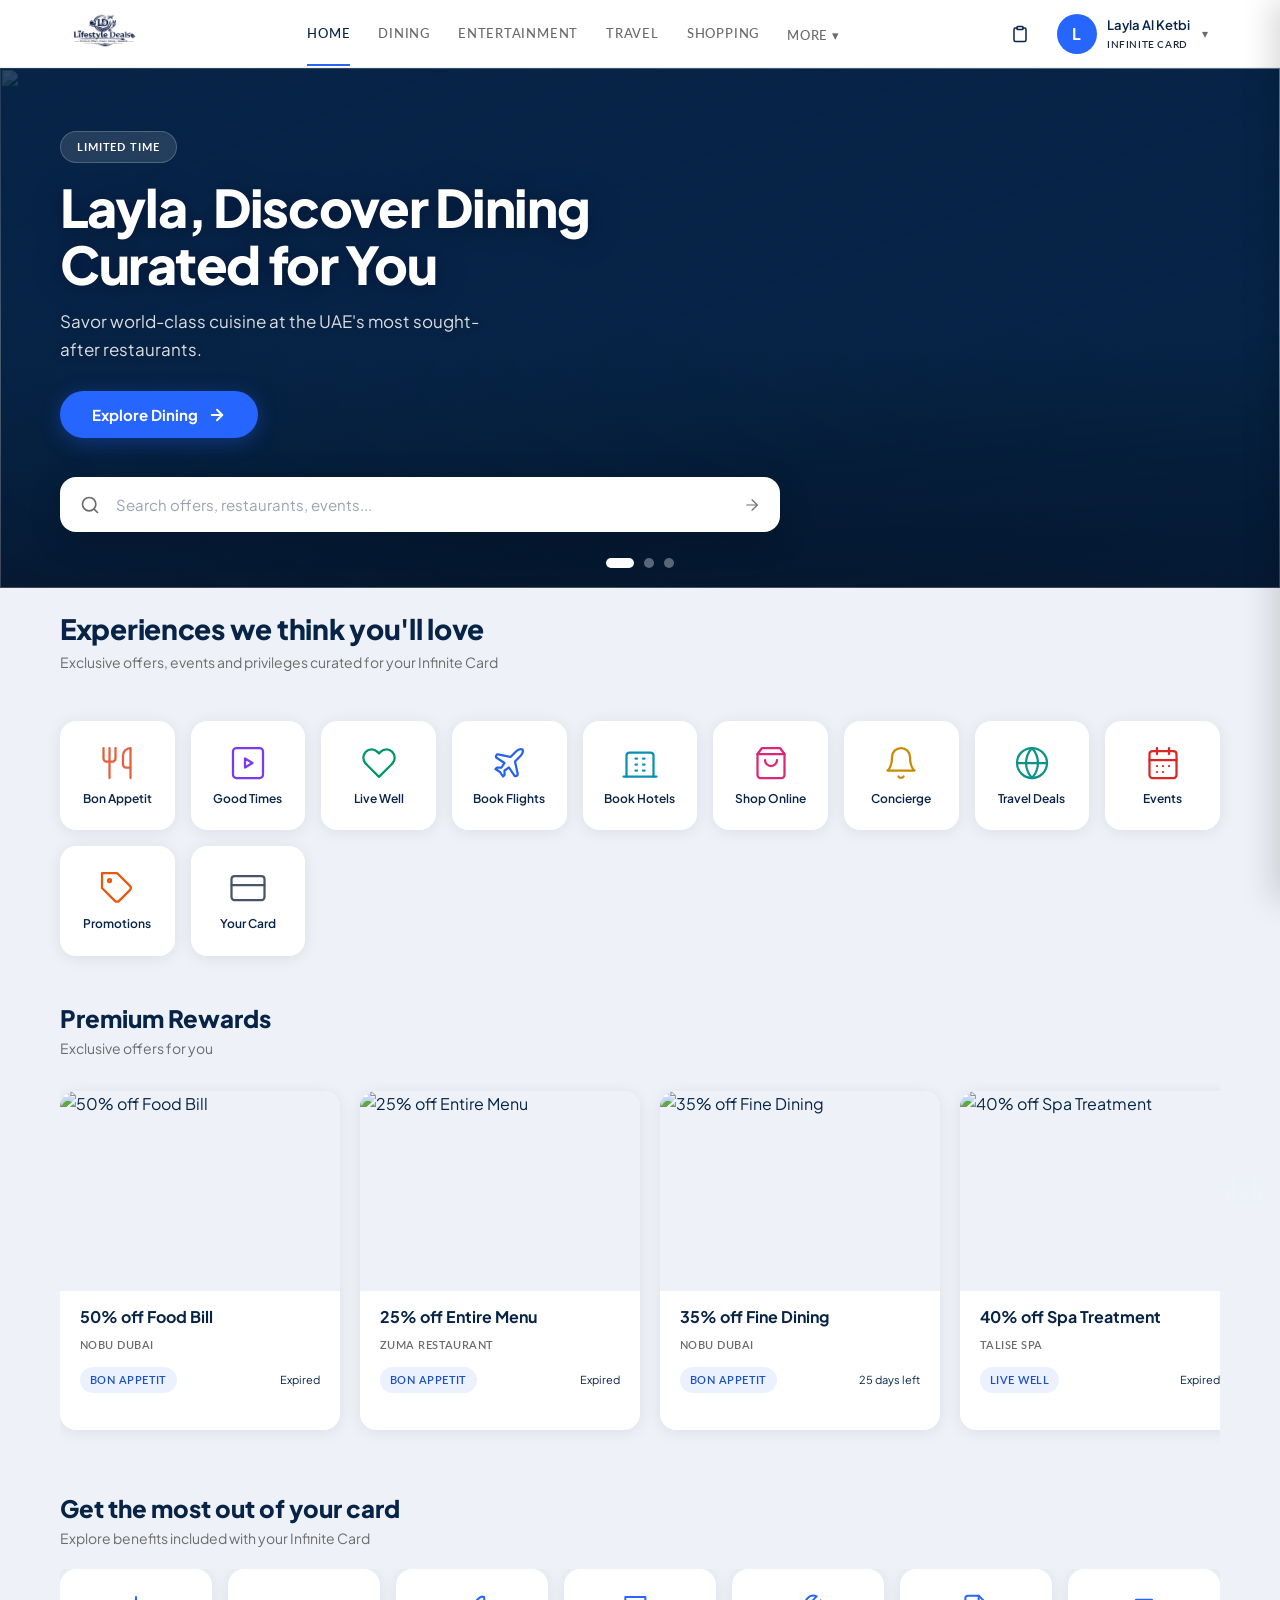
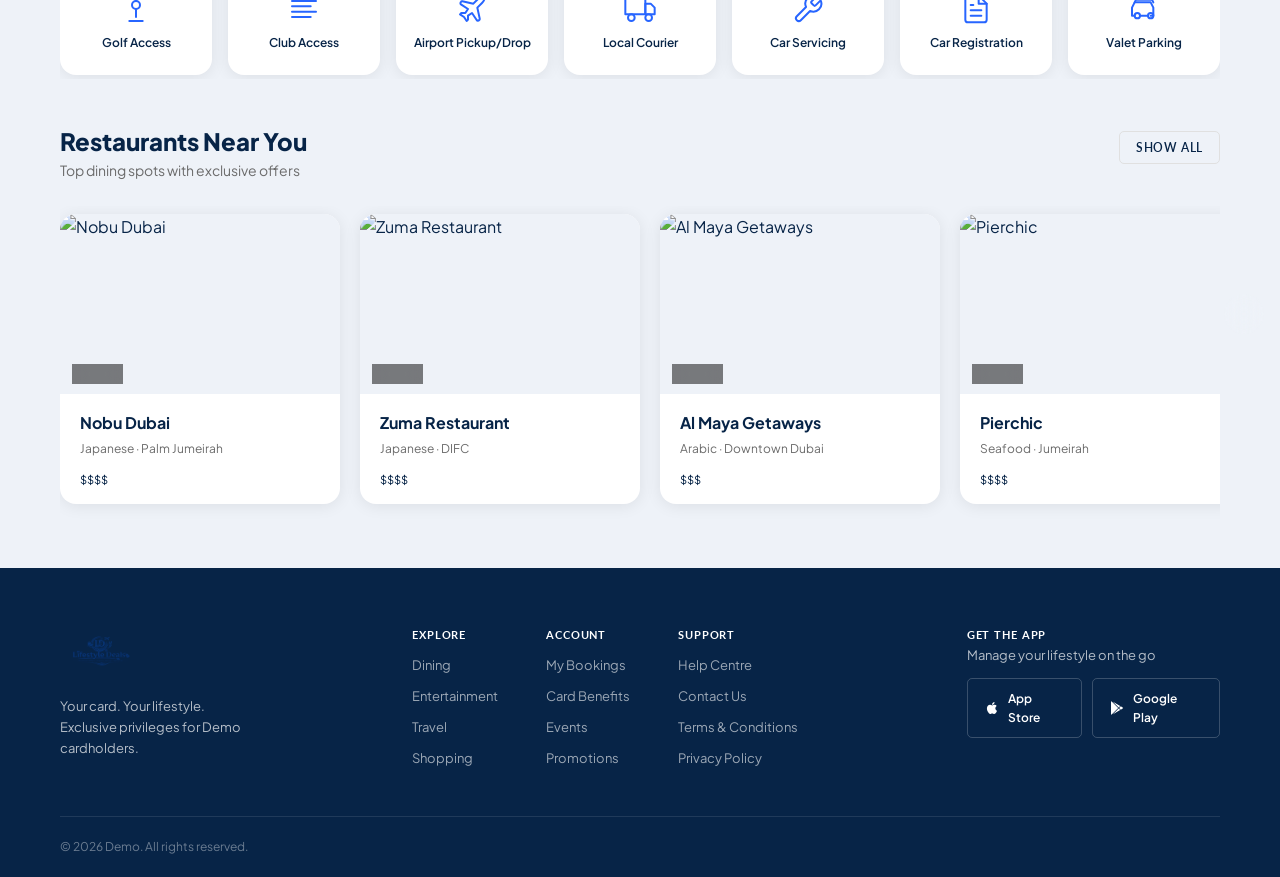
==== enbd-lifestyle/life-style/index.html @ 30cc13df "commit commit" ====
<!DOCTYPE html>
<html lang="en">
<head>
  <meta charset="UTF-8" />
  <meta name="viewport" content="width=device-width, initial-scale=1.0" />
  <title>Demo — Lifestyle</title>
  <link rel="preconnect" href="https://fonts.googleapis.com" />
  <link href="https://fonts.googleapis.com/css2?family=Plus+Jakarta+Sans:wght@400;500;600;700;800&family=Lato:wght@400;700&display=swap" rel="stylesheet" />
  <!-- CSS -->
  <link rel="stylesheet" href="css/tokens.css?v=127" />
  <link rel="stylesheet" href="css/reset.css?v=127" />
  <link rel="stylesheet" href="css/layout.css?v=127" />
  <link rel="stylesheet" href="css/components.css?v=127" />
  <link rel="stylesheet" href="css/nav.css?v=127" />
  <link rel="stylesheet" href="css/carousel.css?v=127" />
  <link rel="stylesheet" href="css/utilities.css?v=127" />
  <link rel="stylesheet" href="css/pages/home.css?v=127" />
  <link rel="stylesheet" href="css/pages/category.css?v=127" />
  <link rel="stylesheet" href="css/pages/offer-detail.css?v=127" />
  <link rel="stylesheet" href="css/pages/booking.css?v=127" />
  <link rel="stylesheet" href="css/pages/my-bookings.css?v=127" />
  <link rel="stylesheet" href="css/pages/card-benefits.css?v=127" />
</head>
<body>
  <div id="app"></div>
  <div id="toast-container"></div>

  <!-- Data Layer -->
  <script src="js/data/config.js?v=127"></script>
  <script src="js/data/users.js?v=127"></script>
  <script src="js/data/merchants.js?v=127"></script>
  <script src="js/data/offers.js?v=127"></script>
  <script src="js/data/events.js?v=127"></script>
  <script src="js/data/card-benefits.js?v=127"></script>
  <script src="js/data/bookings.js?v=127"></script>

  <!-- Utilities -->
  <script src="js/utils/icons.js?v=127"></script>
  <script src="js/utils/dom.js?v=127"></script>
  <script src="js/utils/format.js?v=127"></script>
  <script src="js/utils/audit.js?v=127"></script>

  <!-- Core -->
  <script src="js/store.js?v=127"></script>
  <script src="js/auth.js?v=127"></script>
  <script src="js/router.js?v=127"></script>

  <!-- Components -->
  <script src="js/components/toast.js?v=127"></script>
  <script src="js/components/carousel.js?v=127"></script>
  <script src="js/components/nav.js?v=127"></script>

  <!-- Pages -->
  <script src="js/pages/home.js?v=127"></script>
  <script src="js/pages/category.js?v=127"></script>
  <script src="js/pages/offer-detail.js?v=127"></script>
  <script src="js/pages/booking.js?v=127"></script>
  <script src="js/pages/my-bookings.js?v=127"></script>
  <script src="js/pages/booking-detail.js?v=127"></script>
  <script src="js/pages/card-benefits.js?v=127"></script>
  <script src="js/pages/search-results.js?v=127"></script>

  <!-- Bootstrap -->
  <script src="js/app.js?v=127"></script>
</body>
</html>
---- enbd-lifestyle/life-style/css/tokens.css ----
/* ══════════════════════════════════════════════
   DEMO LIFESTYLE — Design Tokens
   ══════════════════════════════════════════════ */

:root {
  --gold: #072447;
  --gold-dark: #04182F;
  --gold-light: #EBF0F8;
  --accent: #2765FF;
  --accent-dark: #1A4FCC;
  --accent-light: #EBF1FF;
  --charcoal: #072447;
  --charcoal-mid: #0A3260;
  --charcoal-light: #0E3D7A;
  --grey: #6B6B6B;
  --grey-light: #9CA3AF;
  --grey-border: #E0E0E0;
  --light: #eef2f8;
  --off-white: #FAFAFA;
  --white: #FFFFFF;
  --success: #22c55e;
  --success-light: #dcfce7;
  --warning: #f59e0b;
  --warning-light: #fef3c7;
  --danger: #ef4444;
  --danger-light: #fef2f2;
  --info: #2765FF;
  --info-light: #EBF1FF;
  --shadow-soft: 0 2px 16px rgba(0,0,0,0.08);
  --shadow-lift: 0 6px 24px rgba(0,0,0,0.12);
  --shadow-modal: 0 20px 60px rgba(0,0,0,0.25);
  --radius: 10px;
  --radius-sm: 5px;
  --radius-lg: 16px;
  --radius-full: 50px;
  --font-body: 'Plus Jakarta Sans', sans-serif;
  --font-ui: 'Lato', sans-serif;
  --space-xs: 4px;
  --space-sm: 8px;
  --space-md: 16px;
  --space-lg: 24px;
  --space-xl: 32px;
  --space-2xl: 48px;
  --space-3xl: 60px;
  --space-4xl: 80px;
  --container-max: 1280px;
  --container-pad: 60px;
  --nav-height: 68px;
  --sidebar-width: 260px;
  --ease: 0.2s ease;
  --ease-bounce: 0.25s cubic-bezier(0.4, 0, 0.2, 1);
}

@media (max-width: 900px) {
  :root {
    --container-pad: 24px;
  }
}
---- enbd-lifestyle/life-style/css/layout.css ----
/* ══════════════════════════════════════════════
   DEMO LIFESTYLE — Layout System
   ══════════════════════════════════════════════ */

.container {
  max-width: var(--container-max);
  margin: 0 auto;
  padding: 0 var(--container-pad);
}

.page {
  padding-top: var(--nav-height);
  min-height: 100vh;
  background: var(--light);
  overflow-x: hidden;
}

.page--with-sidebar {
  display: grid;
  grid-template-columns: var(--sidebar-width) 1fr;
  min-height: 100vh;
  padding-top: var(--nav-height);
}

.page__content {
  padding: var(--space-xl) var(--space-3xl);
  min-height: calc(100vh - var(--nav-height));
}

.grid { display: grid; gap: var(--space-lg); }
.grid-2 { grid-template-columns: repeat(2, 1fr); }
.grid-3 { grid-template-columns: repeat(3, 1fr); }
.grid-4 { grid-template-columns: repeat(4, 1fr); }
.grid-5 { grid-template-columns: repeat(5, 1fr); }

.flex { display: flex; }
.flex-col { flex-direction: column; }
.flex-wrap { flex-wrap: wrap; }
.items-center { align-items: center; }
.items-start { align-items: flex-start; }
.items-end { align-items: flex-end; }
.justify-center { justify-content: center; }
.justify-between { justify-content: space-between; }
.justify-end { justify-content: flex-end; }

.section { padding: var(--space-4xl) 0; }
.section--light { background: var(--light); }
.section--dark { background: var(--charcoal); color: var(--white); }
.section__header { margin-bottom: var(--space-2xl); }
.section__eyebrow {
  font-family: var(--font-ui);
  font-size: 12px;
  font-weight: 600;
  letter-spacing: 0.1em;
  text-transform: uppercase;
  color: var(--gold-dark);
  margin-bottom: var(--space-sm);
}
.section__title {
  font-size: 36px;
  font-weight: 700;
  letter-spacing: -0.02em;
}

@media (max-width: 900px) {
  .grid-2, .grid-3, .grid-4, .grid-5 { grid-template-columns: 1fr; }
  .page--with-sidebar { grid-template-columns: 1fr; padding-top: 0; }
  .page { padding-top: 0; }
  .page__content { padding: var(--space-lg); }
  .section { padding: var(--space-2xl) 0; }
}

@media (max-width: 600px) {
  .grid-2 { grid-template-columns: 1fr; }
}
---- enbd-lifestyle/life-style/css/components.css ----
/* ══════════════════════════════════════════════
   DEMO LIFESTYLE — Component Library
   ══════════════════════════════════════════════ */

/* ── SVG ICON BASE ── */
.icon { display: inline-block; vertical-align: middle; flex-shrink: 0; }

/* ── PAGE TITLE (unified across all pages) ── */
.page-title { font-size: 28px; font-weight: 800; color: var(--charcoal); letter-spacing: -0.01em; }
.page-subtitle { font-size: 14px; color: var(--grey); margin-top: 6px; line-height: 1.5; }

/* ── BACK LINK ── */
.back-link {
  display: inline-flex; align-items: center; gap: 4px;
  font-size: 13px; font-weight: 600; color: var(--grey);
  cursor: pointer; transition: color var(--ease); margin-bottom: 12px;
}
.back-link:hover { color: var(--charcoal); }
.back-link svg { flex-shrink: 0; }

/* ── BUTTONS ── */
.btn {
  display: inline-flex;
  align-items: center;
  justify-content: center;
  gap: 8px;
  font-family: var(--font-ui), sans-serif;
  font-size: 14px;
  font-weight: 600;
  letter-spacing: 0.05em;
  text-transform: uppercase;
  padding: 14px 28px;
  border-radius: var(--radius-sm);
  cursor: pointer;
  transition: all var(--ease);
  border: none;
  text-decoration: none;
  white-space: nowrap;
}
.btn--primary { background: var(--gold); color: var(--white); }
.btn--primary:hover { background: var(--gold-dark); transform: translateY(-1px); }
.btn--secondary { background: var(--white); color: var(--charcoal); border: 1.5px solid var(--charcoal); }
.btn--secondary:hover { background: var(--charcoal); color: var(--white); }
.btn--ghost { background: transparent; color: var(--charcoal); border: 1.5px solid var(--grey-border); }
.btn--ghost:hover { border-color: var(--charcoal); }
.btn--dark { background: var(--charcoal); color: var(--white); }
.btn--dark:hover { background: var(--charcoal-mid); transform: translateY(-1px); }
.btn--danger { background: var(--danger); color: var(--white); }
.btn--danger:hover { background: #dc2626; }
.btn--success { background: var(--success); color: var(--white); }
.btn--success:hover { background: #16a34a; }
.btn--accent { background: var(--accent); color: var(--white); }
.btn--accent:hover { background: var(--accent-dark); transform: translateY(-1px); }
.btn--sm { padding: 8px 16px; font-size: 12px; }
.btn--lg { padding: 18px 36px; font-size: 15px; }
.btn--block { width: 100%; }
.btn:disabled, .btn--disabled { opacity: 0.5; cursor: not-allowed; pointer-events: none; }
.btn--icon { padding: 10px; border-radius: var(--radius-sm); }

/* ── CARDS ── */
.card {
  background: var(--white);
  border-radius: var(--radius);
  border: 1px solid var(--grey-border);
  box-shadow: var(--shadow-soft);
  overflow: hidden;
  transition: transform var(--ease-bounce), box-shadow var(--ease-bounce);
  position: relative;
}
.card--interactive { cursor: pointer; }
.card--interactive:hover { transform: translateY(-6px); box-shadow: var(--shadow-lift); }
.card--flat { box-shadow: none; border: 1px solid var(--grey-border); }
.card__body { padding: var(--space-lg); }
.card__header { padding: var(--space-lg); border-bottom: 1px solid var(--light); display: flex; align-items: center; justify-content: space-between; }
.card__footer { padding: var(--space-md) var(--space-lg); border-top: 1px solid var(--light); background: var(--off-white); }

/* ── BADGES ── */
.badge {
  display: inline-flex;
  align-items: center;
  gap: 6px;
  font-family: var(--font-ui);
  font-size: 11px;
  font-weight: 600;
  letter-spacing: 0.04em;
  text-transform: uppercase;
  padding: 4px 10px;
  border-radius: var(--radius-full);
}
.badge--success { background: var(--success-light); color: #15803d; }
.badge--warning { background: var(--warning-light); color: #92400e; }
.badge--danger { background: var(--danger-light); color: #991b1b; }
.badge--info { background: var(--info-light); color: var(--accent-dark); }
.badge--neutral { background: var(--light); color: var(--grey); }
.badge--gold { background: var(--accent-light); color: var(--accent-dark); }
.badge__dot { width: 6px; height: 6px; border-radius: 50%; flex-shrink: 0; }
.badge--success .badge__dot { background: var(--success); }
.badge--warning .badge__dot { background: var(--warning); }
.badge--danger .badge__dot { background: var(--danger); }
.badge--info .badge__dot { background: var(--info); }

/* ── FORM ELEMENTS ── */
.form-group { margin-bottom: var(--space-lg); }
.form-label {
  display: block;
  font-family: var(--font-ui);
  font-size: 12px;
  font-weight: 600;
  letter-spacing: 0.05em;
  text-transform: uppercase;
  color: var(--grey);
  margin-bottom: var(--space-sm);
}
.form-input, .form-select, .form-textarea {
  width: 100%;
  padding: 12px 16px;
  border: 1.5px solid var(--grey-border);
  border-radius: var(--radius-sm);
  font-size: 14px;
  color: var(--charcoal);
  background: var(--white);
  transition: border-color var(--ease), box-shadow var(--ease);
}
.form-input:focus, .form-select:focus, .form-textarea:focus {
  outline: none;
  border-color: var(--accent);
  box-shadow: 0 0 0 3px rgba(39,101,255,0.15);
}
.form-input::placeholder { color: var(--grey-light); }
.form-textarea { min-height: 100px; resize: vertical; }
.form-select {
  appearance: none;
  background-image: url("data:image/svg+xml,%3Csvg xmlns='http://www.w3.org/2000/svg' width='12' height='12' viewBox='0 0 12 12'%3E%3Cpath d='M6 8L1 3h10z' fill='%236B6B6B'/%3E%3C/svg%3E");
  background-repeat: no-repeat;
  background-position: right 16px center;
  padding-right: 40px;
  cursor: pointer;
}

/* ── MODAL ── */
.modal-overlay {
  position: fixed; inset: 0;
  background: rgba(7,36,71,0.5); backdrop-filter: blur(4px);
  z-index: 1000; display: flex; align-items: center; justify-content: center;
  opacity: 0; visibility: hidden; transition: all 0.3s;
}
.modal-overlay.active { opacity: 1; visibility: visible; }
.modal {
  background: var(--white); border-radius: var(--radius-lg);
  box-shadow: var(--shadow-modal); width: 90%; max-width: 560px; max-height: 85vh;
  overflow-y: auto; transform: translateY(20px) scale(0.97); transition: transform 0.3s;
}
.modal-overlay.active .modal { transform: translateY(0) scale(1); }
.modal__header { padding: var(--space-lg); border-bottom: 1px solid var(--light); display: flex; align-items: center; justify-content: space-between; }
.modal__title { font-size: 20px; font-weight: 700; }
.modal__close { width: 36px; height: 36px; display: grid; place-items: center; border-radius: var(--radius-sm); font-size: 20px; color: var(--grey); cursor: pointer; transition: all var(--ease); }
.modal__close:hover { background: var(--light); color: var(--charcoal); }
.modal__body { padding: var(--space-lg); }
.modal__footer { padding: var(--space-md) var(--space-lg); border-top: 1px solid var(--light); display: flex; gap: var(--space-sm); justify-content: flex-end; }

/* ── TOAST ── */
.toast-container { position: fixed; top: calc(var(--nav-height) + 16px); right: 24px; z-index: 2000; display: flex; flex-direction: column; gap: 8px; }
.toast {
  display: flex; align-items: center; gap: 12px;
  padding: 14px 20px; background: var(--white); border-radius: var(--radius);
  box-shadow: var(--shadow-lift); font-size: 14px; font-weight: 500;
  min-width: 300px; max-width: 420px;
  transform: translateX(120%); transition: transform 0.3s cubic-bezier(0.4, 0, 0.2, 1);
  border-left: 4px solid var(--charcoal);
}
.toast.show { transform: translateX(0); }
.toast--success { border-left-color: var(--success); }
.toast--warning { border-left-color: var(--warning); }
.toast--danger { border-left-color: var(--danger); }
.toast--info { border-left-color: var(--info); }
.toast__icon { font-size: 18px; flex-shrink: 0; }
.toast__message { flex: 1; }
.toast__close { cursor: pointer; color: var(--grey-light); font-size: 16px; padding: 4px; }
.toast__close:hover { color: var(--charcoal); }

/* ── DATA TABLE ── */
.data-table { width: 100%; border-collapse: collapse; font-size: 14px; }
.data-table th {
  font-family: var(--font-ui); font-size: 11px; font-weight: 600;
  letter-spacing: 0.06em; text-transform: uppercase; color: var(--grey);
  text-align: left; padding: 12px 16px; border-bottom: 2px solid var(--light); white-space: nowrap;
}
.data-table td { padding: 14px 16px; border-bottom: 1px solid var(--light); vertical-align: middle; }
.data-table tbody tr { transition: background var(--ease); }
.data-table tbody tr:hover { background: var(--off-white); }

/* ── TABS ── */
.tabs { display: flex; gap: 8px; flex-wrap: wrap; margin-bottom: var(--space-lg); }
.tab {
  font-family: var(--font-ui); padding: 10px 24px; border: 1.5px solid var(--grey-border);
  border-radius: var(--radius-full); font-size: 13px; font-weight: 600;
  letter-spacing: 0.05em; text-transform: uppercase; color: var(--grey);
  cursor: pointer; background: none; transition: all var(--ease);
}
.tab:hover { background: var(--charcoal); border-color: var(--charcoal); color: var(--white); }
.tab.active { background: var(--gold); border-color: var(--gold); color: var(--white); }

/* ── SEARCH ── */
.search-box { position: relative; width: 100%; max-width: 480px; }
.search-box__input {
  width: 100%; padding: 14px 20px 14px 48px; border: 1.5px solid var(--grey-border);
  border-radius: var(--radius); font-size: 15px; background: var(--white); transition: all var(--ease);
}
.search-box__input:focus { outline: none; border-color: var(--accent); box-shadow: 0 0 0 3px rgba(39,101,255,0.15); }
.search-box__icon { position: absolute; left: 16px; top: 50%; transform: translateY(-50%); color: var(--grey-light); font-size: 18px; }

/* ── EMPTY STATE ── */
.empty-state { text-align: center; padding: var(--space-4xl) var(--space-lg); }
.empty-state__icon { font-size: 64px; margin-bottom: var(--space-lg); opacity: 0.4; }
.empty-state__title { font-size: 22px; font-weight: 700; margin-bottom: var(--space-sm); }
.empty-state__text { color: var(--grey); margin-bottom: var(--space-lg); }

/* ── BREADCRUMB ── */
.breadcrumb { display: flex; align-items: center; gap: 8px; font-size: 13px; color: var(--grey); padding-top: var(--space-xl); margin-bottom: var(--space-lg); }
.breadcrumb a { color: var(--grey); transition: color var(--ease); }
.breadcrumb a:hover { color: var(--charcoal); }
.breadcrumb__item { cursor: pointer; color: var(--grey); transition: color var(--ease); }
.breadcrumb__item:hover { color: var(--charcoal); }
.breadcrumb__current { color: var(--charcoal); font-weight: 500; }
.breadcrumb__sep { color: var(--grey-light); }

/* ── TIMELINE ── */
.timeline { position: relative; padding-left: 32px; }
.timeline::before { content: ''; position: absolute; left: 11px; top: 8px; bottom: 8px; width: 2px; background: var(--light); }
.timeline__item { position: relative; padding-bottom: var(--space-lg); }
.timeline__dot {
  position: absolute; left: -32px; top: 4px; width: 24px; height: 24px;
  border-radius: 50%; border: 2px solid var(--grey-border); background: var(--white);
  display: grid; place-items: center; font-size: 10px;
}
.timeline__item--completed .timeline__dot { background: var(--success); border-color: var(--success); color: var(--white); }
.timeline__item--active .timeline__dot { background: var(--accent); border-color: var(--accent); animation: pulse 2s infinite; }
@keyframes pulse {
  0%, 100% { box-shadow: 0 0 0 0 rgba(39,101,255,0.4); }
  50% { box-shadow: 0 0 0 8px rgba(39,101,255,0); }
}
.timeline__title { font-weight: 600; font-size: 14px; margin-bottom: 2px; }
.timeline__meta { font-size: 12px; color: var(--grey); }

/* ── SPINNER ── */
.spinner { width: 32px; height: 32px; border: 3px solid var(--light); border-top-color: var(--accent); border-radius: 50%; animation: spin 0.7s linear infinite; }
@keyframes spin { to { transform: rotate(360deg); } }

/* ── AVATAR ── */
.avatar { width: 40px; height: 40px; border-radius: 50%; display: grid; place-items: center; font-weight: 700; font-size: 16px; flex-shrink: 0; }
.avatar--gold { background: var(--accent); color: var(--white); }
.avatar--sm { width: 32px; height: 32px; font-size: 13px; }

/* ── PROGRESS STEPS ── */
.steps { display: flex; align-items: center; justify-content: center; gap: 0; margin-bottom: var(--space-xl); }
.step { display: flex; align-items: center; gap: 10px; }
.step__circle { width: 36px; height: 36px; border-radius: 50%; display: grid; place-items: center; font-size: 14px; font-weight: 700; border: 2px solid var(--grey-border); color: var(--grey); transition: all var(--ease); }
.step.active .step__circle { background: var(--accent); border-color: var(--accent); color: var(--white); }
.step.completed .step__circle { background: var(--success); border-color: var(--success); color: var(--white); }
.step__label { font-family: var(--font-ui); font-size: 12px; font-weight: 600; text-transform: uppercase; letter-spacing: 0.04em; color: var(--grey); }
.step.active .step__label { color: var(--charcoal); }
.step.completed .step__label { color: var(--success); }
.step__line { width: 60px; height: 2px; background: var(--grey-border); margin: 0 12px; }
.step__line.completed { background: var(--success); }

/* ── INFO BOX ── */
.info-box { padding: 16px 20px; border-radius: var(--radius-sm); font-size: 14px; display: block; line-height: 1.5; }
.info-box--warning { background: var(--warning-light); color: #92400e; }
.info-box--info { background: var(--info-light); color: #1e40af; }
.info-box--success { background: var(--success-light); color: #15803d; }
.info-box--danger { background: var(--danger-light); color: #991b1b; }

/* ══════════════════════════════════════════════
   LIFESTYLE-SPECIFIC COMPONENTS
   ══════════════════════════════════════════════ */

/* ── TIER BADGE ── */
.tier-badge {
  display: inline-flex;
  align-items: center;
  gap: 4px;
  font-family: var(--font-ui);
  font-size: 10px;
  font-weight: 700;
  letter-spacing: 0.06em;
  text-transform: uppercase;
  padding: 3px 10px;
  border-radius: var(--radius-full);
  color: #fff;
}

/* ── DISCOUNT BADGE ── */
.discount-badge {
  display: inline-flex;
  align-items: center;
  font-family: var(--font-ui);
  font-size: 11px;
  font-weight: 700;
  letter-spacing: 0.04em;
  padding: 4px 12px;
  border-radius: var(--radius-full);
  color: #fff;
}
.discount-badge--red { background: #ef4444; }
.discount-badge--blue { background: var(--accent); }
.discount-badge--green { background: #059669; }
.discount-badge--gold { background: #CA8A04; }
.discount-badge--purple { background: #7C3AED; }
.discount-badge--lg { font-size: 14px; padding: 6px 16px; }

/* ── OFFER CARD ── */
.offer-card {
  background: var(--white);
  border-radius: var(--radius-lg);
  overflow: hidden;
  box-shadow: var(--shadow-soft);
  transition: transform var(--ease-bounce), box-shadow var(--ease-bounce);
  cursor: pointer;
  position: relative;
}
.offer-card:hover { transform: translateY(-4px); box-shadow: var(--shadow-lift); }
.offer-card__image {
  position: relative; width: 100%; height: 200px; overflow: hidden;
  background: var(--light);
}
.offer-card__image img { width: 100%; height: 100%; object-fit: cover; display: block; }
.offer-card__image .discount-badge {
  position: absolute; top: 12px; left: 12px; z-index: 2;
}
.offer-card__premium-tag {
  position: absolute; top: 12px; right: 12px; z-index: 2;
  font-size: 10px; font-weight: 700; letter-spacing: 0.06em; text-transform: uppercase;
  padding: 3px 10px; border-radius: var(--radius-full);
  background: linear-gradient(135deg, #CA8A04, #FBBF24); color: #fff;
}
.offer-card__badges {
  position: absolute; top: 12px; left: 12px; right: 12px;
  display: flex; justify-content: space-between; align-items: flex-start;
  pointer-events: none;
}
.offer-card__body, .offer-card__content { padding: 16px 20px; }
.offer-card__merchant {
  font-family: var(--font-ui); font-size: 11px; font-weight: 600;
  letter-spacing: 0.04em; text-transform: uppercase; color: var(--grey);
  margin-bottom: 4px;
}
.offer-card__title { font-size: 16px; font-weight: 700; color: var(--charcoal); margin-bottom: 8px; line-height: 1.3; }
.offer-card__desc { font-size: 13px; color: var(--grey); margin-bottom: 10px; line-height: 1.4; }
.offer-card__meta { font-size: 12px; color: var(--grey-light); display: flex; align-items: center; gap: 12px; }
.offer-card__footer { display: flex; align-items: center; justify-content: space-between; gap: 8px; padding-top: 10px; }
.offer-card__cta { padding: 12px 20px; border-top: 1px solid var(--light); }

/* ── EVENT CARD ── */
.event-card {
  background: var(--white);
  border-radius: var(--radius-lg);
  overflow: hidden;
  box-shadow: var(--shadow-soft);
  transition: transform var(--ease-bounce), box-shadow var(--ease-bounce);
  cursor: pointer;
  position: relative;
  min-width: 300px;
  flex-shrink: 0;
}
.event-card:hover { transform: translateY(-4px); box-shadow: var(--shadow-lift); }
.event-card__image { position: relative; width: 100%; height: 200px; overflow: hidden; background: var(--light); }
.event-card__image img { width: 100%; height: 100%; object-fit: cover; display: block; }
.event-card__image .discount-badge { position: absolute; top: 12px; right: 12px; z-index: 2; }
.event-card__image .event-date-badge { position: absolute; top: 12px; left: 12px; z-index: 2; }
.event-card__badge { position: absolute; top: 12px; left: 12px; }
.event-card__body, .event-card__content { padding: 16px 20px; }
.event-card__title { font-size: 16px; font-weight: 700; margin-bottom: 6px; line-height: 1.3; }
.event-card__date { font-size: 13px; color: var(--grey); display: flex; align-items: center; gap: 6px; margin-bottom: 4px; }
.event-card__venue { font-size: 12px; color: var(--grey-light); margin-bottom: 8px; }
.event-card__footer { display: flex; align-items: center; gap: 8px; padding-top: 8px; }
.event-card__price { padding: 12px 20px; border-top: 1px solid var(--light); display: flex; align-items: center; justify-content: space-between; }
.event-card__price-current { font-size: 18px; font-weight: 800; color: var(--charcoal); }
.event-card__price-original { font-size: 13px; color: var(--grey-light); text-decoration: line-through; margin-left: 8px; }

/* ── EVENT DATE BADGE ── */
.event-date-badge {
  display: flex; flex-direction: column; align-items: center; justify-content: center;
  width: 48px; height: 52px; background: var(--white); border-radius: var(--radius-sm);
  box-shadow: var(--shadow-soft); text-align: center; line-height: 1;
}
.event-date-badge__month { font-family: var(--font-ui); font-size: 10px; font-weight: 700; text-transform: uppercase; color: var(--danger); letter-spacing: 0.06em; }
.event-date-badge__day { font-size: 20px; font-weight: 800; color: var(--charcoal); }

/* ── MERCHANT CARD ── */
.merchant-card {
  background: var(--white);
  border-radius: var(--radius-lg);
  overflow: hidden;
  box-shadow: var(--shadow-soft);
  transition: transform var(--ease-bounce), box-shadow var(--ease-bounce);
  cursor: pointer;
  min-width: 280px;
  flex-shrink: 0;
}
.merchant-card:hover { transform: translateY(-4px); box-shadow: var(--shadow-lift); }
.merchant-card__image { position: relative; width: 100%; height: 180px; overflow: hidden; background: var(--light); }
.merchant-card__image img { width: 100%; height: 100%; object-fit: cover; display: block; }
.merchant-card__image .discount-badge { position: absolute; top: 12px; left: 12px; z-index: 2; }
.merchant-card__body, .merchant-card__content { padding: 16px 20px; }
.merchant-card__name { font-size: 16px; font-weight: 700; margin-bottom: 4px; }
.merchant-card__cuisine { font-size: 12px; color: var(--grey); margin-bottom: 6px; }
.merchant-card__footer { display: flex; align-items: center; justify-content: space-between; gap: 8px; padding-top: 6px; }
.merchant-card__meta { font-size: 12px; color: var(--grey-light); display: flex; align-items: center; gap: 8px; }
.merchant-card__rating { color: var(--warning); font-weight: 600; }

/* Persistent rating badge on merchant card image */
.merchant-card__rating-badge {
  position: absolute; bottom: 10px; left: 12px; z-index: 2;
  display: inline-flex; align-items: center; gap: 4px;
  padding: 4px 9px; border-radius: var(--radius-full);
  background: rgba(0,0,0,0.5); backdrop-filter: blur(8px); -webkit-backdrop-filter: blur(8px);
  color: var(--warning); font-family: var(--font-ui);
  font-size: 12px; font-weight: 700; letter-spacing: 0.01em;
  line-height: 1;
}
.merchant-card__rating-badge .icon { fill: currentColor; stroke: none; }

/* ── CARD HOVER OVERLAY (shared across all card image containers) ── */
.card-hover-zone { position: relative; overflow: hidden; }
.card-hover-zone img { transition: transform 0.3s var(--ease-bounce); }
.card-hover-zone:hover img,
.card-hover-zone.is-tapped img { transform: scale(1.05); }

/* Gradient overlay */
.card-hover-zone__overlay {
  position: absolute; inset: 0; z-index: 3;
  background: linear-gradient(to top, rgba(7,36,71,0.72) 0%, rgba(7,36,71,0.3) 40%, transparent 100%);
  opacity: 0; transition: opacity 0.3s ease;
  display: flex; flex-direction: column; align-items: flex-start; justify-content: flex-end;
  padding: 14px 16px; gap: 6px; pointer-events: none;
}
.card-hover-zone:hover .card-hover-zone__overlay,
.card-hover-zone.is-tapped .card-hover-zone__overlay { opacity: 1; }

/* "Book Now" CTA */
.card-hover-zone__cta {
  display: inline-flex; align-items: center; gap: 6px;
  padding: 7px 18px; background: var(--accent); color: var(--white);
  font-family: var(--font-ui); font-size: 11px; font-weight: 700;
  letter-spacing: 0.06em; text-transform: uppercase;
  border: none; border-radius: var(--radius-full); cursor: pointer;
  transform: translateY(8px); opacity: 0;
  transition: transform 0.3s ease 0.05s, opacity 0.3s ease 0.05s, background 0.2s ease;
  pointer-events: auto;
}
.card-hover-zone:hover .card-hover-zone__cta,
.card-hover-zone.is-tapped .card-hover-zone__cta { transform: translateY(0); opacity: 1; }
.card-hover-zone__cta:hover { background: var(--accent-dark); }

/* Rating stars row */
.card-hover-zone__rating {
  display: flex; align-items: center; gap: 4px;
  color: var(--warning); font-family: var(--font-ui);
  font-size: 12px; font-weight: 700;
  transform: translateY(6px); opacity: 0;
  transition: transform 0.3s ease 0.08s, opacity 0.3s ease 0.08s;
}
.card-hover-zone:hover .card-hover-zone__rating,
.card-hover-zone.is-tapped .card-hover-zone__rating { transform: translateY(0); opacity: 1; }
.card-hover-zone__rating .icon { fill: currentColor; stroke: none; }

/* Location pin */
.card-hover-zone__location {
  display: flex; align-items: center; gap: 4px;
  color: rgba(255,255,255,0.9); font-family: var(--font-ui);
  font-size: 11px; font-weight: 600; letter-spacing: 0.02em;
  transform: translateY(6px); opacity: 0;
  transition: transform 0.3s ease 0.1s, opacity 0.3s ease 0.1s;
}
.card-hover-zone:hover .card-hover-zone__location,
.card-hover-zone.is-tapped .card-hover-zone__location { transform: translateY(0); opacity: 1; }
.card-hover-zone__location .icon { color: rgba(255,255,255,0.9); }

/* Dark variant for last-chance cards */
.card-hover-zone--dark .card-hover-zone__overlay {
  background: linear-gradient(to top, rgba(0,0,0,0.75) 0%, rgba(0,0,0,0.3) 40%, transparent 100%);
}

/* Ensure existing badges stay above overlay */
.card-hover-zone .discount-badge,
.card-hover-zone .event-date-badge,
.card-hover-zone .offer-card__premium-tag { z-index: 5; position: relative; }

/* Reduced motion */
@media (prefers-reduced-motion: reduce) {
  .card-hover-zone img,
  .card-hover-zone__overlay,
  .card-hover-zone__cta,
  .card-hover-zone__rating,
  .card-hover-zone__location { transition-duration: 0.01s !important; }
}

/* ── CONFIRMATION CODE ── */
.confirmation-code {
  font-family: 'Courier New', monospace;
  font-size: 28px;
  font-weight: 800;
  letter-spacing: 0.15em;
  color: var(--charcoal);
  background: var(--light);
  padding: 16px 32px;
  border-radius: var(--radius);
  display: inline-block;
  border: 2px dashed var(--grey-border);
}

/* ── BENEFIT CARD ── */
.benefit-card {
  background: var(--white);
  border-radius: var(--radius-lg);
  padding: 24px;
  text-align: center;
  box-shadow: var(--shadow-soft);
  transition: transform var(--ease-bounce);
}
.benefit-card:hover { transform: translateY(-4px); }
.benefit-card__icon { font-size: 48px; margin-bottom: 12px; display: block; }
.benefit-card__label { font-size: 14px; font-weight: 600; color: var(--charcoal); }
.benefit-card__desc { font-size: 12px; color: var(--grey); margin-top: 4px; }
---- enbd-lifestyle/life-style/css/nav.css ----
/* ══════════════════════════════════════════════
   DEMO LIFESTYLE — Navigation
   ══════════════════════════════════════════════ */

.topnav {
  position: fixed; top: 0; left: 0; right: 0; z-index: 100;
  background: rgba(255,255,255,0.97); backdrop-filter: blur(10px);
  border-bottom: 1px solid rgba(0,0,0,0.06);
  display: flex; align-items: center; justify-content: space-between;
  /* Align logo/right items with .container content on all viewport widths.
     Min = container-pad (60px) so logo is always on the same column as page content. */
  padding: 0 max(var(--container-pad), calc((100vw - var(--container-max)) / 2 + var(--container-pad)));
  height: var(--nav-height);
}
.topnav__logo { display: flex; align-items: center; cursor: pointer; flex-shrink: 0; }
.topnav__logo img { height: 56px; width: auto; mix-blend-mode: multiply; }

.topnav__right { display: flex; align-items: center; gap: 8px; flex-shrink: 0; }

.topnav__center { display: flex; align-items: center; gap: 28px; }
.topnav__link {
  font-family: var(--font-ui); font-size: 13px; font-weight: 500;
  letter-spacing: 0.06em; text-transform: uppercase; color: var(--grey);
  transition: color var(--ease); cursor: pointer; position: relative;
}
.topnav__link:hover, .topnav__link.active { color: var(--charcoal); }
.topnav__link.active::after {
  content: ''; position: absolute; bottom: -22px; left: 0; right: 0;
  height: 2px; background: var(--accent);
}

/* More dropdown */
.topnav__more { position: relative; }
.topnav__more-trigger { cursor: pointer; }
.topnav__more-dropdown {
  position: absolute; top: 36px; right: 0; min-width: 200px;
  background: var(--white); border: 1px solid var(--grey-border); border-radius: var(--radius);
  box-shadow: var(--shadow-lift); padding: 8px 0; z-index: 200;
  opacity: 0; visibility: hidden; transform: translateY(-8px); transition: all 0.2s;
}
.topnav__more-dropdown.open { opacity: 1; visibility: visible; transform: translateY(0); }
.topnav__dropdown-item {
  display: flex; align-items: center; gap: 10px;
  padding: 10px 20px; font-size: 14px; color: var(--charcoal);
  transition: background var(--ease); cursor: pointer;
}
.topnav__dropdown-item svg { flex-shrink: 0; }
.topnav__dropdown-item:hover { background: var(--light); }

/* Nav search */
.topnav__search { position: relative; display: flex; align-items: center; }
.topnav__search-icon { font-size: 18px; cursor: pointer; padding: 8px; color: var(--grey); transition: color var(--ease); }
.topnav__search-icon:hover { color: var(--charcoal); }
.topnav__search-input {
  width: 0; padding: 0; border: none; font-size: 14px; color: var(--charcoal);
  transition: width 0.3s, padding 0.3s, border 0.3s; background: transparent;
}
.topnav__search.expanded .topnav__search-input {
  width: 220px; padding: 8px 12px; border: 1.5px solid var(--grey-border); border-radius: var(--radius-sm);
}
.topnav__search.expanded .topnav__search-input:focus {
  outline: none; border-color: var(--accent);
}

/* Bookings indicator */
.topnav__bookings {
  position: relative; cursor: pointer; padding: 8px; border-radius: var(--radius-sm);
  transition: background var(--ease);
}
.topnav__bookings:hover { background: var(--light); }
.topnav__bookings-count {
  position: absolute; top: 2px; right: 0;
  width: 16px; height: 16px; background: var(--accent); color: var(--white);
  border-radius: 50%; font-size: 9px; font-weight: 700; display: grid; place-items: center;
}

/* User menu */
.user-menu { position: relative; display: flex; align-items: center; gap: 10px; cursor: pointer; padding: 6px 12px; border-radius: var(--radius-sm); transition: background var(--ease); }
.user-menu:hover { background: var(--light); }
.user-menu__name { font-size: 13px; font-weight: 600; color: var(--charcoal); }
.user-menu__tier { font-family: var(--font-ui); font-size: 10px; font-weight: 600; letter-spacing: 0.06em; text-transform: uppercase; }
.user-menu__chevron { font-size: 12px; color: var(--grey); margin-left: 2px; }

/* User dropdown */
.user-menu__dropdown {
  position: absolute; top: calc(100% + 8px); right: 0; min-width: 170px;
  background: var(--white); border: 1px solid var(--grey-border); border-radius: var(--radius);
  box-shadow: var(--shadow-lift); padding: 6px 0; z-index: 200;
  opacity: 0; visibility: hidden; transform: translateY(-8px); transition: all 0.2s;
}
.user-menu__dropdown.open { opacity: 1; visibility: visible; transform: translateY(0); }
.user-menu__dropdown-item {
  display: flex; align-items: center; gap: 10px;
  padding: 10px 18px; font-size: 14px; color: var(--charcoal);
  transition: background var(--ease); cursor: pointer;
}
.user-menu__dropdown-item:hover { background: var(--light); }
.user-menu__dropdown-item--logout { color: var(--danger); }
.user-menu__dropdown-item--logout:hover { background: var(--danger-bg); }

/* Floating mobile toolbar — hamburger (hidden on desktop) */
.mobile-toolbar {
  display: none;
  position: fixed; top: 16px; right: 16px; z-index: 150;
  flex-direction: row; align-items: center; gap: 10px;
}
.mobile-toolbar__search {
  flex: 1; height: 44px;
  display: flex; align-items: center;
  background: rgba(255,255,255,0.92); backdrop-filter: blur(8px);
  border: 1px solid rgba(0,0,0,0.08);
  border-radius: var(--radius-sm); box-shadow: var(--shadow-soft);
  padding: 0 14px; gap: 8px;
}
.mobile-toolbar__search input {
  flex: 1; border: none; background: transparent;
  font-size: 14px; color: var(--charcoal); outline: none;
  height: 100%;
}
.mobile-toolbar__search input::placeholder { color: var(--grey-light); }
.mobile-toolbar__search-icon { font-size: 18px; flex-shrink: 0; opacity: 0.5; }

.mobile-fab {
  width: 44px; height: 44px; flex-shrink: 0;
  background: rgba(255,255,255,0.92); backdrop-filter: blur(8px);
  border: 1px solid rgba(0,0,0,0.08);
  border-radius: var(--radius-sm); box-shadow: var(--shadow-soft);
  font-size: 22px; cursor: pointer;
  display: grid; place-items: center;
}

/* Backdrop overlay behind drawer */
.mobile-backdrop {
  position: fixed; inset: 0;
  background: rgba(0,0,0,0.45);
  z-index: 305;
  opacity: 0; visibility: hidden;
  transition: opacity 0.3s ease-in-out, visibility 0.3s;
  -webkit-tap-highlight-color: transparent;
}
.mobile-backdrop.visible { opacity: 1; visibility: visible; }

/* Scroll lock when drawer is open */
body.menu-open { overflow: hidden !important; }

/* Mobile menu — right-side off-canvas drawer */
.mobile-menu {
  position: fixed; top: 0; right: 0; bottom: 0;
  width: 85vw; max-width: 380px;
  background: var(--white); z-index: 310;
  transform: translateX(100%);
  transition: transform 0.3s ease-in-out;
  overflow-x: hidden; overflow-y: auto;
  -webkit-overflow-scrolling: touch;
  box-shadow: -8px 0 30px rgba(0,0,0,0.15);
  will-change: transform;
}
.mobile-menu.open { transform: translateX(0); }

.mobile-menu__header {
  padding: 16px 20px; display: flex; align-items: center; justify-content: space-between;
  border-bottom: 1px solid var(--light);
}
.mobile-menu__logo { height: 48px; width: auto; mix-blend-mode: multiply; }
.mobile-menu__close {
  width: 40px; height: 40px; display: grid; place-items: center;
  font-size: 20px; cursor: pointer; color: var(--grey);
  background: var(--light); border-radius: var(--radius-sm);
}

/* User info section at top of drawer */
.mobile-menu__user {
  display: flex; align-items: center; gap: 12px;
  padding: 18px 20px; background: var(--off-white);
  border-bottom: 1px solid var(--light);
}
.mobile-menu__user-info { display: flex; flex-direction: column; }
.mobile-menu__user-name {
  font-size: 15px; font-weight: 700; color: var(--charcoal); line-height: 1.2;
}
.mobile-menu__user-tier {
  font-family: var(--font-ui); font-size: 10px; font-weight: 600;
  letter-spacing: 0.06em; text-transform: uppercase; margin-top: 2px;
}

/* Icon grid — 3 columns for drawer */
.mobile-menu__grid {
  display: grid; grid-template-columns: repeat(3, 1fr);
  gap: 12px; padding: 24px 20px;
}
.mobile-menu__item {
  display: flex; flex-direction: column; align-items: center; justify-content: center;
  padding: 18px 8px; border-radius: var(--radius-lg);
  background: var(--off-white); border: 1px solid var(--grey-border);
  cursor: pointer; transition: all var(--ease); text-align: center;
}
.mobile-menu__item:hover, .mobile-menu__item:active { background: var(--light); border-color: var(--accent); }
.mobile-menu__item-icon { font-size: 26px; margin-bottom: 6px; display: block; line-height: 1; }
.mobile-menu__item-label { font-size: 11px; font-weight: 600; color: var(--charcoal); line-height: 1.2; }
.mobile-menu__item--logout { border-color: var(--danger-bg); background: var(--danger-bg); }
.mobile-menu__item--logout .mobile-menu__item-label { color: var(--danger); }

/* Responsive */
@media (max-width: 1100px) {
  .topnav__center { gap: 16px; }
  .topnav__link { font-size: 12px; }
}

@media (max-width: 900px) {
  .topnav { display: none; }
  .mobile-toolbar { display: flex; }
}

/* ── STICKY MOBILE SEARCH (all pages) ── */
.sticky-search {
  position: fixed; top: 0; left: 0; right: 0; z-index: 140;
  padding: 14px 68px 14px 16px;
  background: #072447;
  box-shadow: 0 4px 20px rgba(0,0,0,0.08);
  transform: translateY(-100%);
  transition: transform 0.3s cubic-bezier(0.4, 0, 0.2, 1);
  display: none;
}
.sticky-search--visible { transform: translateY(0); }
.sticky-search__inner {
  display: flex; align-items: center; gap: 0;
  background: rgba(255,255,255,0.07);
  border: 1px solid rgba(255,255,255,0.15);
  border-radius: var(--radius-full);
}
.sticky-search__icon { flex-shrink: 0; margin-left: 14px; color: rgba(255,255,255,0.4); display: block; }
.sticky-search input {
  flex: 1; padding: 11px 10px; border: none;
  background: transparent; color: var(--white);
  font-size: 14px; font-family: var(--font-body); outline: none;
}
.sticky-search input::placeholder { color: rgba(255,255,255,0.35); }
.sticky-search__go {
  flex-shrink: 0; width: 34px; height: 34px; margin: 3px; border: none;
  border-radius: 50%; background: transparent;
  display: flex; align-items: center; justify-content: center;
  color: rgba(255,255,255,0.45); cursor: pointer; transition: all 0.25s ease;
}
.sticky-search__go svg { display: block; stroke: currentColor; }
.sticky-search__go:hover { color: rgba(255,255,255,0.7); }
@media (max-width: 900px) { .sticky-search { display: block; } }
---- enbd-lifestyle/life-style/css/carousel.css ----
/* ══════════════════════════════════════════════
   DEMO LIFESTYLE — Carousel Component
   ══════════════════════════════════════════════ */

.carousel-section { margin-bottom: var(--space-2xl); }

.carousel-header {
  display: flex; align-items: flex-start; justify-content: space-between;
  max-width: var(--container-max); margin: 0 auto;
  margin-bottom: var(--space-lg); padding: 0 var(--container-pad);
}
.carousel-header__title { font-size: 24px; font-weight: 800; color: var(--charcoal); line-height: 1.2; }
.carousel-header__subtitle { font-size: 14px; color: var(--grey); margin-top: 4px; }
.carousel-header .btn { margin-top: 4px; }

/* Wrapper clips the carousel so left & right padding are visually equal.
   Padding pushes the visible area inward; overflow:hidden clips any
   cards that extend past it. */
.carousel-wrapper {
  position: relative; overflow: hidden;
  --carousel-pad: max(var(--container-pad), calc((100vw - var(--container-max)) / 2 + var(--container-pad)));
  padding: 0 var(--carousel-pad);
}

.carousel-track {
  display: flex; gap: 20px; overflow-x: auto; scroll-snap-type: x mandatory;
  scroll-behavior: smooth;
  padding: 8px 0 16px;
  -ms-overflow-style: none; scrollbar-width: none;
}
.carousel-track::-webkit-scrollbar { display: none; }
.carousel-track > * { scroll-snap-align: start; flex-shrink: 0; }

.carousel-arrow {
  position: absolute; top: 108px; transform: translateY(-50%);
  width: 40px; height: 40px; border-radius: 50%;
  background: rgba(255,255,255,0.55); border: 1px solid rgba(255,255,255,0.3);
  backdrop-filter: blur(12px); -webkit-backdrop-filter: blur(12px);
  box-shadow: 0 2px 8px rgba(0,0,0,0.06);
  color: var(--grey); font-size: 0;
  display: none; place-items: center; cursor: pointer; z-index: 10;
  transition: all 0.25s ease; opacity: 1;
}
.carousel-arrow svg { display: block; }
.carousel-arrow.visible { display: grid; }
.carousel-arrow:hover { background: rgba(255,255,255,0.85); color: var(--charcoal); box-shadow: 0 4px 14px rgba(0,0,0,0.1); }
.carousel-arrow--left { left: 16px; }
.carousel-arrow--right { right: 16px; }

/* Fixed-width cards inside carousels */
.carousel-track .offer-card    { width: 280px; min-width: 280px; }
.carousel-track .merchant-card { width: 280px; min-width: 280px; }
.carousel-track .event-card    { width: 300px; min-width: 300px; }

/* Last Chance inner track: use banner's own padding, not container-pad */
.last-chance__track {
  padding-left: 0;
  padding-right: 0;
  scroll-padding-left: 0;
}

@media (max-width: 900px) {
  .carousel-header { max-width: none; padding: 0 var(--container-pad); }
  .carousel-wrapper { --carousel-pad: var(--container-pad); }
  .carousel-track { gap: 16px; }
  .carousel-arrow { display: none; }
}
---- enbd-lifestyle/life-style/css/utilities.css ----
/* ══════════════════════════════════════════════
   DEMO LIFESTYLE — Utilities
   ══════════════════════════════════════════════ */

.text-center { text-align: center; }
.text-right { text-align: right; }
.text-left { text-align: left; }
.text-gold { color: var(--gold); }
.text-grey { color: var(--grey); }
.text-success { color: var(--success); }
.text-danger { color: var(--danger); }
.text-warning { color: var(--warning); }
.text-white { color: var(--white); }
.text-sm { font-size: 13px; }
.text-xs { font-size: 11px; }
.text-lg { font-size: 18px; }
.text-xl { font-size: 24px; }
.text-bold { font-weight: 700; }
.text-semibold { font-weight: 600; }
.text-uppercase { text-transform: uppercase; letter-spacing: 0.05em; }
.text-truncate { overflow: hidden; text-overflow: ellipsis; white-space: nowrap; }
.font-ui { font-family: var(--font-ui); }

.mt-xs { margin-top: var(--space-xs); }
.mt-sm { margin-top: var(--space-sm); }
.mt-md { margin-top: var(--space-md); }
.mt-lg { margin-top: var(--space-lg); }
.mt-xl { margin-top: var(--space-xl); }
.mt-2xl { margin-top: var(--space-2xl); }
.mb-xs { margin-bottom: var(--space-xs); }
.mb-sm { margin-bottom: var(--space-sm); }
.mb-md { margin-bottom: var(--space-md); }
.mb-lg { margin-bottom: var(--space-lg); }
.mb-xl { margin-bottom: var(--space-xl); }
.mb-2xl { margin-bottom: var(--space-2xl); }
.mr-sm { margin-right: var(--space-sm); }
.mr-md { margin-right: var(--space-md); }
.ml-auto { margin-left: auto; }
.p-md { padding: var(--space-md); }
.p-lg { padding: var(--space-lg); }
.p-xl { padding: var(--space-xl); }
.gap-sm { gap: var(--space-sm); }
.gap-md { gap: var(--space-md); }
.gap-lg { gap: var(--space-lg); }
.gap-xl { gap: var(--space-xl); }

.hidden { display: none !important; }
.sr-only { position: absolute; width: 1px; height: 1px; overflow: hidden; clip: rect(0,0,0,0); }

.w-full { width: 100%; }
.w-auto { width: auto; }

.divider { height: 1px; background: var(--light); margin: var(--space-lg) 0; }
.cursor-pointer { cursor: pointer; }

.fade-in { animation: fadeIn 0.3s ease; }
@keyframes fadeIn {
  from { opacity: 0; transform: translateY(8px); }
  to { opacity: 1; transform: translateY(0); }
}

.slide-in { animation: slideIn 0.3s ease; }
@keyframes slideIn {
  from { opacity: 0; transform: translateX(-16px); }
  to { opacity: 1; transform: translateX(0); }
}
---- enbd-lifestyle/life-style/css/pages/home.css ----
/* ══════════════════════════════════════════════
   DEMO LIFESTYLE — Home Page
   ══════════════════════════════════════════════ */

/* ── HERO (Cinematic Motion) ── */
.hero-clip {
  position: relative; width: 100%; height: 520px; overflow: hidden;
  z-index: 1;
}
.hero {
  position: absolute; top: 0; left: 0; width: 100%; height: 100%;
  overflow: hidden; background: var(--charcoal);
  will-change: transform, opacity;
}
.hero__slides { position: relative; width: 100%; height: 100%; }
.hero__slide {
  position: absolute; inset: 0;
  opacity: 0; transition: opacity 1.2s ease;
  cursor: pointer;
}
.hero__slide.active { opacity: 1; z-index: 1; }

/* ── Video background ── */
.hero__video {
  position: absolute; top: 50%; left: 50%;
  min-width: 100%; min-height: 100%; width: auto; height: auto;
  transform: translate(-50%, -50%) scale(1.05);
  object-fit: cover; z-index: 0; pointer-events: none;
}
.hero__fallback-img {
  position: absolute; inset: 0; width: 100%; height: 100%;
  object-fit: cover; z-index: 0; display: none;
}

/* ── Cinematic overlay — dual gradient ── */
.hero__overlay {
  position: absolute; inset: 0; z-index: 1;
  background:
    linear-gradient(160deg,
      rgba(7,36,71,0.85) 0%,
      rgba(7,36,71,0.55) 40%,
      rgba(7,36,71,0.25) 70%,
      rgba(7,36,71,0.45) 100%),
    linear-gradient(to top,
      rgba(0,0,0,0.5) 0%,
      transparent 50%);
}

/* ── Hero content ── */
.hero__content {
  position: absolute; bottom: 150px; z-index: 2; width: 100%;
  padding: 0 max(var(--container-pad), calc((100vw - var(--container-max)) / 2 + var(--container-pad)));
}

/* ── Floating "Limited Time" tag ── */
.hero__limited-tag {
  display: inline-flex; align-items: center; gap: 6px;
  padding: 6px 16px; margin-bottom: 16px;
  background: rgba(255,255,255,0.12);
  backdrop-filter: blur(8px); -webkit-backdrop-filter: blur(8px);
  border: 1px solid rgba(255,255,255,0.2);
  border-radius: var(--radius-full);
  color: var(--white); font-family: var(--font-ui);
  font-size: 11px; font-weight: 700;
  letter-spacing: 0.08em; text-transform: uppercase;
  animation: heroTextReveal 0.6s ease-out both, heroFloat 3s ease-in-out 1s infinite;
}

/* ── Large elegant typography ── */
.hero__title {
  font-size: 52px; font-weight: 800; color: var(--white);
  letter-spacing: -0.025em; margin-bottom: 14px;
  max-width: 600px; line-height: 1.1;
  text-shadow: 0 2px 20px rgba(0,0,0,0.4), 0 0 40px rgba(39,101,255,0.15);
  animation: heroTextReveal 0.8s ease-out both;
}
.hero__subtitle {
  font-size: 17px; color: rgba(255,255,255,0.85);
  margin-bottom: 28px; max-width: 440px; line-height: 1.65;
  text-shadow: 0 1px 8px rgba(0,0,0,0.3);
  animation: heroTextReveal 0.8s ease-out 0.15s both;
}

/* ── Animated CTA button with micro pulse ── */
.hero__cta {
  display: inline-flex; align-items: center; gap: 10px;
  padding: 14px 32px; background: var(--accent); color: var(--white);
  font-family: var(--font-body); font-size: 15px; font-weight: 700;
  border: none; border-radius: var(--radius-full); cursor: pointer;
  transition: background 0.2s ease, transform 0.2s ease;
  animation: heroTextReveal 0.8s ease-out 0.3s both, heroPulse 3s ease-in-out 1.5s infinite;
  box-shadow: 0 4px 20px rgba(39,101,255,0.35), 0 0 0 0 rgba(39,101,255,0.4);
}
.hero__cta:hover {
  background: var(--accent-dark); transform: scale(1.04);
  animation-play-state: paused;
}
.hero__cta svg { transition: transform 0.2s ease; }
.hero__cta:hover svg { transform: translateX(3px); }

/* ── Keyframes ── */
@keyframes heroTextReveal {
  from { opacity: 0; transform: translateY(24px); }
  to   { opacity: 1; transform: translateY(0); }
}
@keyframes heroPulse {
  0%, 100% {
    transform: scale(1);
    box-shadow: 0 4px 20px rgba(39,101,255,0.35), 0 0 0 0 rgba(39,101,255,0.4);
  }
  50% {
    transform: scale(1.03);
    box-shadow: 0 4px 24px rgba(39,101,255,0.45), 0 0 0 8px rgba(39,101,255,0);
  }
}
@keyframes heroFloat {
  0%, 100% { transform: translateY(0); }
  50%      { transform: translateY(-6px); }
}

/* ── Dots ── */
.hero__dots {
  position: absolute; bottom: 20px; left: 50%; transform: translateX(-50%);
  display: flex; gap: 10px; z-index: 5;
}
.hero__dot {
  width: 10px; height: 10px; border-radius: 50%;
  background: rgba(255,255,255,0.35); cursor: pointer; transition: all 0.3s;
}
.hero__dot.active { background: var(--white); width: 28px; border-radius: 5px; }

/* ── SEARCH BAR (on hero) ── */
.hero-search {
  position: absolute; bottom: 56px;
  left: max(var(--container-pad), calc((100vw - var(--container-max)) / 2 + var(--container-pad)));
  width: min(720px, 60%); z-index: 10;
  display: flex; align-items: center; gap: 0;
  background: var(--white); border-radius: 16px;
  box-shadow: 0 8px 32px rgba(0,0,0,0.18); overflow: hidden;
}
.hero-search__icon {
  flex-shrink: 0; margin-left: 20px; color: var(--grey);
}
.hero-search input {
  flex: 1; padding: 18px 16px; border: none; font-size: 15px;
  font-family: var(--font-body); color: var(--charcoal);
  background: transparent; outline: none;
}
.hero-search input::placeholder { color: #9ca3af; }
.hero-search button {
  flex-shrink: 0; width: 40px; height: 40px; margin: 4px 8px 4px 0;
  border: none; border-radius: 0; background: transparent;
  display: flex; align-items: center; justify-content: center;
  cursor: pointer; transition: all 0.25s ease;
}
.hero-search button:hover { background: transparent; }
.hero-search button svg { stroke: var(--grey); width: 18px; height: 18px; transition: stroke 0.25s ease; }
.hero-search button:hover svg { stroke: var(--charcoal); }

/* ── GREETING BANNER ── */
.greeting-banner {
  display: flex; align-items: center; justify-content: flex-end;
  padding: var(--space-xl) 0 0;
}
.greeting-banner__text { text-align: right; }
.greeting-banner__hello {
  font-size: 26px; font-weight: 800; color: var(--charcoal);
  letter-spacing: -0.01em;
}
.greeting-banner__sub {
  font-size: 14px; color: var(--grey); margin-top: 4px;
}
.greeting-banner__sub strong { color: var(--charcoal); }
.greeting-banner__tier {
  display: flex; flex-direction: column; align-items: center; justify-content: center;
  padding: 12px 24px; border-radius: var(--radius); color: var(--white); text-align: center;
  min-width: 100px;
}
.greeting-banner__tier-label {
  font-size: 16px; font-weight: 800; letter-spacing: 0.02em;
}
.greeting-banner__tier-type {
  font-family: var(--font-ui); font-size: 9px; font-weight: 600;
  letter-spacing: 0.1em; opacity: 0.7; margin-top: 2px;
}

/* ── CATEGORY GRID ── */
.category-grid {
  display: grid; grid-template-columns: repeat(auto-fill, minmax(110px, 1fr));
  gap: 16px; padding: 0;
  max-width: var(--container-max); margin: 0 auto;
}
.category-tile {
  display: flex; flex-direction: column; align-items: center; justify-content: center;
  padding: 24px 12px; border-radius: var(--radius-lg);
  background: var(--white); box-shadow: var(--shadow-soft);
  cursor: pointer; transition: all var(--ease-bounce); text-align: center;
}
.category-tile:hover { transform: translateY(-4px); box-shadow: var(--shadow-lift); }
.category-tile__icon { width: 36px; height: 36px; margin-bottom: 10px; color: var(--tile-color, var(--accent)); }
.category-tile__icon svg { width: 100%; height: 100%; }
.category-tile__label {
  font-size: 12px; font-weight: 600; color: var(--charcoal);
  line-height: 1.3;
}

/* ── HOME SECTIONS ── */
.home-section {
  max-width: var(--container-max); margin: 0 auto;
  padding: var(--space-2xl) 0;
}
.home-section__header {
  display: flex; align-items: flex-end; justify-content: space-between;
  padding: 0 var(--container-pad); margin-bottom: var(--space-lg);
}
.home-section__title { font-size: 24px; font-weight: 800; color: var(--charcoal); }
.home-section__subtitle { font-size: 14px; color: var(--grey); margin-top: 4px; }

/* ── CARD BENEFITS GRID ── */
.benefits-scroll-wrapper { position: relative; }
.benefits-grid {
  display: flex; gap: 16px; overflow-x: auto;
  scroll-behavior: smooth; padding-bottom: 4px;
  -ms-overflow-style: none; scrollbar-width: none;
}
.benefits-grid::-webkit-scrollbar { display: none; }
.benefit-icon-card {
  display: flex; flex-direction: column; align-items: center; justify-content: center;
  padding: 24px 16px; border-radius: var(--radius-lg);
  background: var(--white); box-shadow: var(--shadow-soft);
  cursor: pointer; transition: all var(--ease-bounce); text-align: center;
  flex: 1 1 0; min-width: 100px;
}
.benefit-icon-card:hover { transform: translateY(-4px); box-shadow: var(--shadow-lift); }
.benefit-icon-card__icon { width: 32px; height: 32px; margin-bottom: 10px; color: var(--accent); }
.benefit-icon-card__icon svg { width: 100%; height: 100%; }
.benefit-icon-card__label {
  font-size: 12px; font-weight: 600; color: var(--charcoal); line-height: 1.3;
}
.benefits-scroll-arrow {
  position: absolute; right: -6px; top: 50%; transform: translateY(-50%);
  width: 36px; height: 36px; border-radius: 50%; border: 1px solid var(--grey-border);
  background: var(--white); box-shadow: 0 2px 8px rgba(0,0,0,0.1);
  display: flex; align-items: center; justify-content: center;
  cursor: pointer; transition: all 0.2s ease; z-index: 2;
}
.benefits-scroll-arrow:hover { box-shadow: 0 4px 12px rgba(0,0,0,0.15); background: var(--off-white); }
.benefits-scroll-arrow.hidden { display: none; }

/* ── LAST CHANCE BANNER ── */
.last-chance {
  background: linear-gradient(135deg, var(--charcoal) 0%, var(--charcoal-mid) 100%);
  /* Full-bleed banner — inner padding aligns content with .container */
  padding: 40px max(var(--container-pad), calc((100vw - var(--container-max)) / 2 + var(--container-pad)));
  margin: 0 0 var(--space-2xl);
  color: var(--white);
}
.last-chance__header { display: flex; align-items: center; justify-content: space-between; margin-bottom: var(--space-lg); }
.last-chance__title { font-size: 24px; font-weight: 800; }
.last-chance__subtitle { font-size: 14px; color: rgba(255,255,255,0.6); margin-top: 4px; }
/* auto-fit so 2–4 cards always fill the full grid width, no empty columns */
.last-chance__grid { display: grid; grid-template-columns: repeat(auto-fit, minmax(240px, 1fr)); gap: 16px; }
.last-chance__card {
  background: rgba(255,255,255,0.08); border-radius: var(--radius);
  overflow: hidden; border: 1px solid rgba(255,255,255,0.1);
  transition: background var(--ease); cursor: pointer;
}
.last-chance__card:hover { background: rgba(255,255,255,0.14); }
.last-chance__card-img {
  width: 100%; height: 140px;
  background-size: cover; background-position: center;
  transition: transform 0.3s var(--ease-bounce);
}
.card-hover-zone:hover .last-chance__card-img,
.card-hover-zone.is-tapped .last-chance__card-img { transform: scale(1.05); }
.last-chance__card-body { padding: 16px; }
.last-chance__card-title { font-weight: 700; margin-bottom: 4px; }
.last-chance__card-merchant { font-size: 12px; color: rgba(255,255,255,0.6); margin-bottom: 8px; }
.last-chance__card-expiry { font-size: 12px; color: var(--warning); font-weight: 600; }

/* ── FOOTER ── */
.site-footer {
  background: var(--charcoal); color: rgba(255,255,255,0.7);
  padding: 60px max(var(--container-pad), calc((100vw - var(--container-max)) / 2 + var(--container-pad))) 0;
  margin-top: var(--space-2xl);
}
.site-footer__inner {
  display: grid; grid-template-columns: 1.2fr 2fr 1fr; gap: 48px;
  padding-bottom: 48px;
}
.site-footer__logo { height: 52px; width: auto; margin-bottom: 16px; display: block; mix-blend-mode: screen; }
.site-footer__tagline { font-size: 13px; line-height: 1.6; max-width: 240px; }
.site-footer__links { display: flex; gap: 48px; }
.site-footer__col { display: flex; flex-direction: column; gap: 10px; }
.site-footer__heading {
  font-family: var(--font-ui); font-size: 11px; font-weight: 700;
  letter-spacing: 0.08em; text-transform: uppercase; color: var(--white);
  margin-bottom: 4px;
}
.site-footer__col a {
  font-size: 13px; color: rgba(255,255,255,0.6); cursor: pointer;
  transition: color var(--ease);
}
.site-footer__col a:hover { color: var(--white); }
.site-footer__app-text { font-size: 13px; margin-bottom: 12px; }
.site-footer__badges { display: flex; gap: 10px; }
.site-footer__store-badge {
  display: inline-flex; align-items: center; gap: 8px;
  padding: 10px 16px; border: 1px solid rgba(255,255,255,0.2); border-radius: var(--radius-sm);
  font-size: 12px; font-weight: 600; color: var(--white); cursor: pointer;
  transition: all var(--ease);
}
.site-footer__store-badge:hover { background: rgba(255,255,255,0.1); border-color: rgba(255,255,255,0.4); }
.site-footer__store-badge svg { width: 16px; height: 16px; flex-shrink: 0; }
.site-footer__bottom {
  border-top: 1px solid rgba(255,255,255,0.1); padding: 20px 0;
  font-size: 12px; color: rgba(255,255,255,0.4);
}

@media (max-width: 900px) {
  .hero-clip { height: 460px; }
  .hero__title { font-size: 36px; margin-bottom: 12px; line-height: 1.15; max-width: 400px; }
  .hero__subtitle { font-size: 15px; margin-bottom: 20px; line-height: 1.5; }
  .hero__content { bottom: 130px; padding: 0 20px; }
  .hero__cta { padding: 12px 24px; font-size: 14px; }
  .hero-search { bottom: 48px; left: 20px; width: calc(100% - 40px); max-width: 480px; }
  .hero-search input { padding: 14px 12px; font-size: 14px; }
  .hero-search button { width: 36px; height: 36px; }
  .greeting-banner { flex-direction: column; align-items: flex-end; gap: 12px; }
  .benefits-grid {
    display: grid; grid-template-columns: repeat(auto-fill, minmax(100px, 1fr));
    overflow-x: visible;
  }
  .benefit-icon-card { width: auto; flex: unset; }
  .benefits-scroll-arrow { display: none !important; }
  .site-footer__inner { grid-template-columns: 1fr; gap: 32px; }
  .site-footer__links { gap: 32px; }
}

@media (max-width: 600px) {
  .hero-clip { height: 420px; }
  .hero { will-change: auto; }
  .hero__title { font-size: 28px; max-width: 280px; }
  .hero__subtitle { font-size: 14px; max-width: 260px; margin-bottom: 16px; }
  .hero__content { bottom: 120px; }
  .hero__cta { padding: 10px 20px; font-size: 13px; }
  .hero__limited-tag { font-size: 10px; padding: 5px 12px; }
}

/* ── Reduced motion preference ── */
@media (prefers-reduced-motion: reduce) {
  .hero__title, .hero__subtitle, .hero__cta, .hero__limited-tag { animation: none !important; }
  .hero__slide { transition-duration: 0.3s; }
  .hero__video { display: none; }
  .hero__fallback-img { display: block !important; }
}
---- enbd-lifestyle/life-style/css/pages/category.css ----
/* ══════════════════════════════════════════════
   DEMO LIFESTYLE — Category Page
   ══════════════════════════════════════════════ */

/* ── Category Hero Banner ── */
.cat-hero {
  position: relative; width: 100%; height: 420px;
  background-size: cover; background-position: center;
  overflow: hidden;
}
/* Video background for category heroes */
.cat-hero__video {
  position: absolute; inset: 0; z-index: 0;
  width: 100%; height: 100%; object-fit: cover;
}
.cat-hero__overlay {
  position: absolute; inset: 0; z-index: 1;
  background: linear-gradient(135deg, rgba(7,36,71,0.78) 0%, rgba(7,36,71,0.35) 100%);
}
.cat-hero__content {
  position: absolute; bottom: 120px; z-index: 2; width: 100%;
  padding: 0 max(var(--container-pad), calc((100vw - var(--container-max)) / 2 + var(--container-pad)));
}
.cat-hero__title-row {
  display: flex; align-items: center; gap: 14px; margin-bottom: 6px;
}
.cat-hero__icon {
  font-size: 28px;
  width: 48px; height: 48px; flex-shrink: 0;
  display: grid; place-items: center;
  background: rgba(255,255,255,0.15); backdrop-filter: blur(6px);
  border-radius: var(--radius); border: 1px solid rgba(255,255,255,0.2);
  color: var(--white);
}
.cat-hero__icon svg { width: 28px; height: 28px; }
.cat-hero__title {
  font-size: 36px; font-weight: 800; color: var(--white);
  letter-spacing: -0.02em;
}
.cat-hero__tagline {
  font-size: 16px; color: rgba(255,255,255,0.8);
  max-width: 480px; line-height: 1.5; margin-bottom: 10px;
}
.cat-hero__count {
  font-family: var(--font-ui); font-size: 12px; font-weight: 600;
  letter-spacing: 0.06em; text-transform: uppercase;
  color: rgba(255,255,255,0.6);
}
.cat-hero__search {
  position: absolute; bottom: 56px; z-index: 10;
  left: max(var(--container-pad), calc((100vw - var(--container-max)) / 2 + var(--container-pad)));
  width: min(600px, 55%);
  display: flex; align-items: center;
  background: var(--white); border-radius: 16px;
  box-shadow: 0 8px 32px rgba(0,0,0,0.18); overflow: hidden;
}
.cat-hero__search > .icon { flex-shrink: 0; margin-left: 20px; color: var(--grey); }
.cat-hero__search input {
  flex: 1; padding: 16px 14px; border: none; font-size: 15px;
  font-family: var(--font-body); color: var(--charcoal);
  background: transparent; outline: none;
}
.cat-hero__search input::placeholder { color: #9ca3af; }
.cat-hero__search button {
  flex-shrink: 0; width: 40px; height: 40px; margin: 4px 8px 4px 0;
  border: none; border-radius: 0; background: transparent;
  display: flex; align-items: center; justify-content: center;
  cursor: pointer; transition: all 0.25s ease;
}
.cat-hero__search button:hover { background: transparent; }
.cat-hero__search button svg { stroke: var(--grey); width: 18px; height: 18px; transition: stroke 0.25s ease; }
.cat-hero__search button:hover svg { stroke: var(--charcoal); }

/* ── Existing Styles ── */
.category-page { padding: var(--space-xl) var(--container-pad); max-width: var(--container-max); margin: 0 auto; }

.category-page__header { display: flex; align-items: center; gap: 16px; margin-bottom: var(--space-xl); }
.category-page__icon { font-size: 42px; width: 64px; height: 64px; display: grid; place-items: center; border-radius: var(--radius-lg); background: var(--light); }
.category-page__title { font-size: 32px; font-weight: 800; margin-bottom: 2px; }
.category-page__count { font-size: 14px; color: var(--grey); }

/* ── Filter Section ── */
.cat-filter-section {
  background: var(--white);
  border-radius: var(--radius-lg);
  padding: var(--space-lg);
  margin-bottom: var(--space-xl);
  border: 1px solid var(--grey-border);
  box-shadow: var(--shadow-soft);
}

.cat-filter-header {
  display: flex; align-items: center; justify-content: space-between;
  margin-bottom: var(--space-lg);
}
.cat-filter-title {
  font-size: 18px; font-weight: 700; color: var(--charcoal);
}
.cat-filter-btn {
  display: flex; align-items: center; gap: 7px;
  padding: 9px 18px; border-radius: var(--radius);
  border: 1.5px solid var(--grey-border);
  background: var(--white); cursor: pointer;
  font-size: 14px; font-weight: 600; color: var(--charcoal);
  transition: all var(--ease);
}
.cat-filter-btn:hover { background: var(--light); border-color: var(--charcoal); }
.cat-filter-btn.active { background: var(--charcoal); color: var(--white); border-color: var(--charcoal); }

/* Advanced filters panel */
.cat-advanced-panel {
  display: none; gap: 16px; flex-wrap: wrap;
  padding: var(--space-md) 0 var(--space-lg);
  border-bottom: 1px solid var(--grey-border);
  margin-bottom: var(--space-lg);
}
.cat-advanced-panel.open { display: flex; }
.cat-advanced-row { display: flex; align-items: center; gap: 10px; flex: 1; min-width: 200px; }
.cat-advanced-row label { font-size: 13px; font-weight: 600; color: var(--grey); white-space: nowrap; }

/* Subcategory grid */
.cat-subcat-grid {
  display: grid; grid-template-columns: repeat(4, 1fr);
  gap: 12px; margin-bottom: var(--space-xl);
}
.cat-subcat-card {
  display: flex; flex-direction: column; align-items: center; justify-content: center;
  padding: 18px 8px 14px;
  background: var(--light); border-radius: var(--radius-lg);
  border: 2px solid transparent;
  cursor: pointer; transition: all var(--ease);
  text-align: center; user-select: none;
}
.cat-subcat-card:hover { background: var(--white); border-color: rgba(7,36,71,0.2); transform: translateY(-2px); box-shadow: var(--shadow-soft); }
.cat-subcat-card.active {
  background: var(--white); border-color: var(--charcoal);
  box-shadow: 0 0 0 1px var(--charcoal);
}
.cat-subcat-icon { width: 30px; height: 30px; display: flex; align-items: center; justify-content: center; margin-bottom: 8px; color: var(--charcoal); }
.cat-subcat-icon svg { width: 100%; height: 100%; }
.cat-subcat-label { font-size: 12px; font-weight: 600; color: var(--charcoal); line-height: 1.3; }

/* Location pills */
.cat-location-section { border-top: 1px solid var(--grey-border); padding-top: var(--space-lg); }
.cat-location-header {
  font-size: 16px; font-weight: 700; color: var(--charcoal);
  margin-bottom: var(--space-md);
}
.cat-location-pills {
  display: flex; gap: 8px; overflow-x: auto;
  padding-bottom: 4px; scrollbar-width: none;
}
.cat-location-pills::-webkit-scrollbar { display: none; }
.cat-location-pill {
  flex-shrink: 0;
  padding: 8px 20px; border-radius: 100px;
  border: 1.5px solid var(--grey-border);
  background: transparent; cursor: pointer;
  font-size: 13px; font-weight: 500; color: var(--charcoal);
  transition: all var(--ease); white-space: nowrap;
}
.cat-location-pill:hover { border-color: var(--charcoal); background: var(--light); }
.cat-location-pill.active {
  background: var(--charcoal); border-color: var(--charcoal); color: var(--white);
}

/* ── Section Header (title + description above filters) ── */
.cat-section-header { padding-top: var(--space-xl); margin-bottom: var(--space-md); }

/* ── Curated Collections ── */
.curated-section { margin-bottom: var(--space-xl); }
.curated-header {
  display: flex; align-items: center; justify-content: space-between;
  margin-bottom: var(--space-md);
}
.curated-title { font-size: 20px; font-weight: 700; color: var(--charcoal); }
.curated-show-all {
  background: none; border: none; cursor: pointer;
  font-size: 14px; font-weight: 600; color: var(--grey);
  font-family: var(--font-body);
  padding: 6px 14px; border-radius: var(--radius-full);
  border: 1px solid var(--grey-border); transition: all var(--ease);
}
.curated-show-all:hover { border-color: var(--charcoal); color: var(--charcoal); }
.curated-grid {
  display: grid; grid-template-columns: repeat(2, 1fr); gap: 12px;
}
.curated-card {
  position: relative; border-radius: var(--radius-lg); overflow: hidden;
  aspect-ratio: 16 / 10; background-size: cover; background-position: center;
  cursor: pointer; transition: transform var(--ease);
}
.curated-card:hover { transform: translateY(-3px); }
.curated-card__overlay {
  position: absolute; inset: 0;
  background: linear-gradient(to top, rgba(0,0,0,0.65) 0%, rgba(0,0,0,0.05) 60%);
}
.curated-card__content {
  position: absolute; bottom: 0; left: 0; padding: 16px 18px;
  display: flex; flex-direction: column; gap: 2px; z-index: 1;
}
.curated-card__count {
  font-size: 12px; font-weight: 500; color: rgba(255,255,255,0.85);
}
.curated-card__label {
  font-size: 16px; font-weight: 700; color: var(--white);
}

.offers-grid { display: grid; grid-template-columns: repeat(3, 1fr); gap: 24px; padding-bottom: var(--space-2xl); }

@media (max-width: 1100px) { .offers-grid { grid-template-columns: repeat(2, 1fr); } }

@media (max-width: 900px) {
  .cat-hero { height: 400px; }
  .cat-hero__icon { font-size: 22px; width: 40px; height: 40px; }
  .cat-hero__title { font-size: 24px; }
  .cat-hero__title-row { gap: 10px; }
  .cat-hero__tagline { font-size: 14px; }
  .cat-hero__content { bottom: 110px; padding: 0 20px; }
  .cat-hero__search { bottom: 48px; left: 20px; width: calc(100% - 40px); max-width: 480px; }
  .cat-hero__search input { padding: 14px 12px; font-size: 14px; }
  .cat-hero__search button { width: 36px; height: 36px; }

  .cat-filter-section { padding: var(--space-md); margin-top: var(--space-lg); }
  .cat-filter-title { font-size: 16px; }
  .cat-subcat-grid { grid-template-columns: repeat(4, 1fr); gap: 8px; margin-bottom: var(--space-lg); }
  .cat-subcat-card { padding: 12px 4px 10px; }
  .cat-subcat-icon { width: 24px; height: 24px; margin-bottom: 6px; }
  .cat-subcat-label { font-size: 10px; }
  .cat-location-pill { padding: 7px 14px; font-size: 12px; }
  .curated-title { font-size: 18px; }
  .curated-card__label { font-size: 14px; }
  .curated-card__content { padding: 12px 14px; }
}

@media (max-width: 600px) {
  .offers-grid { grid-template-columns: 1fr; }
  .cat-subcat-grid { grid-template-columns: repeat(4, 1fr); }
}
---- enbd-lifestyle/life-style/css/pages/offer-detail.css ----
/* ══════════════════════════════════════════════
   DEMO LIFESTYLE — Offer Detail Page
   ══════════════════════════════════════════════ */

/* ── Hero Carousel (full-width, reduced height) ── */
.od-hero {
  position: relative; width: 100%; overflow: hidden;
  max-height: 360px;
}

/* Carousel track — transform-based for smooth infinite loop */
.od-hero__track {
  display: flex;
  transition: transform 0.5s ease-in-out;
  will-change: transform;
}

.od-hero__slide {
  flex: 0 0 100%; width: 100%;
}
.od-hero__slide img {
  width: 100%; height: 360px; object-fit: cover; display: block;
}

/* Arrow buttons — frosted glass circles */
.od-hero__arrow {
  position: absolute; top: 50%; z-index: 4;
  transform: translateY(-50%);
  width: 36px; height: 36px; border-radius: 50%;
  background: rgba(0,0,0,0.3);
  backdrop-filter: blur(8px); -webkit-backdrop-filter: blur(8px);
  border: 1px solid rgba(255,255,255,0.15);
  color: #fff; cursor: pointer;
  display: grid; place-items: center;
  opacity: 0; transition: opacity 0.3s ease;
}
.od-hero:hover .od-hero__arrow { opacity: 1; }
.od-hero__arrow:hover { background: rgba(0,0,0,0.5); }
.od-hero__arrow--prev { left: 16px; }
.od-hero__arrow--next { right: 16px; }

/* Dot indicators */
.od-hero__dots {
  position: absolute; bottom: 16px; left: 50%; transform: translateX(-50%);
  z-index: 4; display: flex; gap: 6px;
}
.od-hero__dot {
  width: 6px; height: 6px; border-radius: 100px;
  background: rgba(255,255,255,0.45);
  cursor: pointer; transition: all 0.3s ease;
}
.od-hero__dot--active {
  width: 20px; background: #fff;
}

/* Slide counter (e.g. "1 / 3") */
.od-hero__counter {
  position: absolute; bottom: 16px; right: 20px; z-index: 4;
  font-size: 11px; font-weight: 600; color: rgba(255,255,255,0.75);
  background: rgba(0,0,0,0.3); backdrop-filter: blur(8px);
  padding: 3px 10px; border-radius: 100px;
  letter-spacing: 0.03em;
}

/* Branded overlay (matches category hero) */
.od-hero__overlay {
  position: absolute; inset: 0; z-index: 1;
  background: linear-gradient(135deg, rgba(7,36,71,0.55) 0%, rgba(7,36,71,0.2) 100%);
  pointer-events: none;
}

/* Overlay elements (stay on top of all slides) */
.od-hero__badge {
  position: absolute; top: 20px; left: 20px; z-index: 3;
  display: inline-flex; align-items: center; gap: 6px;
  padding: 8px 18px; border-radius: 100px;
  background: rgba(255,255,255,0.15);
  backdrop-filter: blur(16px); -webkit-backdrop-filter: blur(16px);
  border: 1px solid rgba(255,255,255,0.25);
  font-size: 12px; font-weight: 600; color: #fff;
  letter-spacing: 0.03em; text-transform: uppercase;
}
.od-hero__gradient {
  position: absolute; bottom: 0; left: 0; right: 0; height: 60%;
  background: linear-gradient(to top, rgba(0,0,0,0.65) 0%, rgba(0,0,0,0.2) 50%, transparent 100%);
  z-index: 1; pointer-events: none;
}
.od-hero__context {
  position: absolute; bottom: 24px; left: 28px; z-index: 2;
  display: flex; flex-direction: column; gap: 6px;
}
.od-hero__merchant {
  font-size: 12px; font-weight: 600; color: rgba(255,255,255,0.75);
  letter-spacing: 0.04em; text-transform: uppercase;
}
.od-hero__title {
  font-size: 24px; font-weight: 700; color: #fff;
  line-height: 1.25; text-shadow: 0 1px 8px rgba(0,0,0,0.25);
  max-width: 560px;
}

/* ── Experience Highlight Strip ── */
.od-strip {
  background: var(--white); border-bottom: 1px solid var(--grey-border);
  padding: 12px 0; overflow-x: auto;
  -webkit-overflow-scrolling: touch;
  scrollbar-width: none;
}
.od-strip::-webkit-scrollbar { display: none; }
.od-strip__inner {
  display: flex; gap: 8px; padding: 0 28px;
  white-space: nowrap;
}
.od-strip__chip {
  display: inline-flex; align-items: center; gap: 5px;
  padding: 6px 14px; border-radius: 100px;
  background: var(--light); border: 0.5px solid var(--grey-border);
  font-size: 12px; font-weight: 500; color: var(--charcoal);
  flex-shrink: 0; transition: all var(--ease);
}
.od-strip__chip:hover {
  background: var(--white); box-shadow: 0 1px 4px rgba(0,0,0,0.06);
  border-color: var(--grey);
}

/* ── Body layout (about left, main right) ── */
.od-body {
  display: grid; grid-template-columns: 1fr 1.4fr;
  gap: var(--space-xl); margin-bottom: var(--space-2xl);
  align-items: stretch;
}
.od-main { display: flex; flex-direction: column; }
.od-main > .od-panel { flex: 1; }
.od-body > .od-about { display: flex; flex-direction: column; }
.od-body > .od-about .od-about__body { flex: 1; }

/* ── Layout (kept for events) ── */
.od-layout {
  display: grid; grid-template-columns: 1.2fr 1fr;
  gap: var(--space-xl); margin-bottom: var(--space-2xl);
}

/* ── Image (kept for events) ── */
.od-image {
  border-radius: var(--radius-lg); overflow: hidden;
  position: relative; box-shadow: var(--shadow-soft);
}
.od-image img { width: 100%; aspect-ratio: 4 / 3; object-fit: cover; display: block; }
.od-image .discount-badge { position: absolute; top: 16px; left: 16px; z-index: 2; }

/* ── Panel (card-style — softer, more whitespace) ── */
.od-panel {
  display: flex; flex-direction: column; gap: 24px;
  background: var(--white); border-radius: 20px;
  padding: 28px; box-shadow: 0 2px 12px rgba(0,0,0,0.04);
  border: 0.5px solid var(--grey-border);
}

/* ── Unified info row ── */
.od-panel__info-row {
  display: flex; align-items: center; gap: 10px; flex-wrap: wrap;
}
.od-panel__info-item {
  display: inline-flex; align-items: center; gap: 5px;
  font-size: 13px; font-weight: 500; color: var(--grey);
}
.od-panel__info-item .icon { width: 14px; height: 14px; color: var(--accent); }
.od-panel__info-sep {
  width: 3px; height: 3px; border-radius: 50%;
  background: var(--grey-light); flex-shrink: 0;
}

/* ── Title (lighter weight) ── */
.od-panel__title {
  font-size: 24px; font-weight: 700; line-height: 1.25;
  color: var(--charcoal); margin: 0; letter-spacing: -0.01em;
}

/* ── Rating (subtle, less marketplace feel) ── */
.od-panel__rating {
  display: flex; align-items: center; gap: 5px;
  font-size: 13px; color: var(--grey);
}
.od-panel__rating .icon { color: var(--warning); fill: var(--warning); stroke: none; width: 14px; height: 14px; }
.od-panel__rating span { color: var(--grey); }
.od-panel__rating-label { font-weight: 500; }
.od-panel__rating-sep { color: var(--grey-light); }

/* ── Description ── */
.od-panel__desc { font-size: 14px; color: var(--grey); line-height: 1.75; margin: 0; }

/* ── Why you'll love it ── */
.od-highlights-mini {
  padding: 16px 20px; border-radius: 14px;
  background: var(--light); border: 0.5px solid var(--grey-border);
}
.od-highlights-mini__title {
  font-size: 13px; font-weight: 700; color: var(--charcoal);
  margin: 0 0 10px 0;
}
.od-highlights-mini__list {
  list-style: none; padding: 0; margin: 0;
  display: flex; flex-direction: column; gap: 6px;
}
.od-highlights-mini__list li {
  font-size: 13px; color: var(--grey); line-height: 1.5;
  padding-left: 18px; position: relative;
}
.od-highlights-mini__list li::before {
  content: ''; position: absolute; left: 0; top: 7px;
  width: 6px; height: 6px; border-radius: 50%;
  background: var(--accent); opacity: 0.6;
}

/* ── CTA group ── */
.od-cta-group { display: flex; flex-direction: column; gap: 8px; }
.od-cta-desktop { display: flex; gap: 10px; }
.od-cta-desktop .btn--full { flex: 1; }
.od-cta-book {
  box-shadow: 0 4px 16px rgba(7,36,71,0.2);
  transition: all var(--ease);
}
.od-cta-book:hover { box-shadow: 0 6px 24px rgba(7,36,71,0.28); transform: translateY(-1px); }
.od-cta-note {
  font-size: 12px; color: var(--grey); margin: 0;
  text-align: center; font-weight: 500;
}
.od-cta-reward {
  display: flex; align-items: center; justify-content: center; gap: 6px;
  font-size: 12px; color: var(--accent); margin: 0;
  font-weight: 600;
}
.od-cta-reward .icon { width: 14px; height: 14px; color: var(--accent); }

/* ── Save button (outlined, subtle hover) ── */
.od-cta-save {
  flex-shrink: 0; min-width: 100px;
  display: inline-flex; align-items: center; justify-content: center; gap: 6px;
  border: 1px solid var(--grey-border); background: var(--white);
  transition: all 0.25s ease;
}
.od-cta-save:hover {
  border-color: var(--charcoal); background: var(--light);
}
.od-cta-save .icon { transition: all 0.3s ease; }
.od-cta-save.is-saved { border-color: var(--danger); color: var(--danger); background: #fef2f2; }
.od-cta-save.is-saved .icon { fill: var(--danger); color: var(--danger); stroke: var(--danger); transform: scale(1.15); }

/* ── Terms & Conditions (minimal, reduced weight) ── */
.od-terms {
  border-radius: 12px; overflow: hidden;
  border: 0.5px solid var(--grey-border);
}
.od-terms__toggle {
  display: flex; align-items: center; justify-content: space-between;
  width: 100%; padding: 12px 16px; background: none;
  border: none; cursor: pointer; transition: background var(--ease);
}
.od-terms__toggle:hover { background: var(--light); }
.od-terms__title {
  font-family: var(--font-body); font-size: 12px; font-weight: 500;
  color: var(--grey); margin: 0;
}
.od-terms__chevron {
  display: flex; align-items: center; justify-content: center;
  width: 20px; height: 20px; color: var(--grey-light);
  transition: transform 0.25s ease;
}
.od-terms--expanded .od-terms__chevron { transform: rotate(180deg); }
.od-terms__body {
  max-height: 0; overflow: hidden;
  transition: max-height 0.3s ease, padding 0.3s ease;
  padding: 0 16px;
}
.od-terms--expanded .od-terms__body { max-height: 500px; padding: 0 16px 16px; }
.od-terms__list { list-style: disc; padding-left: 16px; }
.od-terms__list li { font-size: 12px; color: var(--grey-light); margin-bottom: 4px; line-height: 1.5; }

/* ── About merchant (combined card — softer) ── */
.od-about {
  background: var(--white); border-radius: 20px;
  box-shadow: 0 2px 12px rgba(0,0,0,0.04);
  border: 0.5px solid var(--grey-border); overflow: hidden;
}
.od-about__banner {
  width: 100%; height: 160px; overflow: hidden;
}
.od-about__banner img {
  width: 100%; height: 100%; object-fit: cover; display: block;
}
.od-about__body {
  padding: 24px;
  display: flex; flex-direction: column; gap: 14px;
}
.od-about__top {
  display: flex; align-items: flex-start; justify-content: space-between; gap: 12px;
}
.od-about__title {
  font-size: 18px; font-weight: 700; color: var(--charcoal);
  margin: 0 0 6px 0; line-height: 1.25;
}
.od-about__tags {
  display: flex; flex-wrap: wrap; gap: 5px;
}
.od-about__tag {
  font-size: 11px; font-weight: 500; color: var(--grey);
  padding: 3px 10px; border-radius: 100px;
  background: var(--light); border: 0.5px solid var(--grey-border);
}
.od-about__rating {
  display: flex; align-items: center; gap: 4px;
  background: var(--light); border: 0.5px solid var(--grey-border);
  padding: 4px 10px; border-radius: 100px;
  flex-shrink: 0;
}
.od-about__rating .icon {
  color: #f59e0b; fill: #f59e0b; stroke: none; width: 12px; height: 12px;
}
.od-about__rating-num {
  font-size: 12px; font-weight: 600; color: var(--charcoal);
}
.od-about__desc {
  font-size: 13px; line-height: 1.7; color: var(--grey); margin: 0;
}
.od-about__meta {
  display: flex; flex-direction: column; gap: 6px;
  padding: 12px 0; border-top: 0.5px solid var(--grey-border);
}
.od-about__meta-item {
  display: flex; align-items: center; gap: 8px;
  font-size: 12px; color: var(--grey); line-height: 1.4;
}
.od-about__meta-item .icon { color: var(--accent); flex-shrink: 0; width: 14px; height: 14px; }
.od-about__actions {
  display: flex; gap: 6px;
}
.od-about__action-btn {
  flex: 1; display: flex; align-items: center; justify-content: center; gap: 6px;
  padding: 9px 0; border-radius: 12px;
  border: 0.5px solid var(--grey-border); background: var(--white);
  font-size: 12px; font-weight: 600; color: var(--charcoal);
  cursor: pointer; transition: all 0.25s ease;
  font-family: var(--font-body);
}
.od-about__action-btn .icon { width: 14px; height: 14px; color: var(--accent); }
.od-about__action-btn:hover {
  background: var(--light); border-color: var(--charcoal);
  transform: translateY(-1px); box-shadow: 0 2px 8px rgba(0,0,0,0.06);
}
/* Map embedded inside about card */
.od-about__map {
  cursor: pointer; margin: 0 24px 24px;
  border-radius: 12px; overflow: hidden;
  border: 0.5px solid var(--grey-border);
  box-shadow: 0 1px 4px rgba(0,0,0,0.03);
  transition: all 0.25s ease;
}
.od-about__map:hover { box-shadow: 0 2px 8px rgba(0,0,0,0.07); transform: translateY(-1px); }
.od-about__map-frame {
  height: 64px;
  background: var(--light);
  display: flex; align-items: center; justify-content: center; gap: 8px;
}
.od-about__map-frame .icon { color: var(--accent); width: 16px; height: 16px; }
.od-about__map-area { font-size: 12px; font-weight: 600; color: var(--charcoal); }
.od-about__map-link {
  display: flex; align-items: center; justify-content: center; gap: 6px;
  padding: 8px; font-size: 11px; font-weight: 600; color: var(--accent);
  border-top: 0.5px solid var(--grey-border); background: var(--white);
}

/* ── Sticky mobile CTA ── */
.od-sticky-cta { display: none; }

/* ── Event details (kept from original) ── */
.od-event-details { display: flex; flex-direction: column; gap: 10px; }
.od-event-details__row { display: flex; align-items: center; gap: 10px; font-size: 14px; color: var(--charcoal); }
.od-event-pricing { display: flex; align-items: baseline; gap: 10px; padding: 16px 0; }
.od-event-pricing__current { font-size: 28px; font-weight: 800; color: var(--charcoal); }
.od-event-pricing__original { font-size: 16px; color: var(--grey-light); text-decoration: line-through; }
.od-event-pricing__per { font-size: 13px; color: var(--grey); }

/* ── Responsive ── */
@media (max-width: 900px) {
  .od-hero { max-height: 240px; }
  .od-hero__slide img { height: 240px; }
  .od-hero__arrow { display: none; } /* touch swipe instead */
  .od-hero__dots { bottom: 10px; }
  .od-hero__dot { width: 5px; height: 5px; }
  .od-hero__dot--active { width: 16px; }
  .od-hero__counter { bottom: 10px; right: 12px; font-size: 10px; padding: 2px 8px; }
  .od-hero__badge { font-size: 10px; padding: 6px 14px; top: 14px; left: 14px; }
  .od-hero__context { bottom: 14px; left: 14px; }
  .od-hero__merchant { font-size: 10px; }
  .od-hero__title { font-size: 17px; max-width: 260px; }

  .od-strip__inner { padding: 0 var(--container-pad); }

  .od-body { grid-template-columns: 1fr; }
  .od-body > .od-about { position: static; order: 2; }
  .od-body > .od-main { order: 1; }
  .od-layout { grid-template-columns: 1fr; }
  .od-image img { aspect-ratio: 16 / 9; }

  .od-panel {
    padding: 20px; box-shadow: none;
    border: none; background: var(--white);
    border-radius: 20px;
  }

  .od-panel__title { font-size: 20px; }

  .od-about__banner { height: 120px; }
  .od-about__body { padding: 20px; }
  .od-about__title { font-size: 16px; }
  .od-about__top { gap: 8px; }
  .od-about__map { margin: 0 20px 20px; }

  .od-cta-desktop { display: none; }

  .od-sticky-cta {
    display: flex; align-items: center; gap: 12px;
    position: fixed; bottom: 0; left: 0; right: 0; z-index: 100;
    padding: 12px var(--container-pad);
    background: var(--white); border-top: 0.5px solid var(--grey-border);
    box-shadow: 0 -4px 20px rgba(0,0,0,0.08);
    transform: translateY(0);
  }
  .od-sticky-cta__book { flex: 1; }
  .od-sticky-cta__save {
    flex-shrink: 0; width: 48px; height: 48px; padding: 0;
    display: grid; place-items: center; border-radius: 12px;
  }
  .od-sticky-cta__save.is-saved { border-color: var(--danger); color: var(--danger); }
  .od-sticky-cta__save.is-saved .icon { fill: var(--danger); stroke: var(--danger); }

  .page__main--od { padding-bottom: 80px; }
}
---- enbd-lifestyle/life-style/css/pages/booking.css ----
/* ══════════════════════════════════════════════
   DEMO LIFESTYLE — Booking Page
   ══════════════════════════════════════════════ */

/* ── Layout ── */
.booking-layout {
  display: grid; grid-template-columns: 300px 1fr; gap: var(--space-xl);
  margin-top: var(--space-lg);
}

/* ── Summary sidebar ── */
.booking-summary {
  background: var(--white); border-radius: var(--radius-lg); border: 1px solid var(--grey-border);
  padding: 20px; align-self: start; min-width: 0;
  box-shadow: var(--shadow-soft);
}
.booking-summary__image { border-radius: var(--radius-sm); overflow: hidden; margin-bottom: 16px; }
.booking-summary__image img { width: 100%; height: 160px; object-fit: cover; display: block; }
.booking-summary__title { font-size: 16px; font-weight: 700; margin-bottom: 10px; }
.booking-summary__detail { font-size: 13px; color: var(--grey); margin-bottom: 6px; display: flex; align-items: center; gap: 6px; }
.booking-summary__price { font-size: 20px; font-weight: 800; color: var(--charcoal); margin-top: 12px; }
.booking-summary__badge { margin-top: 12px; }

/* ── Form container ── */
.booking-form {
  background: var(--white); border-radius: var(--radius-lg); border: 1px solid var(--grey-border);
  padding: var(--space-xl); min-width: 0; box-shadow: var(--shadow-soft);
}
.booking-form__title { margin-bottom: var(--space-lg); }
.booking-step {}
.booking-step .steps { justify-content: flex-start; }

/* ── Experience Reminder Strip (mobile only) ── */
.booking-reminder {
  display: none; /* hidden on desktop */
  align-items: center; gap: 14px;
  background: var(--light); border-radius: var(--radius);
  padding: 12px 16px; margin-bottom: var(--space-lg);
  border: 1px solid var(--grey-border);
}
.booking-reminder__img {
  width: 48px; height: 48px; border-radius: var(--radius-sm);
  object-fit: cover; flex-shrink: 0;
}
.booking-reminder__info { flex: 1; min-width: 0; }
.booking-reminder__title {
  font-size: 14px; font-weight: 700; color: var(--charcoal);
  white-space: nowrap; overflow: hidden; text-overflow: ellipsis;
}
.booking-reminder__meta { font-size: 12px; color: var(--grey); margin-top: 2px; }

/* ── Card info ── */
.booking-card-info {
  background: var(--light); border-radius: var(--radius); padding: 16px;
  display: flex; align-items: center; gap: 12px; margin: 20px 0;
}
.booking-card-info__icon { font-size: 28px; }
.booking-card-info .icon { color: var(--accent); }

/* ── Reassurance line ── */
.booking-reassurance {
  display: flex; align-items: center; justify-content: center; gap: 8px;
  font-size: 12px; color: var(--grey); margin-bottom: 16px;
  padding: 10px 0;
}
.booking-reassurance .icon { color: var(--success); flex-shrink: 0; }

/* ── Request chips ── */
.request-chips {
  display: flex; flex-wrap: wrap; gap: 8px; margin-bottom: 20px;
}
.request-chip {
  padding: 6px 14px; border-radius: var(--radius-full);
  border: 1px solid var(--grey-border); background: var(--white);
  font-family: var(--font-body); font-size: 13px; color: var(--charcoal);
  cursor: pointer; transition: all var(--ease);
}
.request-chip:hover { border-color: var(--accent); color: var(--accent); }
.request-chip--selected {
  background: var(--accent); border-color: var(--accent); color: var(--white);
}
.request-chip--selected:hover { color: var(--white); }

/* ── Confirmation details ── */
.booking-confirm-details {
  background: var(--light); border-radius: var(--radius); padding: 20px;
  margin-bottom: var(--space-lg);
}
.booking-confirm-row {
  display: flex; justify-content: space-between; align-items: center;
  padding: 10px 0; border-bottom: 1px solid var(--grey-border);
}
.booking-confirm-row:last-child { border-bottom: none; }

/* ── Success ── */
.booking-success { text-align: center; padding: 40px 20px; }
.booking-success__icon { margin-bottom: 16px; }
.booking-success__icon .icon { color: var(--success); }
.booking-success__title { margin-bottom: 8px; }
.booking-success__text { font-size: 14px; color: var(--grey); margin-bottom: 20px; }

/* ── Sticky Mobile CTA ── */
.booking-sticky-cta { display: none; }

/* ── Responsive ── */
@media (max-width: 900px) {
  .booking-layout { grid-template-columns: 1fr; gap: var(--space-md); }
  .booking-summary { position: static; box-shadow: none; }
  .booking-form { padding: var(--space-md); box-shadow: none; }
  .booking-confirm-details { padding: 16px; }
  .booking-confirm-row { gap: 12px; }
  .booking-confirm-row span:last-child { text-align: right; word-break: break-word; min-width: 0; }

  /* Compact progress indicator on mobile */
  .booking-step .steps { gap: 0; margin-bottom: var(--space-lg); }
  .booking-step .step__circle { width: 28px; height: 28px; font-size: 12px; }
  .booking-step .step__label { font-size: 10px; letter-spacing: 0.02em; }
  .booking-step .step__line { width: 40px; margin: 0 8px; }

  /* Hide reminder strip on mobile */
  .booking-reminder { display: none; }

  /* Reassurance tighter on mobile */
  .booking-reassurance { font-size: 11px; text-align: center; }

  /* Sticky CTA */
  .booking-sticky-cta {
    display: flex; align-items: center;
    position: fixed; bottom: 0; left: 0; right: 0; z-index: 100;
    padding: 12px var(--container-pad);
    background: var(--white); border-top: 1px solid var(--grey-border);
    box-shadow: 0 -4px 20px rgba(0,0,0,0.1);
    transform: translateY(100%); transition: transform 0.3s ease;
  }
  .booking-sticky-cta--visible { transform: translateY(0); }
  .booking-sticky-cta__btn { flex: 1; }

  .page__main--booking { padding-bottom: 80px; }
}
---- enbd-lifestyle/life-style/css/pages/my-bookings.css ----
/* ══════════════════════════════════════════════
   DEMO LIFESTYLE — My Bookings Page
   ══════════════════════════════════════════════ */

.bookings-page__header { padding-top: var(--space-2xl); margin-bottom: var(--space-xl); }
.bookings-page__header h1 { margin-bottom: 4px; }

.bookings-list { margin-top: var(--space-lg); }

.booking-row {
  display: grid; grid-template-columns: 90px 1fr auto auto;
  gap: var(--space-md); align-items: center;
  background: var(--white); border-radius: var(--radius); border: 1px solid var(--grey-border);
  padding: 14px var(--space-lg); margin-bottom: 8px;
  transition: box-shadow var(--ease); cursor: pointer;
}
.booking-row:hover { box-shadow: var(--shadow-soft); }
.booking-row__image { width: 90px; height: 64px; border-radius: var(--radius-sm); overflow: hidden; flex-shrink: 0; }
.booking-row__image img { width: 100%; height: 100%; object-fit: cover; display: block; }
.booking-row__content { flex: 1; min-width: 0; }
.booking-row__title { font-weight: 600; font-size: 15px; margin-bottom: 2px; }
.booking-row__detail { font-size: 12px; color: var(--grey); margin-bottom: 2px; }
.booking-row__meta { font-size: 12px; color: var(--grey-light); }
.booking-row__status { text-align: right; }
.booking-row__code { text-align: right; font-family: monospace; }

/* Booking Detail */
.booking-detail-layout { display: grid; grid-template-columns: 1fr 300px; gap: var(--space-xl); margin-top: var(--space-lg); }
.booking-detail__main {}
.booking-detail__image { border-radius: var(--radius-lg); overflow: hidden; margin-bottom: var(--space-lg); }
.booking-detail__image img { width: 100%; height: 300px; object-fit: cover; display: block; }
.booking-detail__header { display: flex; align-items: center; justify-content: space-between; gap: 16px; margin-bottom: var(--space-lg); }
.booking-detail__header h1 { }
.booking-detail__info {}
.booking-detail__row {
  display: flex; justify-content: space-between; align-items: center;
  padding: 12px 0; border-bottom: 1px solid var(--grey-border);
  font-size: 14px;
}
.booking-detail__row:last-child { border-bottom: none; }
.booking-detail__sidebar {
  background: var(--white); border-radius: var(--radius-lg); border: 1px solid var(--grey-border);
  padding: 24px; text-align: center; align-self: start;
}

/* ── Success Header Banner ── */
.booking-detail-success {
  display: flex; align-items: center; gap: 16px;
  background: var(--success-light); border: 1px solid #bbf7d0;
  border-radius: var(--radius-lg); padding: 20px 24px; margin-top: var(--space-lg);
}
.booking-detail-success__icon { flex-shrink: 0; }
.booking-detail-success__icon .icon { color: var(--success); }
.booking-detail-success__title {
  font-size: 18px; font-weight: 800; color: var(--charcoal); margin: 0;
}
.booking-detail-success__meta {
  font-size: 13px; color: var(--grey); margin-top: 4px;
}

/* ── Quick Actions Row ── */
.booking-detail-actions {
  display: flex; flex-direction: column; gap: 8px; margin-top: 16px;
}

/* ── Equal-height sidebar buttons ── */
.booking-detail__sidebar .btn { border: 1.5px solid transparent; display: flex; }
.booking-detail__sidebar .btn.btn--ghost { border-color: var(--grey-border); }
.booking-detail__sidebar .btn.booking-detail-cancel { border-color: var(--danger); }

/* ── Cancel Button (outlined red) ── */
.booking-detail-cancel {
  color: var(--danger); border-color: var(--danger);
}
.booking-detail-cancel:hover {
  background: var(--danger-light); color: var(--danger);
}

/* ── Helpful Reminder ── */
.booking-detail-reminder {
  display: flex; align-items: flex-start; gap: 10px;
  background: var(--light); border-radius: var(--radius);
  padding: 14px 16px; margin-top: var(--space-lg);
  font-size: 12px; color: var(--grey); line-height: 1.6;
}
.booking-detail-reminder .icon { color: var(--accent); flex-shrink: 0; margin-top: 2px; }

@media (max-width: 900px) {
  .booking-row { grid-template-columns: 80px 1fr; }
  .booking-row__status, .booking-row__code { grid-column: 2; }
  .booking-detail-layout { grid-template-columns: 1fr; }
  .booking-detail__sidebar { position: static; }
  .booking-detail-success { flex-direction: column; text-align: center; gap: 10px; }
}
---- enbd-lifestyle/life-style/css/pages/card-benefits.css ----
/* ══════════════════════════════════════════════
   DEMO LIFESTYLE — Card Benefits Page
   ══════════════════════════════════════════════ */

.benefits-page__header { margin-bottom: var(--space-xl); padding-top: calc(68px + var(--space-md)); }
.benefits-page__header h1 { margin-bottom: 8px; }
.benefits-page__title { margin-bottom: 8px; }
.benefits-page__subtitle { font-size: 15px; color: var(--grey); margin-bottom: var(--space-xl); }

.benefits-table-wrapper { overflow-x: auto; margin-bottom: var(--space-2xl); }

.benefits-table {
  width: 100%; border-collapse: collapse; min-width: 800px;
}
.benefits-table th, .benefits-table td {
  padding: 16px 20px; text-align: left; border-bottom: 1px solid var(--light);
  font-size: 13px; vertical-align: top;
}
.benefits-table th {
  font-family: var(--font-ui); font-size: 12px; font-weight: 700;
  letter-spacing: 0.06em; text-transform: uppercase; color: var(--grey);
  background: var(--off-white); position: sticky; top: 0;
}
.benefits-table td { color: var(--charcoal); line-height: 1.5; }
.benefits-table td.empty { color: var(--grey-light); font-style: italic; }

.benefits-table th.active-tier,
.benefits-table td.active-tier {
  background: var(--accent-light); border-left: 2px solid var(--accent); border-right: 2px solid var(--accent);
}
.benefits-table th.active-tier { border-top: 2px solid var(--accent); }

.benefits-table__row-label { font-weight: 600; color: var(--charcoal); white-space: nowrap; min-width: 120px; }

/* Tier header with color accent */
.tier-header { text-align: center; padding: 16px 12px; }
.tier-header--active { background: var(--accent-light); }
.tier-header__label { display: block; font-size: 14px; font-weight: 800; margin-bottom: 4px; color: var(--charcoal); }
.tier-header__badge { display: inline-block; font-size: 9px; font-weight: 700; text-transform: uppercase; letter-spacing: 0.08em; padding: 2px 8px; border-radius: var(--radius-full); background: var(--accent); color: #fff; margin-top: 4px; }
.tier-header__level { display: block; font-size: 10px; color: var(--grey-light); }

.benefit-label { font-weight: 600; color: var(--charcoal); white-space: nowrap; min-width: 140px; }
.benefit-label__icon { margin-right: 8px; }
.benefit-label-header { font-weight: 700; min-width: 140px; }
.benefit-na { color: var(--grey-light); font-style: italic; }

.benefits-cta { text-align: center; padding: 40px 0; }

/* Search Results */
.search-results__header { margin-bottom: var(--space-xl); }
.search-results__header h1 { margin-bottom: 4px; }
.search-results__section { margin-bottom: var(--space-2xl); }
.search-results__section-title { font-size: 20px; font-weight: 700; margin-bottom: var(--space-lg); }
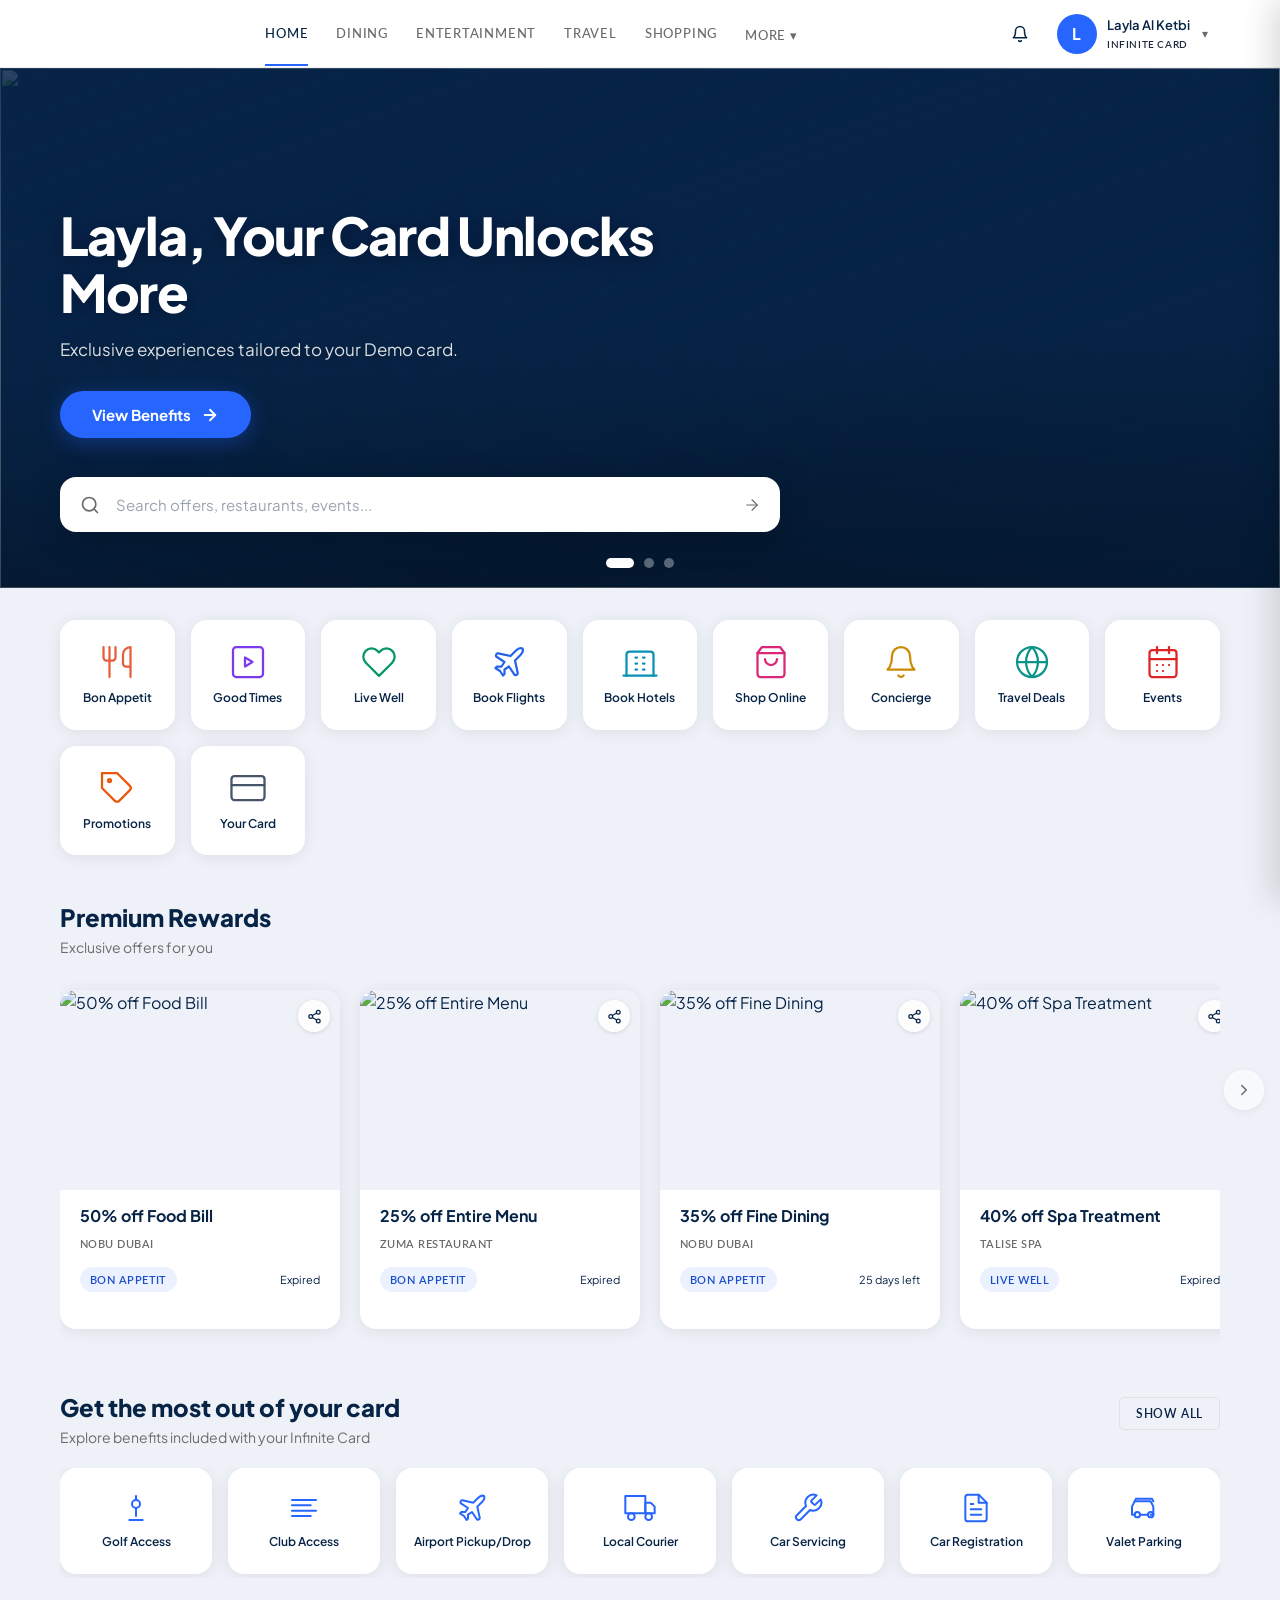
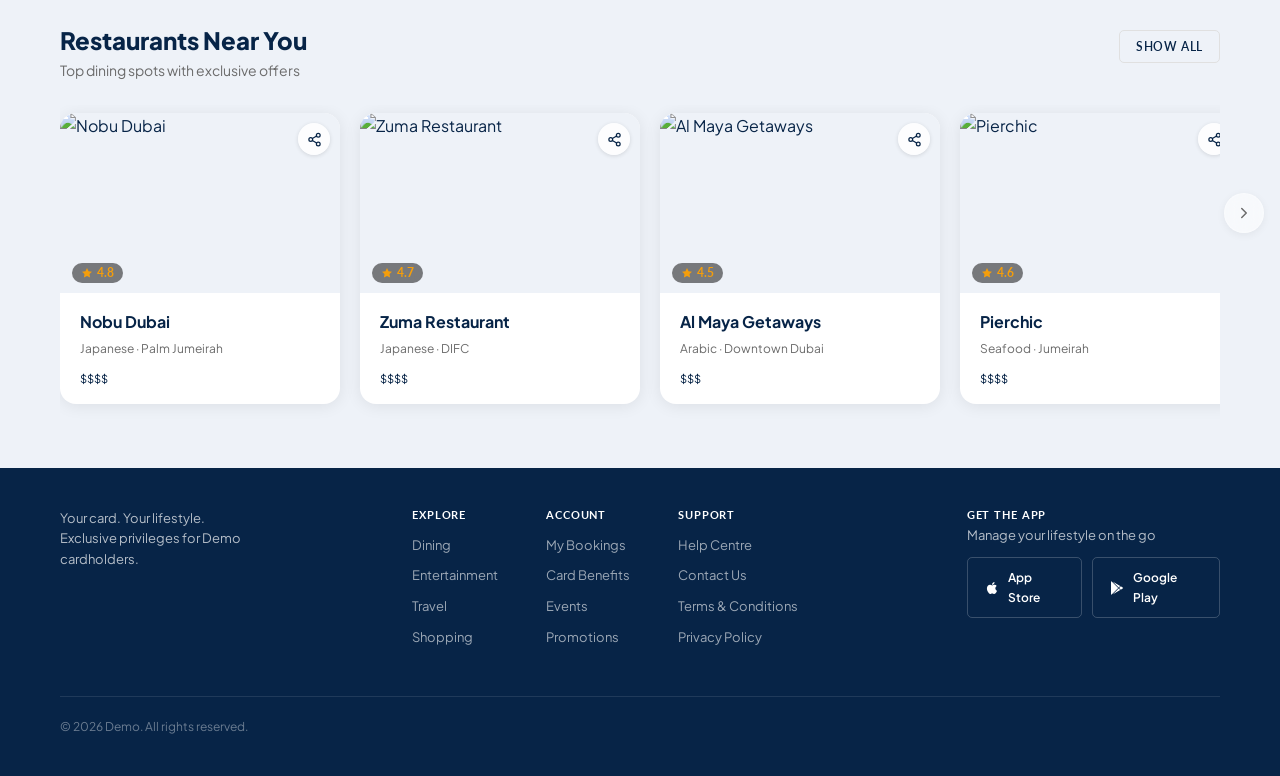
==== commit f088371a: "commit commit" ====
--- a/enbd-lifestyle/life-style/index.html
+++ b/enbd-lifestyle/life-style/index.html
@@ -2,65 +2,84 @@
 <html lang="en">
 <head>
   <meta charset="UTF-8" />
-  <meta name="viewport" content="width=device-width, initial-scale=1.0" />
+  <meta name="viewport" content="width=device-width, initial-scale=1.0, viewport-fit=cover" />
+  <meta http-equiv="Cache-Control" content="no-cache, no-store, must-revalidate" />
+  <meta http-equiv="Pragma" content="no-cache" />
+  <meta http-equiv="Expires" content="0" />
   <title>Demo — Lifestyle</title>
   <link rel="preconnect" href="https://fonts.googleapis.com" />
   <link href="https://fonts.googleapis.com/css2?family=Plus+Jakarta+Sans:wght@400;500;600;700;800&family=Lato:wght@400;700&display=swap" rel="stylesheet" />
   <!-- CSS -->
-  <link rel="stylesheet" href="css/tokens.css?v=127" />
-  <link rel="stylesheet" href="css/reset.css?v=127" />
-  <link rel="stylesheet" href="css/layout.css?v=127" />
-  <link rel="stylesheet" href="css/components.css?v=127" />
-  <link rel="stylesheet" href="css/nav.css?v=127" />
-  <link rel="stylesheet" href="css/carousel.css?v=127" />
-  <link rel="stylesheet" href="css/utilities.css?v=127" />
-  <link rel="stylesheet" href="css/pages/home.css?v=127" />
-  <link rel="stylesheet" href="css/pages/category.css?v=127" />
-  <link rel="stylesheet" href="css/pages/offer-detail.css?v=127" />
-  <link rel="stylesheet" href="css/pages/booking.css?v=127" />
-  <link rel="stylesheet" href="css/pages/my-bookings.css?v=127" />
-  <link rel="stylesheet" href="css/pages/card-benefits.css?v=127" />
+  <link rel="stylesheet" href="css/tokens.css?v=177" />
+  <link rel="stylesheet" href="css/reset.css?v=177" />
+  <link rel="stylesheet" href="css/layout.css?v=177" />
+  <link rel="stylesheet" href="css/components.css?v=177" />
+  <link rel="stylesheet" href="css/nav.css?v=177" />
+  <link rel="stylesheet" href="css/carousel.css?v=177" />
+  <link rel="stylesheet" href="css/utilities.css?v=177" />
+  <link rel="stylesheet" href="css/pages/home.css?v=177" />
+  <link rel="stylesheet" href="css/pages/category.css?v=177" />
+  <link rel="stylesheet" href="css/pages/offer-detail.css?v=177" />
+  <link rel="stylesheet" href="css/pages/booking.css?v=177" />
+  <link rel="stylesheet" href="css/pages/my-bookings.css?v=177" />
+  <link rel="stylesheet" href="css/pages/card-benefits.css?v=177" />
+  <link rel="stylesheet" href="css/pages/golf.css?v=177" />
+  <link rel="stylesheet" href="css/pages/airport.css?v=177" />
+  <link rel="stylesheet" href="css/pages/courier.css?v=177" />
+  <link rel="stylesheet" href="css/pages/club.css?v=177" />
 </head>
 <body>
   <div id="app"></div>
-  <div id="toast-container"></div>
 
   <!-- Data Layer -->
-  <script src="js/data/config.js?v=127"></script>
-  <script src="js/data/users.js?v=127"></script>
-  <script src="js/data/merchants.js?v=127"></script>
-  <script src="js/data/offers.js?v=127"></script>
-  <script src="js/data/events.js?v=127"></script>
-  <script src="js/data/card-benefits.js?v=127"></script>
-  <script src="js/data/bookings.js?v=127"></script>
+  <script src="js/data/config.js?v=177"></script>
+  <script src="js/data/users.js?v=177"></script>
+  <script src="js/data/merchants.js?v=177"></script>
+  <script src="js/data/offers.js?v=177"></script>
+  <script src="js/data/events.js?v=177"></script>
+  <script src="js/data/card-benefits.js?v=177"></script>
+  <script src="js/data/bookings.js?v=177"></script>
+  <script src="js/data/golf-courses.js?v=177"></script>
+  <script src="js/data/airport-transfers.js?v=177"></script>
+  <script src="js/data/courier.js?v=177"></script>
+  <script src="js/data/clubhouse.js?v=177"></script>
 
   <!-- Utilities -->
-  <script src="js/utils/icons.js?v=127"></script>
-  <script src="js/utils/dom.js?v=127"></script>
-  <script src="js/utils/format.js?v=127"></script>
-  <script src="js/utils/audit.js?v=127"></script>
+  <script src="js/utils/icons.js?v=177"></script>
+  <script src="js/utils/dom.js?v=177"></script>
+  <script src="js/utils/format.js?v=177"></script>
+  <script src="js/utils/audit.js?v=177"></script>
 
   <!-- Core -->
-  <script src="js/store.js?v=127"></script>
-  <script src="js/auth.js?v=127"></script>
-  <script src="js/router.js?v=127"></script>
+  <script src="js/store.js?v=177"></script>
+  <script src="js/auth.js?v=177"></script>
+  <script src="js/router.js?v=177"></script>
 
   <!-- Components -->
-  <script src="js/components/toast.js?v=127"></script>
-  <script src="js/components/carousel.js?v=127"></script>
-  <script src="js/components/nav.js?v=127"></script>
+  <script src="js/components/toast.js?v=177"></script>
+  <script src="js/components/carousel.js?v=177"></script>
+  <script src="js/components/nav.js?v=177"></script>
 
   <!-- Pages -->
-  <script src="js/pages/home.js?v=127"></script>
-  <script src="js/pages/category.js?v=127"></script>
-  <script src="js/pages/offer-detail.js?v=127"></script>
-  <script src="js/pages/booking.js?v=127"></script>
-  <script src="js/pages/my-bookings.js?v=127"></script>
-  <script src="js/pages/booking-detail.js?v=127"></script>
-  <script src="js/pages/card-benefits.js?v=127"></script>
-  <script src="js/pages/search-results.js?v=127"></script>
+  <script src="js/pages/home.js?v=177"></script>
+  <script src="js/pages/category.js?v=177"></script>
+  <script src="js/pages/offer-detail.js?v=177"></script>
+  <script src="js/pages/booking.js?v=177"></script>
+  <script src="js/pages/my-bookings.js?v=177"></script>
+  <script src="js/pages/booking-detail.js?v=177"></script>
+  <script src="js/pages/card-benefits.js?v=177"></script>
+  <script src="js/pages/search-results.js?v=177"></script>
+  <script src="js/pages/golf.js?v=177"></script>
+  <script src="js/pages/golf-detail.js?v=177"></script>
+  <script src="js/pages/golf-booking.js?v=177"></script>
+  <script src="js/pages/airport.js?v=177"></script>
+  <script src="js/pages/airport-booking.js?v=177"></script>
+  <script src="js/pages/courier.js?v=177"></script>
+  <script src="js/pages/courier-booking.js?v=177"></script>
+  <script src="js/pages/club.js?v=177"></script>
+  <script src="js/pages/club-registration.js?v=177"></script>
 
   <!-- Bootstrap -->
-  <script src="js/app.js?v=127"></script>
+  <script src="js/app.js?v=177"></script>
 </body>
 </html>
--- a/enbd-lifestyle/life-style/css/layout.css
+++ b/enbd-lifestyle/life-style/css/layout.css
@@ -65,7 +65,8 @@
 @media (max-width: 900px) {
   .grid-2, .grid-3, .grid-4, .grid-5 { grid-template-columns: 1fr; }
   .page--with-sidebar { grid-template-columns: 1fr; padding-top: 0; }
-  .page { padding-top: 0; }
+  .page { padding-top: 0; background: var(--charcoal); }
+  .page__main { background: var(--light); }
   .page__content { padding: var(--space-lg); }
   .section { padding: var(--space-2xl) 0; }
 }
--- a/enbd-lifestyle/life-style/css/components.css
+++ b/enbd-lifestyle/life-style/css/components.css
@@ -53,7 +53,7 @@
 .btn--accent:hover { background: var(--accent-dark); transform: translateY(-1px); }
 .btn--sm { padding: 8px 16px; font-size: 12px; }
 .btn--lg { padding: 18px 36px; font-size: 15px; }
-.btn--block { width: 100%; }
+.btn--block, .btn--full { width: 100%; }
 .btn:disabled, .btn--disabled { opacity: 0.5; cursor: not-allowed; pointer-events: none; }
 .btn--icon { padding: 10px; border-radius: var(--radius-sm); }
 
@@ -190,15 +190,24 @@
 .data-table tbody tr:hover { background: var(--off-white); }
 
 /* ── TABS ── */
-.tabs { display: flex; gap: 8px; flex-wrap: wrap; margin-bottom: var(--space-lg); }
+.tabs {
+  display: flex; gap: 8px; margin-bottom: var(--space-lg);
+  overflow-x: auto; scrollbar-width: none; -webkit-overflow-scrolling: touch;
+}
+.tabs::-webkit-scrollbar { display: none; }
 .tab {
   font-family: var(--font-ui); padding: 10px 24px; border: 1.5px solid var(--grey-border);
   border-radius: var(--radius-full); font-size: 13px; font-weight: 600;
   letter-spacing: 0.05em; text-transform: uppercase; color: var(--grey);
   cursor: pointer; background: none; transition: all var(--ease);
-}
+  white-space: nowrap; flex-shrink: 0;
+  outline: none !important; box-shadow: none;
+  -webkit-tap-highlight-color: transparent;
+  -webkit-appearance: none;
+}
+.tab:focus, .tab:focus-visible, .tab:active { outline: none !important; box-shadow: none !important; }
 .tab:hover { background: var(--charcoal); border-color: var(--charcoal); color: var(--white); }
-.tab.active { background: var(--gold); border-color: var(--gold); color: var(--white); }
+.tab.active, .tab.tab--active { background: var(--charcoal); border-color: var(--charcoal); color: var(--white); }
 
 /* ── SEARCH ── */
 .search-box { position: relative; width: 100%; max-width: 480px; }
@@ -216,13 +225,14 @@
 .empty-state__text { color: var(--grey); margin-bottom: var(--space-lg); }
 
 /* ── BREADCRUMB ── */
-.breadcrumb { display: flex; align-items: center; gap: 8px; font-size: 13px; color: var(--grey); padding-top: var(--space-xl); margin-bottom: var(--space-lg); }
-.breadcrumb a { color: var(--grey); transition: color var(--ease); }
+.breadcrumb { display: flex; align-items: center; gap: 8px; font-size: 13px; color: var(--grey); padding-top: var(--space-xl); margin-bottom: var(--space-lg); flex-wrap: nowrap; overflow-x: auto; -webkit-overflow-scrolling: touch; scrollbar-width: none; }
+.breadcrumb::-webkit-scrollbar { display: none; }
+.breadcrumb a { color: var(--grey); transition: color var(--ease); white-space: nowrap; }
 .breadcrumb a:hover { color: var(--charcoal); }
-.breadcrumb__item { cursor: pointer; color: var(--grey); transition: color var(--ease); }
+.breadcrumb__item { cursor: pointer; color: var(--grey); transition: color var(--ease); white-space: nowrap; flex-shrink: 0; }
 .breadcrumb__item:hover { color: var(--charcoal); }
-.breadcrumb__current { color: var(--charcoal); font-weight: 500; }
-.breadcrumb__sep { color: var(--grey-light); }
+.breadcrumb__current { color: var(--charcoal); font-weight: 500; white-space: nowrap; flex-shrink: 0; }
+.breadcrumb__sep { color: var(--grey-light); flex-shrink: 0; }
 
 /* ── TIMELINE ── */
 .timeline { position: relative; padding-left: 32px; }
@@ -254,7 +264,7 @@
 /* ── PROGRESS STEPS ── */
 .steps { display: flex; align-items: center; justify-content: center; gap: 0; margin-bottom: var(--space-xl); }
 .step { display: flex; align-items: center; gap: 10px; }
-.step__circle { width: 36px; height: 36px; border-radius: 50%; display: grid; place-items: center; font-size: 14px; font-weight: 700; border: 2px solid var(--grey-border); color: var(--grey); transition: all var(--ease); }
+.step__circle { width: 36px; height: 36px; min-width: 36px; min-height: 36px; flex-shrink: 0; border-radius: 50%; display: grid; place-items: center; font-size: 14px; font-weight: 700; border: 2px solid var(--grey-border); color: var(--grey); transition: all var(--ease); }
 .step.active .step__circle { background: var(--accent); border-color: var(--accent); color: var(--white); }
 .step.completed .step__circle { background: var(--success); border-color: var(--success); color: var(--white); }
 .step__label { font-family: var(--font-ui); font-size: 12px; font-weight: 600; text-transform: uppercase; letter-spacing: 0.04em; color: var(--grey); }
@@ -481,6 +491,21 @@
   background: linear-gradient(to top, rgba(0,0,0,0.75) 0%, rgba(0,0,0,0.3) 40%, transparent 100%);
 }
 
+/* ── SHARE BUTTON (shared across all deal cards) ── */
+.card-share-btn {
+  position: absolute; top: 10px; right: 10px; z-index: 6;
+  width: 32px; height: 32px; border-radius: 50%;
+  background: rgba(255,255,255,0.85);
+  border: none; cursor: pointer;
+  display: grid; place-items: center;
+  color: var(--charcoal);
+  box-shadow: 0 1px 4px rgba(0,0,0,0.12);
+  transition: all 0.2s ease;
+  padding: 0;
+}
+.card-share-btn:hover { background: #fff; box-shadow: 0 2px 8px rgba(0,0,0,0.18); }
+.card-share-btn .icon { width: 15px; height: 15px; }
+
 /* Ensure existing badges stay above overlay */
 .card-hover-zone .discount-badge,
 .card-hover-zone .event-date-badge,
@@ -522,3 +547,39 @@
 .benefit-card__icon { font-size: 48px; margin-bottom: 12px; display: block; }
 .benefit-card__label { font-size: 14px; font-weight: 600; color: var(--charcoal); }
 .benefit-card__desc { font-size: 12px; color: var(--grey); margin-top: 4px; }
+
+/* ── MOBILE BREADCRUMB ── */
+@media (max-width: 900px) {
+  .breadcrumb {
+    font-size: 12px;
+    gap: 5px;
+    padding-top: var(--space-lg);
+    margin-bottom: var(--space-md);
+    margin-right: 52px; /* clear hamburger menu */
+    overflow: hidden;
+  }
+  .breadcrumb__item {
+    flex-shrink: 1;
+    min-width: 32px;
+    overflow: hidden;
+    text-overflow: ellipsis;
+  }
+  .breadcrumb__item:first-child { flex-shrink: 0; }
+  .breadcrumb__current { flex-shrink: 0; }
+  .breadcrumb__sep { flex-shrink: 0; }
+}
+
+/* ── MOBILE TABS ── */
+@media (max-width: 900px) {
+  .tabs { gap: 4px; overflow: hidden !important; }
+  .tab {
+    padding: 8px 4px !important;
+    font-size: 10px !important;
+    letter-spacing: 0 !important;
+    flex: 1 1 0% !important;
+    flex-shrink: 1 !important;
+    min-width: 0 !important;
+    text-align: center;
+  }
+  .tab__count { display: none; }
+}
--- a/enbd-lifestyle/life-style/css/nav.css
+++ b/enbd-lifestyle/life-style/css/nav.css
@@ -101,7 +101,7 @@
 /* Floating mobile toolbar — hamburger (hidden on desktop) */
 .mobile-toolbar {
   display: none;
-  position: fixed; top: 16px; right: 16px; z-index: 150;
+  position: fixed; top: calc(16px + env(safe-area-inset-top, 0px)); right: 16px; z-index: 150;
   flex-direction: row; align-items: center; gap: 10px;
 }
 .mobile-toolbar__search {
@@ -183,6 +183,21 @@
   letter-spacing: 0.06em; text-transform: uppercase; margin-top: 2px;
 }
 
+/* Bell icon — right side of user row */
+.mobile-menu__bell {
+  position: relative; margin-left: auto; flex-shrink: 0;
+  width: 40px; height: 40px; display: grid; place-items: center;
+  border-radius: var(--radius-sm); cursor: pointer;
+  color: var(--charcoal); transition: background var(--ease);
+}
+.mobile-menu__bell:hover { background: var(--light); }
+.mobile-menu__bell-count {
+  position: absolute; top: 2px; right: 2px;
+  width: 16px; height: 16px; background: var(--accent); color: var(--white);
+  border-radius: 50%; font-size: 9px; font-weight: 700;
+  display: grid; place-items: center;
+}
+
 /* Icon grid — 3 columns for drawer */
 .mobile-menu__grid {
   display: grid; grid-template-columns: repeat(3, 1fr);
--- a/enbd-lifestyle/life-style/css/carousel.css
+++ b/enbd-lifestyle/life-style/css/carousel.css
@@ -61,7 +61,36 @@
 
 @media (max-width: 900px) {
   .carousel-header { max-width: none; padding: 0 var(--container-pad); }
-  .carousel-wrapper { --carousel-pad: var(--container-pad); }
-  .carousel-track { gap: 16px; }
-  .carousel-arrow { display: none; }
+  .carousel-wrapper { --carousel-pad: 0; padding: 0; }
+  .carousel-track {
+    gap: 16px;
+    padding-left: var(--container-pad);
+    scroll-padding-left: var(--container-pad);
+  }
+  .carousel-arrow, .carousel-arrow.visible { display: none; }
+
+  /* Book Now overlay — hidden by default, revealed on scroll into view */
+  .carousel-track .card-hover-zone__overlay {
+    background: linear-gradient(to top, rgba(0,0,0,0.5) 0%, transparent 45%);
+    opacity: 0;
+    transition: opacity 0.4s ease;
+  }
+  .carousel-track .card-hover-zone__cta {
+    transform: translateY(16px);
+    opacity: 0;
+  }
+
+  /* Animate in when section scrolls into view */
+  .carousel-section.in-view .carousel-track .card-hover-zone__overlay {
+    opacity: 1;
+  }
+  .carousel-section.in-view .carousel-track .card-hover-zone__cta {
+    animation: carouselCtaPopup 0.5s ease-out 0.2s both;
+  }
 }
+
+@keyframes carouselCtaPopup {
+  0%   { opacity: 0; transform: translateY(16px) scale(0.9); }
+  60%  { opacity: 1; transform: translateY(-4px) scale(1.03); }
+  100% { opacity: 1; transform: translateY(0) scale(1); }
+}
--- a/enbd-lifestyle/life-style/css/pages/home.css
+++ b/enbd-lifestyle/life-style/css/pages/home.css
@@ -281,7 +281,7 @@
 /* ── FOOTER ── */
 .site-footer {
   background: var(--charcoal); color: rgba(255,255,255,0.7);
-  padding: 60px max(var(--container-pad), calc((100vw - var(--container-max)) / 2 + var(--container-pad))) 0;
+  padding: 40px max(var(--container-pad), calc((100vw - var(--container-max)) / 2 + var(--container-pad))) 20px;
   margin-top: var(--space-2xl);
 }
 .site-footer__inner {
--- a/enbd-lifestyle/life-style/css/pages/category.css
+++ b/enbd-lifestyle/life-style/css/pages/category.css
@@ -116,7 +116,8 @@
 }
 .cat-advanced-panel.open { display: flex; }
 .cat-advanced-row { display: flex; align-items: center; gap: 10px; flex: 1; min-width: 200px; }
-.cat-advanced-row label { font-size: 13px; font-weight: 600; color: var(--grey); white-space: nowrap; }
+.cat-advanced-row label { font-size: 13px; font-weight: 600; color: var(--grey); white-space: nowrap; width: 75px; flex-shrink: 0; }
+.cat-advanced-row .form-select { flex: 1; }
 
 /* Subcategory grid */
 .cat-subcat-grid {
@@ -131,7 +132,7 @@
   cursor: pointer; transition: all var(--ease);
   text-align: center; user-select: none;
 }
-.cat-subcat-card:hover { background: var(--white); border-color: rgba(7,36,71,0.2); transform: translateY(-2px); box-shadow: var(--shadow-soft); }
+.cat-subcat-card:hover { background: var(--white); border-color: rgba(7,36,71,0.2); transform: translateY(-3px); box-shadow: 0 6px 20px rgba(0,0,0,0.1); }
 .cat-subcat-card.active {
   background: var(--white); border-color: var(--charcoal);
   box-shadow: 0 0 0 1px var(--charcoal);
@@ -163,6 +164,8 @@
 .cat-location-pill.active {
   background: var(--charcoal); border-color: var(--charcoal); color: var(--white);
 }
+.cat-location-pill--near { display: inline-flex; align-items: center; gap: 5px; }
+.cat-location-pill--near .icon { width: 14px; height: 14px; }
 
 /* ── Section Header (title + description above filters) ── */
 .cat-section-header { padding-top: var(--space-xl); margin-bottom: var(--space-md); }
--- a/enbd-lifestyle/life-style/css/pages/offer-detail.css
+++ b/enbd-lifestyle/life-style/css/pages/offer-detail.css
@@ -2,42 +2,50 @@
    DEMO LIFESTYLE — Offer Detail Page
    ══════════════════════════════════════════════ */
 
-/* ── Hero Carousel (full-width, reduced height) ── */
+/* ── Hero Carousel ── */
 .od-hero {
   position: relative; width: 100%; overflow: hidden;
-  max-height: 360px;
-}
-
-/* Carousel track — transform-based for smooth infinite loop */
+  max-height: 400px;
+}
 .od-hero__track {
   display: flex;
   transition: transform 0.5s ease-in-out;
   will-change: transform;
 }
-
 .od-hero__slide {
   flex: 0 0 100%; width: 100%;
 }
 .od-hero__slide img {
-  width: 100%; height: 360px; object-fit: cover; display: block;
-}
-
-/* Arrow buttons — frosted glass circles */
-.od-hero__arrow {
-  position: absolute; top: 50%; z-index: 4;
-  transform: translateY(-50%);
-  width: 36px; height: 36px; border-radius: 50%;
-  background: rgba(0,0,0,0.3);
+  width: 100%; height: 400px; object-fit: cover; display: block;
+}
+
+/* Back button */
+.od-hero__back {
+  position: absolute; top: 16px; left: 16px; z-index: 5;
+  width: 40px; height: 40px; border-radius: 50%;
+  background: rgba(255,255,255,0.85);
+  border: none; cursor: pointer;
+  display: grid; place-items: center;
+  color: var(--charcoal);
+  box-shadow: 0 2px 8px rgba(0,0,0,0.1);
+  transition: all 0.2s ease;
+}
+.od-hero__back:hover { background: #fff; box-shadow: 0 4px 12px rgba(0,0,0,0.15); }
+
+/* Share button */
+.od-hero__share {
+  position: absolute; bottom: 16px; right: 16px; z-index: 5;
+  display: inline-flex; align-items: center; gap: 6px;
+  padding: 8px 16px; border-radius: 8px;
+  background: rgba(0,0,0,0.5);
   backdrop-filter: blur(8px); -webkit-backdrop-filter: blur(8px);
-  border: 1px solid rgba(255,255,255,0.15);
-  color: #fff; cursor: pointer;
-  display: grid; place-items: center;
-  opacity: 0; transition: opacity 0.3s ease;
-}
-.od-hero:hover .od-hero__arrow { opacity: 1; }
-.od-hero__arrow:hover { background: rgba(0,0,0,0.5); }
-.od-hero__arrow--prev { left: 16px; }
-.od-hero__arrow--next { right: 16px; }
+  border: none; cursor: pointer;
+  font-size: 13px; font-weight: 600; color: #fff;
+  font-family: var(--font-body);
+  transition: all 0.2s ease;
+}
+.od-hero__share .icon { width: 18px; height: 18px; }
+.od-hero__share:hover { background: rgba(0,0,0,0.65); }
 
 /* Dot indicators */
 .od-hero__dots {
@@ -53,326 +61,173 @@
   width: 20px; background: #fff;
 }
 
-/* Slide counter (e.g. "1 / 3") */
-.od-hero__counter {
-  position: absolute; bottom: 16px; right: 20px; z-index: 4;
-  font-size: 11px; font-weight: 600; color: rgba(255,255,255,0.75);
-  background: rgba(0,0,0,0.3); backdrop-filter: blur(8px);
-  padding: 3px 10px; border-radius: 100px;
-  letter-spacing: 0.03em;
-}
-
-/* Branded overlay (matches category hero) */
-.od-hero__overlay {
-  position: absolute; inset: 0; z-index: 1;
-  background: linear-gradient(135deg, rgba(7,36,71,0.55) 0%, rgba(7,36,71,0.2) 100%);
-  pointer-events: none;
-}
-
-/* Overlay elements (stay on top of all slides) */
-.od-hero__badge {
-  position: absolute; top: 20px; left: 20px; z-index: 3;
-  display: inline-flex; align-items: center; gap: 6px;
-  padding: 8px 18px; border-radius: 100px;
-  background: rgba(255,255,255,0.15);
-  backdrop-filter: blur(16px); -webkit-backdrop-filter: blur(16px);
-  border: 1px solid rgba(255,255,255,0.25);
-  font-size: 12px; font-weight: 600; color: #fff;
-  letter-spacing: 0.03em; text-transform: uppercase;
-}
-.od-hero__gradient {
-  position: absolute; bottom: 0; left: 0; right: 0; height: 60%;
-  background: linear-gradient(to top, rgba(0,0,0,0.65) 0%, rgba(0,0,0,0.2) 50%, transparent 100%);
-  z-index: 1; pointer-events: none;
-}
-.od-hero__context {
-  position: absolute; bottom: 24px; left: 28px; z-index: 2;
-  display: flex; flex-direction: column; gap: 6px;
-}
-.od-hero__merchant {
-  font-size: 12px; font-weight: 600; color: rgba(255,255,255,0.75);
-  letter-spacing: 0.04em; text-transform: uppercase;
-}
-.od-hero__title {
-  font-size: 24px; font-weight: 700; color: #fff;
-  line-height: 1.25; text-shadow: 0 1px 8px rgba(0,0,0,0.25);
-  max-width: 560px;
-}
-
-/* ── Experience Highlight Strip ── */
-.od-strip {
-  background: var(--white); border-bottom: 1px solid var(--grey-border);
-  padding: 12px 0; overflow-x: auto;
-  -webkit-overflow-scrolling: touch;
-  scrollbar-width: none;
-}
-.od-strip::-webkit-scrollbar { display: none; }
-.od-strip__inner {
-  display: flex; gap: 8px; padding: 0 28px;
-  white-space: nowrap;
-}
-.od-strip__chip {
-  display: inline-flex; align-items: center; gap: 5px;
-  padding: 6px 14px; border-radius: 100px;
-  background: var(--light); border: 0.5px solid var(--grey-border);
-  font-size: 12px; font-weight: 500; color: var(--charcoal);
-  flex-shrink: 0; transition: all var(--ease);
-}
-.od-strip__chip:hover {
-  background: var(--white); box-shadow: 0 1px 4px rgba(0,0,0,0.06);
-  border-color: var(--grey);
-}
-
-/* ── Body layout (about left, main right) ── */
-.od-body {
-  display: grid; grid-template-columns: 1fr 1.4fr;
-  gap: var(--space-xl); margin-bottom: var(--space-2xl);
-  align-items: stretch;
-}
-.od-main { display: flex; flex-direction: column; }
-.od-main > .od-panel { flex: 1; }
-.od-body > .od-about { display: flex; flex-direction: column; }
-.od-body > .od-about .od-about__body { flex: 1; }
-
-/* ── Layout (kept for events) ── */
+/* ── Detail Content ── */
+.od-content {
+  max-width: var(--container-max); margin: 0 auto;
+  padding: 24px var(--container-pad) 40px;
+}
+.od-content > .breadcrumb { padding-top: var(--space-md); }
+
+/* ── Header row: name + discount ── */
+.od-detail__header {
+  display: flex; align-items: flex-start; justify-content: space-between;
+  gap: 16px; margin-bottom: 20px;
+}
+.od-detail__name {
+  font-size: 22px; font-weight: 700; color: var(--charcoal);
+  line-height: 1.3; margin: 0;
+}
+.od-detail__discount {
+  font-size: 14px; font-weight: 600; color: #16a34a;
+  white-space: nowrap; flex-shrink: 0; margin-top: 4px;
+  font-style: italic;
+}
+
+/* ── Info grid ── */
+.od-detail__info {
+  display: grid; grid-template-columns: 1fr 1fr;
+  gap: 12px 16px; margin-bottom: 28px;
+  padding-bottom: 20px; border-bottom: 1px solid var(--grey-border);
+}
+.od-detail__info-item {
+  display: flex; align-items: center; gap: 8px;
+  font-size: 13px; color: var(--grey); line-height: 1.4;
+}
+.od-detail__info-item .icon {
+  width: 16px; height: 16px; color: var(--grey-light); flex-shrink: 0;
+}
+
+/* ── Generic section ── */
+.od-section {
+  margin-bottom: 28px;
+  padding-bottom: 20px;
+  border-bottom: 1px solid var(--grey-border);
+}
+.od-section:last-child { border-bottom: none; }
+.od-section--full { padding-left: 0; padding-right: 0; }
+
+.od-section__title {
+  font-size: 18px; font-weight: 700; color: var(--charcoal);
+  margin: 0 0 12px 0; line-height: 1.3;
+}
+.od-section__subtitle {
+  font-size: 13px; color: var(--grey); margin: -8px 0 14px 0;
+}
+.od-section__text {
+  font-size: 14px; color: var(--grey); line-height: 1.75; margin: 0;
+}
+.od-section__list {
+  list-style: disc; padding-left: 20px; margin: 0;
+}
+.od-section__list li {
+  font-size: 14px; color: var(--grey); line-height: 1.7; margin-bottom: 2px;
+}
+.od-section__list--plain {
+  list-style: none; padding-left: 0;
+}
+.od-section__list--plain li {
+  padding: 2px 0;
+}
+
+/* ── Contact details ── */
+.od-contact {
+  display: flex; flex-direction: column; gap: 0;
+}
+.od-contact__item {
+  display: flex; align-items: center; gap: 16px;
+  padding: 16px 0;
+  border-bottom: 1px solid var(--grey-border);
+}
+.od-contact__item:last-child { border-bottom: none; }
+.od-contact__icon {
+  width: 40px; height: 40px; border-radius: 50%;
+  display: grid; place-items: center; flex-shrink: 0;
+  border: 1px solid var(--grey-border);
+  color: var(--grey);
+}
+.od-contact__icon .icon { width: 20px; height: 20px; }
+.od-contact__body {
+  display: flex; flex-direction: column; gap: 2px;
+}
+.od-contact__label {
+  font-size: 12px; color: var(--grey-light); font-weight: 400;
+}
+.od-contact__value {
+  font-size: 14px; color: var(--charcoal); font-weight: 600;
+}
+
+/* ── Similar places section (full-width) ── */
+.od-similar {
+  margin-bottom: var(--space-2xl);
+  padding-top: 8px;
+}
+.od-similar .carousel-arrow { top: 120px; }
+.od-similar .carousel-arrow--left { left: calc(var(--container-pad) - 20px); }
+.od-similar .carousel-arrow--right { right: calc(var(--container-pad) - 20px); }
+
+.od-similar__card {
+  flex: 0 0 calc((100% - 60px) / 4); scroll-snap-align: start;
+  border-radius: 16px; overflow: hidden; cursor: pointer;
+  background: var(--white);
+  box-shadow: 0 2px 12px rgba(0,0,0,0.06);
+  border: 0.5px solid var(--grey-border);
+  transition: transform 0.2s ease, box-shadow 0.2s ease;
+}
+.od-similar__card:hover { transform: translateY(-2px); box-shadow: 0 6px 20px rgba(0,0,0,0.1); }
+
+.od-similar__img {
+  position: relative; height: 180px; overflow: hidden;
+}
+.od-similar__img img {
+  width: 100%; height: 100%; object-fit: cover; display: block;
+}
+.od-similar__rating {
+  position: absolute; bottom: 10px; left: 10px;
+  padding: 3px 8px; border-radius: 6px;
+  background: rgba(0,0,0,0.6); backdrop-filter: blur(4px);
+  font-size: 12px; font-weight: 700; color: #facc15;
+  letter-spacing: 0.02em;
+}
+
+.od-similar__body {
+  padding: 14px 16px;
+}
+.od-similar__name {
+  font-size: 15px; font-weight: 700; color: var(--charcoal);
+  margin: 0 0 4px 0; line-height: 1.3;
+}
+.od-similar__meta {
+  font-size: 13px; color: var(--grey); margin: 0 0 6px 0;
+}
+.od-similar__price {
+  font-size: 13px; color: var(--grey-light); font-weight: 600; margin: 0;
+}
+
+/* ── Sticky mobile CTA ── */
+.od-sticky-cta { display: none; }
+
+/* ── Event details (kept from original) ── */
 .od-layout {
   display: grid; grid-template-columns: 1.2fr 1fr;
   gap: var(--space-xl); margin-bottom: var(--space-2xl);
 }
-
-/* ── Image (kept for events) ── */
 .od-image {
   border-radius: var(--radius-lg); overflow: hidden;
   position: relative; box-shadow: var(--shadow-soft);
 }
 .od-image img { width: 100%; aspect-ratio: 4 / 3; object-fit: cover; display: block; }
 .od-image .discount-badge { position: absolute; top: 16px; left: 16px; z-index: 2; }
-
-/* ── Panel (card-style — softer, more whitespace) ── */
 .od-panel {
   display: flex; flex-direction: column; gap: 24px;
   background: var(--white); border-radius: 20px;
   padding: 28px; box-shadow: 0 2px 12px rgba(0,0,0,0.04);
   border: 0.5px solid var(--grey-border);
 }
-
-/* ── Unified info row ── */
-.od-panel__info-row {
-  display: flex; align-items: center; gap: 10px; flex-wrap: wrap;
-}
-.od-panel__info-item {
-  display: inline-flex; align-items: center; gap: 5px;
-  font-size: 13px; font-weight: 500; color: var(--grey);
-}
-.od-panel__info-item .icon { width: 14px; height: 14px; color: var(--accent); }
-.od-panel__info-sep {
-  width: 3px; height: 3px; border-radius: 50%;
-  background: var(--grey-light); flex-shrink: 0;
-}
-
-/* ── Title (lighter weight) ── */
 .od-panel__title {
   font-size: 24px; font-weight: 700; line-height: 1.25;
-  color: var(--charcoal); margin: 0; letter-spacing: -0.01em;
-}
-
-/* ── Rating (subtle, less marketplace feel) ── */
-.od-panel__rating {
-  display: flex; align-items: center; gap: 5px;
-  font-size: 13px; color: var(--grey);
-}
-.od-panel__rating .icon { color: var(--warning); fill: var(--warning); stroke: none; width: 14px; height: 14px; }
-.od-panel__rating span { color: var(--grey); }
-.od-panel__rating-label { font-weight: 500; }
-.od-panel__rating-sep { color: var(--grey-light); }
-
-/* ── Description ── */
+  color: var(--charcoal); margin: 0;
+}
 .od-panel__desc { font-size: 14px; color: var(--grey); line-height: 1.75; margin: 0; }
-
-/* ── Why you'll love it ── */
-.od-highlights-mini {
-  padding: 16px 20px; border-radius: 14px;
-  background: var(--light); border: 0.5px solid var(--grey-border);
-}
-.od-highlights-mini__title {
-  font-size: 13px; font-weight: 700; color: var(--charcoal);
-  margin: 0 0 10px 0;
-}
-.od-highlights-mini__list {
-  list-style: none; padding: 0; margin: 0;
-  display: flex; flex-direction: column; gap: 6px;
-}
-.od-highlights-mini__list li {
-  font-size: 13px; color: var(--grey); line-height: 1.5;
-  padding-left: 18px; position: relative;
-}
-.od-highlights-mini__list li::before {
-  content: ''; position: absolute; left: 0; top: 7px;
-  width: 6px; height: 6px; border-radius: 50%;
-  background: var(--accent); opacity: 0.6;
-}
-
-/* ── CTA group ── */
-.od-cta-group { display: flex; flex-direction: column; gap: 8px; }
-.od-cta-desktop { display: flex; gap: 10px; }
-.od-cta-desktop .btn--full { flex: 1; }
-.od-cta-book {
-  box-shadow: 0 4px 16px rgba(7,36,71,0.2);
-  transition: all var(--ease);
-}
-.od-cta-book:hover { box-shadow: 0 6px 24px rgba(7,36,71,0.28); transform: translateY(-1px); }
-.od-cta-note {
-  font-size: 12px; color: var(--grey); margin: 0;
-  text-align: center; font-weight: 500;
-}
-.od-cta-reward {
-  display: flex; align-items: center; justify-content: center; gap: 6px;
-  font-size: 12px; color: var(--accent); margin: 0;
-  font-weight: 600;
-}
-.od-cta-reward .icon { width: 14px; height: 14px; color: var(--accent); }
-
-/* ── Save button (outlined, subtle hover) ── */
-.od-cta-save {
-  flex-shrink: 0; min-width: 100px;
-  display: inline-flex; align-items: center; justify-content: center; gap: 6px;
-  border: 1px solid var(--grey-border); background: var(--white);
-  transition: all 0.25s ease;
-}
-.od-cta-save:hover {
-  border-color: var(--charcoal); background: var(--light);
-}
-.od-cta-save .icon { transition: all 0.3s ease; }
-.od-cta-save.is-saved { border-color: var(--danger); color: var(--danger); background: #fef2f2; }
-.od-cta-save.is-saved .icon { fill: var(--danger); color: var(--danger); stroke: var(--danger); transform: scale(1.15); }
-
-/* ── Terms & Conditions (minimal, reduced weight) ── */
-.od-terms {
-  border-radius: 12px; overflow: hidden;
-  border: 0.5px solid var(--grey-border);
-}
-.od-terms__toggle {
-  display: flex; align-items: center; justify-content: space-between;
-  width: 100%; padding: 12px 16px; background: none;
-  border: none; cursor: pointer; transition: background var(--ease);
-}
-.od-terms__toggle:hover { background: var(--light); }
-.od-terms__title {
-  font-family: var(--font-body); font-size: 12px; font-weight: 500;
-  color: var(--grey); margin: 0;
-}
-.od-terms__chevron {
-  display: flex; align-items: center; justify-content: center;
-  width: 20px; height: 20px; color: var(--grey-light);
-  transition: transform 0.25s ease;
-}
-.od-terms--expanded .od-terms__chevron { transform: rotate(180deg); }
-.od-terms__body {
-  max-height: 0; overflow: hidden;
-  transition: max-height 0.3s ease, padding 0.3s ease;
-  padding: 0 16px;
-}
-.od-terms--expanded .od-terms__body { max-height: 500px; padding: 0 16px 16px; }
-.od-terms__list { list-style: disc; padding-left: 16px; }
-.od-terms__list li { font-size: 12px; color: var(--grey-light); margin-bottom: 4px; line-height: 1.5; }
-
-/* ── About merchant (combined card — softer) ── */
-.od-about {
-  background: var(--white); border-radius: 20px;
-  box-shadow: 0 2px 12px rgba(0,0,0,0.04);
-  border: 0.5px solid var(--grey-border); overflow: hidden;
-}
-.od-about__banner {
-  width: 100%; height: 160px; overflow: hidden;
-}
-.od-about__banner img {
-  width: 100%; height: 100%; object-fit: cover; display: block;
-}
-.od-about__body {
-  padding: 24px;
-  display: flex; flex-direction: column; gap: 14px;
-}
-.od-about__top {
-  display: flex; align-items: flex-start; justify-content: space-between; gap: 12px;
-}
-.od-about__title {
-  font-size: 18px; font-weight: 700; color: var(--charcoal);
-  margin: 0 0 6px 0; line-height: 1.25;
-}
-.od-about__tags {
-  display: flex; flex-wrap: wrap; gap: 5px;
-}
-.od-about__tag {
-  font-size: 11px; font-weight: 500; color: var(--grey);
-  padding: 3px 10px; border-radius: 100px;
-  background: var(--light); border: 0.5px solid var(--grey-border);
-}
-.od-about__rating {
-  display: flex; align-items: center; gap: 4px;
-  background: var(--light); border: 0.5px solid var(--grey-border);
-  padding: 4px 10px; border-radius: 100px;
-  flex-shrink: 0;
-}
-.od-about__rating .icon {
-  color: #f59e0b; fill: #f59e0b; stroke: none; width: 12px; height: 12px;
-}
-.od-about__rating-num {
-  font-size: 12px; font-weight: 600; color: var(--charcoal);
-}
-.od-about__desc {
-  font-size: 13px; line-height: 1.7; color: var(--grey); margin: 0;
-}
-.od-about__meta {
-  display: flex; flex-direction: column; gap: 6px;
-  padding: 12px 0; border-top: 0.5px solid var(--grey-border);
-}
-.od-about__meta-item {
-  display: flex; align-items: center; gap: 8px;
-  font-size: 12px; color: var(--grey); line-height: 1.4;
-}
-.od-about__meta-item .icon { color: var(--accent); flex-shrink: 0; width: 14px; height: 14px; }
-.od-about__actions {
-  display: flex; gap: 6px;
-}
-.od-about__action-btn {
-  flex: 1; display: flex; align-items: center; justify-content: center; gap: 6px;
-  padding: 9px 0; border-radius: 12px;
-  border: 0.5px solid var(--grey-border); background: var(--white);
-  font-size: 12px; font-weight: 600; color: var(--charcoal);
-  cursor: pointer; transition: all 0.25s ease;
-  font-family: var(--font-body);
-}
-.od-about__action-btn .icon { width: 14px; height: 14px; color: var(--accent); }
-.od-about__action-btn:hover {
-  background: var(--light); border-color: var(--charcoal);
-  transform: translateY(-1px); box-shadow: 0 2px 8px rgba(0,0,0,0.06);
-}
-/* Map embedded inside about card */
-.od-about__map {
-  cursor: pointer; margin: 0 24px 24px;
-  border-radius: 12px; overflow: hidden;
-  border: 0.5px solid var(--grey-border);
-  box-shadow: 0 1px 4px rgba(0,0,0,0.03);
-  transition: all 0.25s ease;
-}
-.od-about__map:hover { box-shadow: 0 2px 8px rgba(0,0,0,0.07); transform: translateY(-1px); }
-.od-about__map-frame {
-  height: 64px;
-  background: var(--light);
-  display: flex; align-items: center; justify-content: center; gap: 8px;
-}
-.od-about__map-frame .icon { color: var(--accent); width: 16px; height: 16px; }
-.od-about__map-area { font-size: 12px; font-weight: 600; color: var(--charcoal); }
-.od-about__map-link {
-  display: flex; align-items: center; justify-content: center; gap: 6px;
-  padding: 8px; font-size: 11px; font-weight: 600; color: var(--accent);
-  border-top: 0.5px solid var(--grey-border); background: var(--white);
-}
-
-/* ── Sticky mobile CTA ── */
-.od-sticky-cta { display: none; }
-
-/* ── Event details (kept from original) ── */
 .od-event-details { display: flex; flex-direction: column; gap: 10px; }
 .od-event-details__row { display: flex; align-items: center; gap: 10px; font-size: 14px; color: var(--charcoal); }
 .od-event-pricing { display: flex; align-items: baseline; gap: 10px; padding: 16px 0; }
@@ -382,41 +237,37 @@
 
 /* ── Responsive ── */
 @media (max-width: 900px) {
-  .od-hero { max-height: 240px; }
-  .od-hero__slide img { height: 240px; }
-  .od-hero__arrow { display: none; } /* touch swipe instead */
+  .od-hero { max-height: 280px; }
+  .od-hero__slide img { height: 280px; }
+  .od-hero__back { width: 36px; height: 36px; top: 12px; left: 12px; }
+  .od-hero__back svg { width: 18px; height: 18px; }
+  .od-hero__share { bottom: 12px; right: 12px; padding: 6px 12px; font-size: 12px; }
   .od-hero__dots { bottom: 10px; }
   .od-hero__dot { width: 5px; height: 5px; }
   .od-hero__dot--active { width: 16px; }
-  .od-hero__counter { bottom: 10px; right: 12px; font-size: 10px; padding: 2px 8px; }
-  .od-hero__badge { font-size: 10px; padding: 6px 14px; top: 14px; left: 14px; }
-  .od-hero__context { bottom: 14px; left: 14px; }
-  .od-hero__merchant { font-size: 10px; }
-  .od-hero__title { font-size: 17px; max-width: 260px; }
-
-  .od-strip__inner { padding: 0 var(--container-pad); }
-
-  .od-body { grid-template-columns: 1fr; }
-  .od-body > .od-about { position: static; order: 2; }
-  .od-body > .od-main { order: 1; }
+
+  .od-content { padding: 16px 16px 8px; }
+
+  .od-detail__header { margin-bottom: 14px; }
+  .od-detail__name { font-size: 20px; }
+  .od-detail__discount { font-size: 13px; }
+
+  .od-detail__info { gap: 8px 10px; margin-bottom: 20px; padding-bottom: 16px; }
+  .od-detail__info-item { font-size: 12px; }
+
+  .od-section { margin-bottom: 20px; padding-bottom: 16px; }
+  .od-section__title { font-size: 16px; margin-bottom: 8px; }
+  .od-section__text { font-size: 13px; line-height: 1.65; }
+  .od-section__list li { font-size: 13px; line-height: 1.6; }
+
+  .od-contact__item { padding: 12px 0; }
+
+  .od-similar { margin-bottom: 0; padding-bottom: 90px; }
+  .od-similar__card { flex: 0 0 260px; }
+  .od-similar__img { height: 160px; }
+
   .od-layout { grid-template-columns: 1fr; }
   .od-image img { aspect-ratio: 16 / 9; }
-
-  .od-panel {
-    padding: 20px; box-shadow: none;
-    border: none; background: var(--white);
-    border-radius: 20px;
-  }
-
-  .od-panel__title { font-size: 20px; }
-
-  .od-about__banner { height: 120px; }
-  .od-about__body { padding: 20px; }
-  .od-about__title { font-size: 16px; }
-  .od-about__top { gap: 8px; }
-  .od-about__map { margin: 0 20px 20px; }
-
-  .od-cta-desktop { display: none; }
 
   .od-sticky-cta {
     display: flex; align-items: center; gap: 12px;
@@ -424,7 +275,6 @@
     padding: 12px var(--container-pad);
     background: var(--white); border-top: 0.5px solid var(--grey-border);
     box-shadow: 0 -4px 20px rgba(0,0,0,0.08);
-    transform: translateY(0);
   }
   .od-sticky-cta__book { flex: 1; }
   .od-sticky-cta__save {
@@ -434,5 +284,5 @@
   .od-sticky-cta__save.is-saved { border-color: var(--danger); color: var(--danger); }
   .od-sticky-cta__save.is-saved .icon { fill: var(--danger); stroke: var(--danger); }
 
-  .page__main--od { padding-bottom: 80px; }
-}
+  .page__main--od { padding-bottom: 0; }
+}
--- a/enbd-lifestyle/life-style/css/pages/booking.css
+++ b/enbd-lifestyle/life-style/css/pages/booking.css
@@ -113,7 +113,7 @@
 
   /* Compact progress indicator on mobile */
   .booking-step .steps { gap: 0; margin-bottom: var(--space-lg); }
-  .booking-step .step__circle { width: 28px; height: 28px; font-size: 12px; }
+  .booking-step .step__circle { width: 28px; height: 28px; min-width: 28px; min-height: 28px; font-size: 12px; }
   .booking-step .step__label { font-size: 10px; letter-spacing: 0.02em; }
   .booking-step .step__line { width: 40px; margin: 0 8px; }
 
@@ -122,6 +122,9 @@
 
   /* Reassurance tighter on mobile */
   .booking-reassurance { font-size: 11px; text-align: center; }
+
+  /* Reduce button padding so flex pair doesn't overflow */
+  .booking-form .btn--lg { padding: 16px 20px; font-size: 14px; }
 
   /* Sticky CTA */
   .booking-sticky-cta {
--- a/enbd-lifestyle/life-style/css/pages/my-bookings.css
+++ b/enbd-lifestyle/life-style/css/pages/my-bookings.css
@@ -5,24 +5,58 @@
 .bookings-page__header { padding-top: var(--space-2xl); margin-bottom: var(--space-xl); }
 .bookings-page__header h1 { margin-bottom: 4px; }
 
-.bookings-list { margin-top: var(--space-lg); }
+.bookings-list {
+  margin-top: var(--space-lg);
+  display: flex; flex-direction: column; gap: 12px;
+}
 
-.booking-row {
-  display: grid; grid-template-columns: 90px 1fr auto auto;
-  gap: var(--space-md); align-items: center;
-  background: var(--white); border-radius: var(--radius); border: 1px solid var(--grey-border);
-  padding: 14px var(--space-lg); margin-bottom: 8px;
-  transition: box-shadow var(--ease); cursor: pointer;
+/* ── Booking Card ── */
+.booking-card {
+  display: flex; gap: 14px; align-items: flex-start;
+  background: var(--white); border-radius: 14px;
+  padding: 12px; cursor: pointer;
+  border: 1px solid var(--grey-border);
+  transition: box-shadow 0.2s ease, transform 0.2s ease;
 }
-.booking-row:hover { box-shadow: var(--shadow-soft); }
-.booking-row__image { width: 90px; height: 64px; border-radius: var(--radius-sm); overflow: hidden; flex-shrink: 0; }
-.booking-row__image img { width: 100%; height: 100%; object-fit: cover; display: block; }
-.booking-row__content { flex: 1; min-width: 0; }
-.booking-row__title { font-weight: 600; font-size: 15px; margin-bottom: 2px; }
-.booking-row__detail { font-size: 12px; color: var(--grey); margin-bottom: 2px; }
-.booking-row__meta { font-size: 12px; color: var(--grey-light); }
-.booking-row__status { text-align: right; }
-.booking-row__code { text-align: right; font-family: monospace; }
+.booking-card:hover { box-shadow: 0 4px 16px rgba(0,0,0,0.08); transform: translateY(-1px); }
+
+.booking-card__img {
+  position: relative; flex-shrink: 0;
+  width: 88px; height: 88px; border-radius: 10px; overflow: hidden;
+}
+.booking-card__img img { width: 100%; height: 100%; object-fit: cover; display: block; }
+
+.booking-card__body { flex: 1; min-width: 0; padding: 2px 0; }
+.booking-card__top {
+  display: flex; align-items: flex-start; justify-content: space-between; gap: 8px;
+  margin-bottom: 3px;
+}
+.booking-card__title {
+  font-size: 15px; font-weight: 700; color: var(--charcoal);
+  line-height: 1.3; flex: 1; min-width: 0;
+}
+.booking-card__status {
+  font-size: 10px; font-weight: 700; letter-spacing: 0.04em;
+  text-transform: uppercase; white-space: nowrap; flex-shrink: 0;
+  padding: 3px 8px; border-radius: 6px; margin-top: 2px;
+}
+.booking-card__status--success { background: #dcfce7; color: #16a34a; }
+.booking-card__status--info { background: #dbeafe; color: #2563eb; }
+.booking-card__status--warning { background: #fef3c7; color: #d97706; }
+.booking-card__status--danger { background: #fee2e2; color: #dc2626; }
+.booking-card__status--neutral { background: var(--light); color: var(--grey); }
+.booking-card__detail {
+  font-size: 13px; color: var(--grey); margin-bottom: 4px;
+}
+.booking-card__meta {
+  display: flex; align-items: center; gap: 4px;
+  font-size: 12px; color: var(--grey-light); margin-bottom: 6px;
+}
+.booking-card__meta .icon { width: 13px; height: 13px; flex-shrink: 0; }
+.booking-card__code {
+  font-family: 'Courier New', monospace; font-size: 11px;
+  font-weight: 600; color: var(--grey-light); letter-spacing: 0.05em;
+}
 
 /* Booking Detail */
 .booking-detail-layout { display: grid; grid-template-columns: 1fr 300px; gap: var(--space-xl); margin-top: var(--space-lg); }
@@ -39,8 +73,9 @@
 }
 .booking-detail__row:last-child { border-bottom: none; }
 .booking-detail__sidebar {
-  background: var(--white); border-radius: var(--radius-lg); border: 1px solid var(--grey-border);
+  background: var(--white); border-radius: var(--radius-lg);
   padding: 24px; text-align: center; align-self: start;
+  box-shadow: 0 2px 16px rgba(0,0,0,0.06);
 }
 
 /* ── Success Header Banner ── */
@@ -58,23 +93,68 @@
   font-size: 13px; color: var(--grey); margin-top: 4px;
 }
 
-/* ── Quick Actions Row ── */
-.booking-detail-actions {
-  display: flex; flex-direction: column; gap: 8px; margin-top: 16px;
+/* ── Sidebar Confirmed Header ── */
+.bd-confirmed-header {
+  display: flex; align-items: center; justify-content: center; gap: 8px;
+  margin-bottom: 16px;
+}
+.bd-confirmed-header .icon { color: var(--success); width: 20px; height: 20px; }
+.bd-confirmed-header span {
+  font-size: 15px; font-weight: 700; color: var(--charcoal);
 }
 
-/* ── Equal-height sidebar buttons ── */
-.booking-detail__sidebar .btn { border: 1.5px solid transparent; display: flex; }
-.booking-detail__sidebar .btn.btn--ghost { border-color: var(--grey-border); }
-.booking-detail__sidebar .btn.booking-detail-cancel { border-color: var(--danger); }
+/* ── Code Card (elevated, no dashed border) ── */
+.bd-code-card {
+  display: flex; align-items: center; justify-content: center; gap: 12px;
+  background: var(--light); border-radius: 12px;
+  padding: 16px 20px;
+}
+.bd-code-card__value {
+  font-family: 'Courier New', monospace;
+  font-size: 22px; font-weight: 800; letter-spacing: 0.12em;
+  color: var(--charcoal);
+}
+.bd-code-card__copy {
+  display: grid; place-items: center;
+  width: 32px; height: 32px; border-radius: 8px;
+  border: 1px solid var(--grey-border); background: var(--white);
+  cursor: pointer; color: var(--grey); flex-shrink: 0;
+  transition: all 0.2s ease;
+}
+.bd-code-card__copy:hover { border-color: var(--charcoal); color: var(--charcoal); }
+.bd-code-card__copy .icon { width: 16px; height: 16px; }
 
-/* ── Cancel Button (outlined red) ── */
-.booking-detail-cancel {
-  color: var(--danger); border-color: var(--danger);
+.bd-code-label {
+  font-size: 12px; color: var(--grey); margin: 8px 0 0; text-align: center;
 }
-.booking-detail-cancel:hover {
-  background: var(--danger-light); color: var(--danger);
+
+/* ── Directions & Share — horizontal row ── */
+.bd-quick-actions {
+  display: grid; grid-template-columns: 1fr 1fr; gap: 10px;
+  margin: 20px 0 12px;
 }
+.bd-quick-action {
+  display: flex; flex-direction: column; align-items: center; justify-content: center;
+  gap: 6px; padding: 14px 8px; border-radius: 12px;
+  border: 1px solid var(--grey-border); background: var(--white);
+  cursor: pointer; transition: all 0.2s ease;
+}
+.bd-quick-action .icon { width: 18px; height: 18px; color: var(--charcoal); }
+.bd-quick-action span { font-size: 12px; font-weight: 600; color: var(--charcoal); }
+.bd-quick-action:hover { border-color: var(--charcoal); background: var(--light); }
+
+/* ── Sidebar primary button ── */
+.booking-detail__sidebar .btn { display: flex; }
+
+/* ── Cancel — lightweight text link ── */
+.bd-cancel-link {
+  display: block; width: 100%; margin-top: 12px;
+  background: none; border: none; cursor: pointer;
+  font-family: var(--font-body); font-size: 13px; font-weight: 500;
+  color: var(--grey); text-align: center;
+  padding: 8px 0; transition: color 0.2s ease;
+}
+.bd-cancel-link:hover { color: var(--danger); }
 
 /* ── Helpful Reminder ── */
 .booking-detail-reminder {
@@ -85,9 +165,13 @@
 }
 .booking-detail-reminder .icon { color: var(--accent); flex-shrink: 0; margin-top: 2px; }
 
+/* ── Remove charcoal background on bookings pages ── */
+.page--no-dark { background: var(--light) !important; }
+
 @media (max-width: 900px) {
-  .booking-row { grid-template-columns: 80px 1fr; }
-  .booking-row__status, .booking-row__code { grid-column: 2; }
+  .booking-card__img { width: 76px; height: 76px; }
+  .booking-card__title { font-size: 14px; }
+  .booking-card__detail { font-size: 12px; }
   .booking-detail-layout { grid-template-columns: 1fr; }
   .booking-detail__sidebar { position: static; }
   .booking-detail-success { flex-direction: column; text-align: center; gap: 10px; }
--- a/enbd-lifestyle/life-style/css/pages/golf.css
+++ b/enbd-lifestyle/life-style/css/pages/golf.css
@@ -0,0 +1,356 @@
+/* ══════════════════════════════════════════════
+   DEMO LIFESTYLE — Golf Pages
+   ══════════════════════════════════════════════ */
+
+/* ── Golf Landing Page ── */
+.golf-page__header { padding-top: var(--space-2xl); margin-bottom: var(--space-lg); }
+.golf-page__header h1 { display: flex; align-items: center; gap: 10px; margin-bottom: 4px; }
+.golf-page__header h1 .icon { color: var(--accent); }
+.golf-page__subtitle { font-size: 15px; color: var(--grey); margin-top: 4px; }
+
+/* ── Eligibility Banner ── */
+.golf-eligibility {
+  display: flex; align-items: flex-start; gap: 16px;
+  border-radius: var(--radius-lg); padding: 20px 24px;
+  margin-bottom: var(--space-xl);
+}
+.golf-eligibility--active {
+  background: var(--success-light); border: 1px solid #bbf7d0;
+}
+.golf-eligibility--active .golf-eligibility__icon .icon { color: var(--success); }
+.golf-eligibility--locked {
+  background: var(--light); border: 1px solid var(--grey-border);
+}
+.golf-eligibility--locked .golf-eligibility__icon .icon { color: var(--grey); }
+.golf-eligibility__icon { flex-shrink: 0; margin-top: 2px; }
+.golf-eligibility__content { flex: 1; min-width: 0; }
+.golf-eligibility__title { font-size: 16px; font-weight: 700; color: var(--charcoal); margin-bottom: 4px; }
+.golf-eligibility__text { font-size: 13px; color: var(--grey); line-height: 1.5; }
+.golf-eligibility__quota {
+  display: inline-block; margin-top: 8px; padding: 4px 12px;
+  background: rgba(22,163,106,0.1); border-radius: var(--radius-full);
+  font-size: 12px; font-weight: 600; color: var(--success);
+}
+.golf-eligibility__card {
+  display: flex; align-items: center; gap: 8px; flex-shrink: 0;
+  padding: 8px 14px; border-radius: var(--radius-sm);
+  background: var(--white); border: 1px solid var(--grey-border);
+  font-size: 12px; font-weight: 600; color: var(--charcoal);
+}
+.golf-eligibility__card .icon { width: 20px; height: 20px; }
+
+/* ── Section Header ── */
+.golf-section-header {
+  display: flex; align-items: center; justify-content: space-between;
+  margin-bottom: var(--space-lg);
+}
+.golf-section-header__title { font-size: 20px; font-weight: 800; color: var(--charcoal); }
+.golf-section-header__count { font-size: 13px; color: var(--grey); }
+
+/* ── Course Card Grid ── */
+.golf-grid {
+  display: grid; grid-template-columns: repeat(2, 1fr);
+  gap: 20px; margin-bottom: var(--space-2xl);
+}
+.golf-card {
+  background: var(--white); border-radius: var(--radius-lg);
+  overflow: hidden; border: 1px solid var(--grey-border);
+  cursor: pointer; transition: all 0.2s ease;
+}
+.golf-card:hover { box-shadow: 0 8px 32px rgba(0,0,0,0.1); transform: translateY(-2px); }
+.golf-card--locked { opacity: 0.85; cursor: default; }
+.golf-card--locked:hover { box-shadow: none; transform: none; }
+
+.golf-card__image {
+  position: relative; width: 100%; height: 200px; overflow: hidden;
+}
+.golf-card__image img { width: 100%; height: 100%; object-fit: cover; display: block; }
+.golf-card__rating {
+  position: absolute; top: 12px; right: 12px;
+  display: flex; align-items: center; gap: 4px;
+  background: rgba(0,0,0,0.6); color: #fff; padding: 4px 10px;
+  border-radius: var(--radius-full); font-size: 12px; font-weight: 700;
+  backdrop-filter: blur(6px);
+}
+.golf-card__rating .icon { color: #FBBF24; }
+.golf-card__badge {
+  position: absolute; top: 12px; left: 12px;
+  background: var(--success); color: #fff; padding: 4px 10px;
+  border-radius: var(--radius-full); font-size: 11px; font-weight: 700;
+}
+.golf-card__lock-overlay {
+  position: absolute; inset: 0;
+  background: rgba(0,0,0,0.55);
+  display: flex; flex-direction: column; align-items: center; justify-content: center;
+  gap: 8px; color: #fff;
+}
+.golf-card__lock-overlay .icon { width: 24px; height: 24px; }
+.golf-card__lock-overlay span { font-size: 12px; font-weight: 600; }
+
+.golf-card__body { padding: 16px; }
+.golf-card__name { font-size: 16px; font-weight: 700; color: var(--charcoal); margin-bottom: 2px; }
+.golf-card__subtitle { font-size: 13px; color: var(--grey); margin-bottom: 8px; }
+.golf-card__meta {
+  display: flex; align-items: center; gap: 4px; flex-wrap: wrap;
+  font-size: 12px; color: var(--grey); margin-bottom: 12px;
+}
+.golf-card__meta .icon { width: 13px; height: 13px; flex-shrink: 0; }
+.golf-card__dot { color: var(--grey-light); }
+.golf-card__footer { display: flex; align-items: center; justify-content: space-between; }
+.golf-card__price-label { font-size: 15px; font-weight: 700; color: var(--success); }
+.golf-card--locked .golf-card__price-label { color: var(--charcoal); }
+.golf-card__price-note { font-size: 11px; color: var(--grey); display: block; }
+.golf-card__difficulty-badge {
+  font-size: 11px; font-weight: 600; padding: 3px 10px;
+  border-radius: var(--radius-full); text-transform: uppercase; letter-spacing: 0.04em;
+}
+.golf-card__difficulty-badge--advanced { background: #fee2e2; color: #dc2626; }
+.golf-card__difficulty-badge--intermediate { background: #fef3c7; color: #d97706; }
+.golf-card__difficulty-badge--beginner { background: #dcfce7; color: #16a34a; }
+
+/* ══════════════════════════════════════════════
+   Golf Detail Page
+   ══════════════════════════════════════════════ */
+.golf-detail__hero {
+  position: relative; width: 100%; height: 360px; overflow: hidden;
+}
+.golf-detail__hero img { width: 100%; height: 100%; object-fit: cover; display: block; }
+.golf-detail__back, .golf-detail__share {
+  position: absolute; top: 16px; z-index: 10;
+  width: 40px; height: 40px; border-radius: 50%;
+  background: rgba(255,255,255,0.9); border: none;
+  display: grid; place-items: center; cursor: pointer;
+  box-shadow: 0 2px 8px rgba(0,0,0,0.15);
+  transition: all 0.2s ease;
+}
+.golf-detail__back { left: 16px; }
+.golf-detail__share { right: 16px; }
+.golf-detail__back:hover, .golf-detail__share:hover { background: #fff; box-shadow: 0 4px 12px rgba(0,0,0,0.2); }
+.golf-detail__back .icon, .golf-detail__share .icon { color: var(--charcoal); }
+
+.golf-detail__header {
+  display: flex; align-items: flex-start; justify-content: space-between; gap: 16px;
+  padding-top: var(--space-xl); margin-bottom: var(--space-lg);
+}
+.golf-detail__name { font-size: 24px; font-weight: 800; color: var(--charcoal); margin: 0; }
+.golf-detail__subtitle { font-size: 14px; color: var(--grey); margin-top: 4px; }
+.golf-detail__rating-lg {
+  display: flex; align-items: center; gap: 6px; flex-shrink: 0;
+  font-size: 16px; font-weight: 700; color: var(--charcoal);
+}
+.golf-detail__rating-lg .icon { color: #FBBF24; }
+.golf-detail__reviews { font-size: 13px; font-weight: 400; color: var(--grey); }
+
+/* Info Grid */
+.golf-detail__info-grid {
+  display: grid; grid-template-columns: 1fr 1fr; gap: 16px;
+  margin-bottom: var(--space-xl);
+}
+.golf-detail__info-item {
+  display: flex; align-items: flex-start; gap: 12px;
+  padding: 14px 16px; background: var(--white);
+  border-radius: var(--radius); border: 1px solid var(--grey-border);
+}
+.golf-detail__info-item .icon { flex-shrink: 0; color: var(--accent); margin-top: 2px; }
+.golf-detail__info-label { display: block; font-size: 11px; color: var(--grey); text-transform: uppercase; letter-spacing: 0.05em; margin-bottom: 2px; }
+.golf-detail__info-value { display: block; font-size: 14px; font-weight: 600; color: var(--charcoal); }
+
+/* Sections */
+.golf-detail__section { margin-bottom: var(--space-xl); }
+.golf-detail__section-title {
+  font-size: 18px; font-weight: 700; color: var(--charcoal); margin-bottom: var(--space-md);
+}
+.golf-detail__description { font-size: 14px; color: var(--grey); line-height: 1.7; }
+
+/* Stats Row */
+.golf-detail__stats {
+  display: grid; grid-template-columns: repeat(4, 1fr); gap: 12px;
+  margin-bottom: var(--space-xl);
+}
+.golf-detail__stat {
+  text-align: center; padding: 16px 8px;
+  background: var(--white); border-radius: var(--radius);
+  border: 1px solid var(--grey-border);
+}
+.golf-detail__stat-value { display: block; font-size: 16px; font-weight: 700; color: var(--charcoal); margin-bottom: 4px; }
+.golf-detail__stat-label { display: block; font-size: 11px; color: var(--grey); text-transform: uppercase; letter-spacing: 0.05em; }
+
+/* Amenities */
+.golf-amenities-grid {
+  display: flex; flex-wrap: wrap; gap: 10px;
+}
+.golf-amenity {
+  display: flex; align-items: center; gap: 8px;
+  padding: 8px 14px; background: var(--white);
+  border-radius: var(--radius-full); border: 1px solid var(--grey-border);
+  font-size: 13px; color: var(--charcoal); font-weight: 500;
+}
+.golf-amenity .icon { width: 16px; height: 16px; color: var(--accent); flex-shrink: 0; }
+
+/* Tee Times Preview */
+.golf-teetimes__day { margin-bottom: 16px; }
+.golf-teetimes__day-label { font-size: 13px; font-weight: 600; color: var(--charcoal); margin-bottom: 8px; }
+.golf-teetimes__slots { display: flex; flex-wrap: wrap; gap: 8px; }
+.golf-teetimes__chip {
+  padding: 6px 14px; border-radius: var(--radius-full);
+  background: var(--white); border: 1px solid var(--grey-border);
+  font-size: 13px; font-weight: 500; color: var(--charcoal);
+}
+.golf-teetimes__more {
+  padding: 6px 14px; border-radius: var(--radius-full);
+  background: var(--light); font-size: 13px; color: var(--grey); font-weight: 500;
+}
+
+.golf-detail__locked-msg {
+  display: flex; align-items: center; gap: 10px;
+  padding: 16px; margin-top: 16px;
+  background: var(--light); border-radius: var(--radius);
+  font-size: 14px; color: var(--grey); font-weight: 500;
+}
+.golf-detail__locked-msg .icon { color: var(--grey); flex-shrink: 0; }
+
+/* Contact */
+.golf-contact { display: flex; flex-direction: column; gap: 0; }
+.golf-contact__item {
+  display: flex; align-items: flex-start; gap: 14px;
+  padding: 14px 0; border-bottom: 1px solid var(--grey-border);
+}
+.golf-contact__item:last-child { border-bottom: none; }
+.golf-contact__item .icon { flex-shrink: 0; color: var(--accent); margin-top: 2px; }
+.golf-contact__label { display: block; font-size: 11px; color: var(--grey); text-transform: uppercase; letter-spacing: 0.05em; }
+.golf-contact__value { display: block; font-size: 14px; font-weight: 500; color: var(--charcoal); margin-top: 2px; }
+
+/* Sticky CTA */
+.golf-sticky-cta {
+  position: fixed; bottom: 0; left: 0; right: 0; z-index: 90;
+  padding: 12px 16px; padding-bottom: calc(12px + env(safe-area-inset-bottom, 0px));
+  background: rgba(255,255,255,0.97); backdrop-filter: blur(10px);
+  border-top: 1px solid rgba(0,0,0,0.06);
+  transform: translateY(100%); transition: transform 0.3s ease;
+}
+.golf-sticky-cta--visible { transform: translateY(0); }
+.golf-sticky-cta__btn { width: 100%; }
+
+/* ══════════════════════════════════════════════
+   Golf Booking Page
+   ══════════════════════════════════════════════ */
+
+/* Date Tabs */
+.golf-date-tabs {
+  display: flex; gap: 8px; overflow-x: auto;
+  padding-bottom: 4px; -webkit-overflow-scrolling: touch;
+}
+.golf-date-tabs::-webkit-scrollbar { display: none; }
+.golf-date-tab {
+  display: flex; flex-direction: column; align-items: center;
+  min-width: 72px; padding: 10px 14px;
+  border-radius: var(--radius); border: 1.5px solid var(--grey-border);
+  background: var(--white); cursor: pointer; transition: all 0.2s ease;
+  -webkit-tap-highlight-color: transparent;
+}
+.golf-date-tab:hover { border-color: var(--charcoal); }
+.golf-date-tab--active {
+  border-color: var(--accent); background: var(--accent);
+}
+.golf-date-tab__day {
+  font-size: 11px; font-weight: 600; color: var(--grey);
+  text-transform: uppercase; letter-spacing: 0.04em;
+}
+.golf-date-tab--active .golf-date-tab__day { color: rgba(255,255,255,0.8); }
+.golf-date-tab__num {
+  font-size: 20px; font-weight: 800; color: var(--charcoal);
+  line-height: 1.2; margin: 2px 0;
+}
+.golf-date-tab--active .golf-date-tab__num { color: #fff; }
+.golf-date-tab__month {
+  font-size: 11px; color: var(--grey); font-weight: 500;
+}
+.golf-date-tab--active .golf-date-tab__month { color: rgba(255,255,255,0.8); }
+
+/* Slot Grid */
+.golf-slot-group { margin-bottom: 16px; }
+.golf-slot-group__label {
+  font-size: 12px; font-weight: 600; color: var(--grey);
+  text-transform: uppercase; letter-spacing: 0.05em; margin-bottom: 10px;
+}
+.golf-slot-grid {
+  display: grid; grid-template-columns: repeat(4, 1fr); gap: 8px;
+}
+.golf-slot {
+  padding: 10px 8px; text-align: center;
+  border-radius: var(--radius-sm); border: 1.5px solid var(--grey-border);
+  background: var(--white); cursor: pointer; font-size: 14px; font-weight: 600;
+  color: var(--charcoal); transition: all 0.15s ease;
+  -webkit-tap-highlight-color: transparent;
+}
+.golf-slot:hover { border-color: var(--charcoal); }
+.golf-slot--selected {
+  border-color: var(--accent); background: var(--accent); color: #fff;
+}
+.golf-slot--unavailable {
+  opacity: 0.4; cursor: not-allowed; text-decoration: line-through;
+}
+
+/* Cart included badge */
+.golf-cart-included {
+  display: flex; align-items: center; gap: 10px;
+  padding: 12px 16px; margin-bottom: var(--space-md);
+  background: var(--success-light); border-radius: var(--radius);
+  font-size: 13px; color: var(--success); font-weight: 500;
+}
+.golf-cart-included .icon { flex-shrink: 0; color: var(--success); }
+
+/* Toggle */
+.golf-toggle-row {
+  display: flex; align-items: center; justify-content: space-between;
+  padding: 12px 16px; background: var(--light); border-radius: var(--radius);
+  font-size: 14px; color: var(--charcoal);
+}
+.golf-toggle {
+  position: relative; display: inline-block; width: 48px; height: 26px;
+}
+.golf-toggle input { opacity: 0; width: 0; height: 0; }
+.golf-toggle__slider {
+  position: absolute; cursor: pointer; inset: 0;
+  background: var(--grey-border); border-radius: 26px;
+  transition: 0.3s;
+}
+.golf-toggle__slider:before {
+  position: absolute; content: ""; height: 20px; width: 20px;
+  left: 3px; bottom: 3px; background: white; border-radius: 50%;
+  transition: 0.3s;
+}
+.golf-toggle input:checked + .golf-toggle__slider { background: var(--accent); }
+.golf-toggle input:checked + .golf-toggle__slider:before { transform: translateX(22px); }
+
+/* ══════════════════════════════════════════════
+   Responsive
+   ══════════════════════════════════════════════ */
+@media (max-width: 900px) {
+  .golf-grid { grid-template-columns: 1fr; }
+  .golf-card__image { height: 180px; }
+
+  .golf-eligibility { flex-direction: column; gap: 12px; }
+  .golf-eligibility__card { align-self: flex-start; }
+
+  .golf-detail__hero { height: 260px; }
+  .golf-detail__header { flex-direction: column; gap: 8px; }
+  .golf-detail__name { font-size: 20px; }
+  .golf-detail__info-grid { grid-template-columns: 1fr; }
+  .golf-detail__stats { grid-template-columns: repeat(2, 1fr); }
+
+  .golf-slot-grid { grid-template-columns: repeat(3, 1fr); }
+
+  .golf-sticky-cta { display: block; }
+}
+
+@media (min-width: 901px) {
+  .golf-sticky-cta { display: none; }
+}
+
+@media (max-width: 600px) {
+  .golf-card__image { height: 160px; }
+  .golf-detail__hero { height: 220px; }
+  .golf-detail__stats { grid-template-columns: repeat(2, 1fr); }
+  .golf-slot-grid { grid-template-columns: repeat(3, 1fr); }
+}
--- a/enbd-lifestyle/life-style/css/pages/airport.css
+++ b/enbd-lifestyle/life-style/css/pages/airport.css
@@ -0,0 +1,160 @@
+/* ══════════════════════════════════════════════
+   DEMO LIFESTYLE — Airport Transfer Pages
+   ══════════════════════════════════════════════ */
+
+/* ── Airport Landing Page ── */
+.airport-page__header { margin-bottom: var(--space-xl); }
+
+/* ── Eligibility Banner ── */
+.airport-eligibility {
+  border-radius: var(--radius-lg);
+  padding: var(--space-xl);
+  margin-bottom: var(--space-2xl);
+}
+.airport-eligibility--active {
+  background: var(--success-light);
+  border: 1.5px solid rgba(22,163,74,0.15);
+}
+.airport-eligibility--locked {
+  background: var(--off-white);
+  border: 1.5px solid var(--grey-border);
+}
+.airport-eligibility__icon { font-size: 32px; margin-bottom: 12px; display: block; }
+.airport-eligibility__title { font-size: 20px; font-weight: 700; color: var(--charcoal); margin-bottom: 4px; }
+.airport-eligibility__text { font-size: 14px; color: var(--grey); margin-bottom: 16px; }
+.airport-eligibility__quota {
+  display: inline-flex; align-items: center; gap: 6px;
+  padding: 6px 14px; border-radius: var(--radius-full);
+  font-size: 13px; font-weight: 600;
+}
+.airport-eligibility--active .airport-eligibility__quota {
+  background: rgba(22,163,74,0.12); color: #16a34a;
+}
+.airport-eligibility--locked .airport-eligibility__quota {
+  background: var(--light); color: var(--grey);
+}
+.airport-eligibility__card {
+  display: inline-flex; align-items: center; gap: 8px;
+  padding: 8px 16px; border-radius: var(--radius-full);
+  background: var(--white); border: 1.5px solid var(--grey-border);
+  font-size: 13px; font-weight: 600; color: var(--charcoal);
+  margin-top: 12px;
+}
+.airport-eligibility__card-icon { width: 20px; height: 14px; border-radius: 3px; display: inline-block; }
+
+/* ── Section Header ── */
+.airport-section-header {
+  display: flex; align-items: baseline; justify-content: space-between;
+  margin-bottom: var(--space-lg);
+}
+.airport-section-header__title { font-size: 20px; font-weight: 800; color: var(--charcoal); }
+.airport-section-header__count { font-size: 13px; color: var(--grey); font-weight: 500; }
+
+/* ── Vehicle Card Grid ── */
+.airport-grid {
+  display: grid;
+  grid-template-columns: repeat(3, 1fr);
+  gap: var(--space-lg);
+}
+
+.airport-card {
+  background: var(--white);
+  border-radius: var(--radius-lg);
+  border: 1.5px solid var(--grey-border);
+  overflow: hidden;
+  cursor: pointer;
+  transition: transform var(--ease), box-shadow var(--ease);
+}
+.airport-card:hover { transform: translateY(-4px); box-shadow: var(--shadow-lift); }
+.airport-card--locked { opacity: 0.7; cursor: default; }
+.airport-card--locked:hover { transform: none; box-shadow: none; }
+
+.airport-card__image {
+  position: relative; height: 180px; overflow: hidden;
+}
+.airport-card__image img {
+  width: 100%; height: 100%; object-fit: cover;
+  transition: transform 0.4s ease;
+}
+.airport-card:hover .airport-card__image img { transform: scale(1.05); }
+
+.airport-card__capacity {
+  position: absolute; bottom: 10px; left: 10px;
+  display: flex; align-items: center; gap: 4px;
+  background: rgba(0,0,0,0.65); backdrop-filter: blur(6px);
+  color: #fff; font-size: 11px; font-weight: 600;
+  padding: 5px 10px; border-radius: var(--radius-full);
+}
+
+.airport-card__body { padding: 16px; }
+.airport-card__name { font-size: 16px; font-weight: 700; color: var(--charcoal); margin-bottom: 2px; }
+.airport-card__desc { font-size: 13px; color: var(--grey); margin-bottom: 12px; }
+.airport-card__meta {
+  display: flex; align-items: center; gap: 12px;
+  font-size: 12px; color: var(--grey); margin-bottom: 10px;
+}
+.airport-card__meta .icon { color: var(--grey); }
+
+.airport-card__features {
+  display: flex; flex-wrap: wrap; gap: 6px; margin-bottom: 14px;
+}
+.airport-card__feature {
+  padding: 3px 10px; border-radius: var(--radius-full);
+  background: var(--light); font-size: 11px; color: var(--grey); font-weight: 500;
+}
+
+.airport-card__footer {
+  display: flex; align-items: center; justify-content: space-between;
+  padding-top: 12px; border-top: 1px solid var(--light);
+}
+.airport-card__price-value {
+  font-size: 18px; font-weight: 800; color: var(--success);
+}
+.airport-card__price-original {
+  font-size: 13px; color: var(--grey); text-decoration: line-through; margin-left: 8px;
+}
+.airport-card__price-note { font-size: 11px; color: var(--grey); }
+
+/* Lock overlay for inaccessible vehicles */
+.airport-card__lock {
+  position: absolute; inset: 0;
+  background: rgba(0,0,0,0.55); backdrop-filter: blur(2px);
+  display: flex; flex-direction: column; align-items: center; justify-content: center;
+  gap: 6px; color: #fff; z-index: 2;
+}
+.airport-card__lock-icon { font-size: 24px; }
+.airport-card__lock-text { font-size: 12px; font-weight: 600; text-transform: uppercase; letter-spacing: 0.04em; }
+
+/* ── Transfer Type Toggle ── */
+.airport-transfer-toggle {
+  display: flex; border-radius: var(--radius-full);
+  border: 1.5px solid var(--grey-border); overflow: hidden;
+  margin-bottom: var(--space-lg);
+}
+.airport-transfer-toggle__btn {
+  flex: 1; padding: 12px 20px; text-align: center;
+  font-family: var(--font-body); font-size: 14px; font-weight: 600;
+  color: var(--charcoal); background: var(--white);
+  border: none; cursor: pointer; transition: all 0.2s ease;
+}
+.airport-transfer-toggle__btn:first-child { border-right: 1.5px solid var(--grey-border); }
+.airport-transfer-toggle__btn--active {
+  background: var(--charcoal); color: #fff;
+}
+.airport-transfer-toggle__btn:hover:not(.airport-transfer-toggle__btn--active) {
+  background: var(--off-white);
+}
+
+/* ══════════════════════════════════════════════
+   Responsive
+   ══════════════════════════════════════════════ */
+@media (max-width: 900px) {
+  .airport-grid { grid-template-columns: 1fr; }
+  .airport-card__image { height: 160px; }
+  .airport-eligibility { padding: var(--space-lg); }
+}
+
+@media (max-width: 600px) {
+  .airport-card__image { height: 140px; }
+  .airport-eligibility__title { font-size: 18px; }
+}
--- a/enbd-lifestyle/life-style/css/pages/courier.css
+++ b/enbd-lifestyle/life-style/css/pages/courier.css
@@ -0,0 +1,163 @@
+/* ══════════════════════════════════════════════
+   DEMO LIFESTYLE — Local Courier Pages
+   ══════════════════════════════════════════════ */
+
+/* ── Landing ── */
+.courier-page__header { margin-bottom: var(--space-xl); }
+
+/* Eligibility banner */
+.courier-eligibility {
+  border-radius: var(--radius-lg);
+  padding: var(--space-xl) var(--space-2xl);
+  margin-bottom: var(--space-2xl);
+  display: flex;
+  flex-direction: column;
+  gap: var(--space-sm);
+}
+.courier-eligibility--active { background: var(--success-light); border: 1px solid rgba(34,197,94,.2); }
+.courier-eligibility--locked { background: var(--off-white); border: 1px solid var(--grey-border); }
+.courier-eligibility__icon { margin-bottom: var(--space-xs); }
+.courier-eligibility__icon svg { color: var(--success); }
+.courier-eligibility--locked .courier-eligibility__icon svg { color: var(--grey); }
+.courier-eligibility__title { font-family: var(--font-display); font-size: 22px; font-weight: 700; color: var(--charcoal); }
+.courier-eligibility__text { font-size: 15px; color: var(--grey); line-height: 1.5; }
+.courier-eligibility__quota {
+  display: inline-block;
+  background: rgba(34,197,94,.12);
+  color: var(--success);
+  font-weight: 600;
+  font-size: 14px;
+  padding: 4px 14px;
+  border-radius: var(--radius-full);
+  margin-top: var(--space-xs);
+}
+.courier-eligibility--locked .courier-eligibility__quota { background: var(--grey-border); color: var(--grey); }
+.courier-eligibility__card {
+  display: inline-flex;
+  align-items: center;
+  gap: 8px;
+  font-size: 14px;
+  font-weight: 600;
+  color: var(--charcoal);
+  background: var(--white);
+  border: 1px solid var(--grey-border);
+  border-radius: var(--radius-full);
+  padding: 6px 14px;
+  margin-top: var(--space-xs);
+}
+
+/* Section header */
+.courier-section-header {
+  display: flex;
+  align-items: baseline;
+  justify-content: space-between;
+  margin-bottom: var(--space-lg);
+}
+.courier-section-header__title { font-family: var(--font-display); font-size: 22px; font-weight: 700; color: var(--charcoal); }
+.courier-section-header__count { font-size: 14px; color: var(--grey); }
+
+/* Card grid */
+.courier-grid {
+  display: grid;
+  grid-template-columns: repeat(3, 1fr);
+  gap: var(--space-lg);
+  margin-bottom: var(--space-2xl);
+}
+
+/* Service card */
+.courier-card {
+  background: var(--white);
+  border: 1px solid var(--grey-border);
+  border-radius: var(--radius-lg);
+  overflow: hidden;
+  cursor: pointer;
+  transition: transform var(--ease), box-shadow var(--ease);
+  position: relative;
+}
+.courier-card:hover { transform: translateY(-4px); box-shadow: var(--shadow-lift); }
+.courier-card--locked { cursor: default; }
+.courier-card--locked:hover { transform: none; box-shadow: none; }
+
+.courier-card__image {
+  position: relative;
+  height: 180px;
+  overflow: hidden;
+}
+.courier-card__image img {
+  width: 100%;
+  height: 100%;
+  object-fit: cover;
+  transition: transform var(--ease);
+}
+.courier-card:hover .courier-card__image img { transform: scale(1.05); }
+
+/* Lock overlay */
+.courier-card__lock {
+  position: absolute;
+  inset: 0;
+  background: rgba(0,0,0,.55);
+  backdrop-filter: blur(2px);
+  display: flex;
+  flex-direction: column;
+  align-items: center;
+  justify-content: center;
+  gap: 6px;
+  color: #fff;
+  font-weight: 600;
+  font-size: 14px;
+  z-index: 2;
+}
+
+.courier-card__body { padding: var(--space-md) var(--space-lg) var(--space-sm); }
+.courier-card__name { font-family: var(--font-display); font-size: 18px; font-weight: 700; color: var(--charcoal); margin-bottom: 4px; }
+.courier-card__desc { font-size: 14px; color: var(--grey); margin-bottom: var(--space-sm); line-height: 1.4; }
+.courier-card__meta {
+  display: flex;
+  align-items: center;
+  gap: 12px;
+  font-size: 13px;
+  color: var(--grey);
+  margin-bottom: var(--space-sm);
+}
+.courier-card__meta svg { flex-shrink: 0; }
+
+/* Feature chips */
+.courier-card__features { display: flex; flex-wrap: wrap; gap: 6px; margin-bottom: var(--space-md); }
+.courier-card__feature {
+  font-size: 12px;
+  padding: 4px 10px;
+  border-radius: var(--radius-full);
+  background: var(--off-white);
+  color: var(--charcoal);
+  border: 1px solid var(--grey-border);
+}
+
+/* Price footer */
+.courier-card__footer {
+  padding: var(--space-sm) var(--space-lg) var(--space-lg);
+  border-top: 1px solid var(--grey-border);
+}
+.courier-card__price-label {
+  font-family: var(--font-display);
+  font-size: 18px;
+  font-weight: 700;
+  color: var(--success);
+}
+.courier-card__price-original {
+  font-size: 14px;
+  color: var(--grey);
+  text-decoration: line-through;
+  margin-left: 8px;
+}
+
+/* ── Responsive ── */
+@media (max-width: 900px) {
+  .courier-grid { grid-template-columns: 1fr; }
+  .courier-card__image { height: 160px; }
+  .courier-eligibility { padding: var(--space-lg); }
+}
+
+@media (max-width: 600px) {
+  .courier-card__image { height: 140px; }
+  .courier-eligibility__title { font-size: 18px; }
+}
--- a/enbd-lifestyle/life-style/css/pages/club.css
+++ b/enbd-lifestyle/life-style/css/pages/club.css
@@ -0,0 +1,113 @@
+/* ══════════════════════════════════════════════
+   DEMO LIFESTYLE — Club House Styles
+   ══════════════════════════════════════════════ */
+
+/* ── Page Header ── */
+.club-page__header { margin-bottom: var(--space-xl); }
+.club-page__subtitle { color: var(--grey); font-size: 15px; margin-top: 4px; }
+
+/* ── Eligibility Banner ── */
+.club-eligibility {
+  display: flex; align-items: flex-start; gap: var(--space-md);
+  padding: var(--space-lg); border-radius: var(--radius-lg);
+  margin-bottom: var(--space-xl); border: 1px solid transparent;
+}
+.club-eligibility--active {
+  background: var(--success-light); border-color: var(--success);
+}
+.club-eligibility--locked {
+  background: var(--off-white); border-color: var(--grey-border);
+}
+.club-eligibility__icon { flex-shrink: 0; margin-top: 2px; }
+.club-eligibility--active .club-eligibility__icon { color: var(--success); }
+.club-eligibility--locked .club-eligibility__icon { color: var(--grey); }
+.club-eligibility__content { flex: 1; }
+.club-eligibility__title { font-weight: 700; font-size: 17px; margin-bottom: 4px; }
+.club-eligibility__text { font-size: 14px; color: var(--grey); line-height: 1.4; }
+.club-eligibility__quota {
+  display: inline-block; margin-top: 8px; padding: 4px 12px;
+  border-radius: var(--radius-full); font-size: 13px; font-weight: 600;
+  background: rgba(255,255,255,.6); color: var(--success);
+}
+.club-eligibility--locked .club-eligibility__quota { display: none; }
+.club-eligibility__card {
+  display: flex; align-items: center; gap: 6px;
+  font-size: 13px; font-weight: 600; color: var(--charcoal);
+  white-space: nowrap;
+}
+
+/* ── Section Header ── */
+.club-section-header {
+  display: flex; align-items: baseline; justify-content: space-between;
+  margin-bottom: var(--space-lg);
+}
+.club-section-header__title { font-size: 20px; font-weight: 700; }
+.club-section-header__count { font-size: 14px; color: var(--grey); }
+
+/* ── Category Grid ── */
+.club-grid {
+  display: grid;
+  grid-template-columns: repeat(3, 1fr);
+  gap: var(--space-lg);
+  margin-bottom: var(--space-2xl);
+}
+
+/* ── Category Card ── */
+.club-card {
+  background: #fff; border-radius: var(--radius-lg);
+  border: 1px solid var(--grey-border);
+  overflow: hidden; cursor: pointer;
+  transition: transform .18s ease, box-shadow .18s ease;
+  display: flex; flex-direction: column;
+}
+.club-card:hover { transform: translateY(-4px); box-shadow: 0 8px 24px rgba(0,0,0,.08); }
+.club-card--locked { opacity: .7; cursor: default; }
+.club-card--locked:hover { transform: none; box-shadow: none; }
+
+.club-card__image { position: relative; overflow: hidden; }
+.club-card__image img { width: 100%; height: 180px; object-fit: cover; display: block; }
+
+.club-card__lock {
+  position: absolute; inset: 0;
+  background: rgba(0,0,0,.55); backdrop-filter: blur(2px);
+  display: flex; flex-direction: column; align-items: center;
+  justify-content: center; gap: 6px; color: #fff;
+  font-size: 13px; font-weight: 600;
+}
+
+.club-card__body { padding: var(--space-md); flex: 1; }
+.club-card__name { font-weight: 700; font-size: 16px; margin-bottom: 4px; }
+.club-card__desc { font-size: 13px; color: var(--grey); margin-bottom: 8px; }
+.club-card__meta {
+  display: flex; align-items: center; gap: 4px;
+  font-size: 12px; color: var(--grey); margin-bottom: 8px;
+}
+.club-card__features { display: flex; flex-wrap: wrap; gap: 4px; }
+.club-card__feature {
+  font-size: 11px; padding: 3px 8px;
+  border-radius: var(--radius-full);
+  background: var(--off-white); color: var(--grey);
+}
+
+.club-card__footer {
+  padding: var(--space-sm) var(--space-md) var(--space-md);
+  border-top: 1px solid var(--grey-border);
+}
+.club-card__price { display: flex; align-items: center; gap: 8px; }
+.club-card__price-label { font-weight: 700; font-size: 15px; color: var(--success); }
+.club-card__price-original {
+  font-size: 13px; color: var(--grey);
+  text-decoration: line-through;
+}
+
+/* ── Responsive ── */
+@media (max-width: 900px) {
+  .club-grid { grid-template-columns: 1fr; }
+  .club-eligibility { flex-direction: column; }
+}
+
+@media (max-width: 600px) {
+  .club-card__image img { height: 140px; }
+  .club-card__name { font-size: 15px; }
+  .club-eligibility__title { font-size: 15px; }
+}
